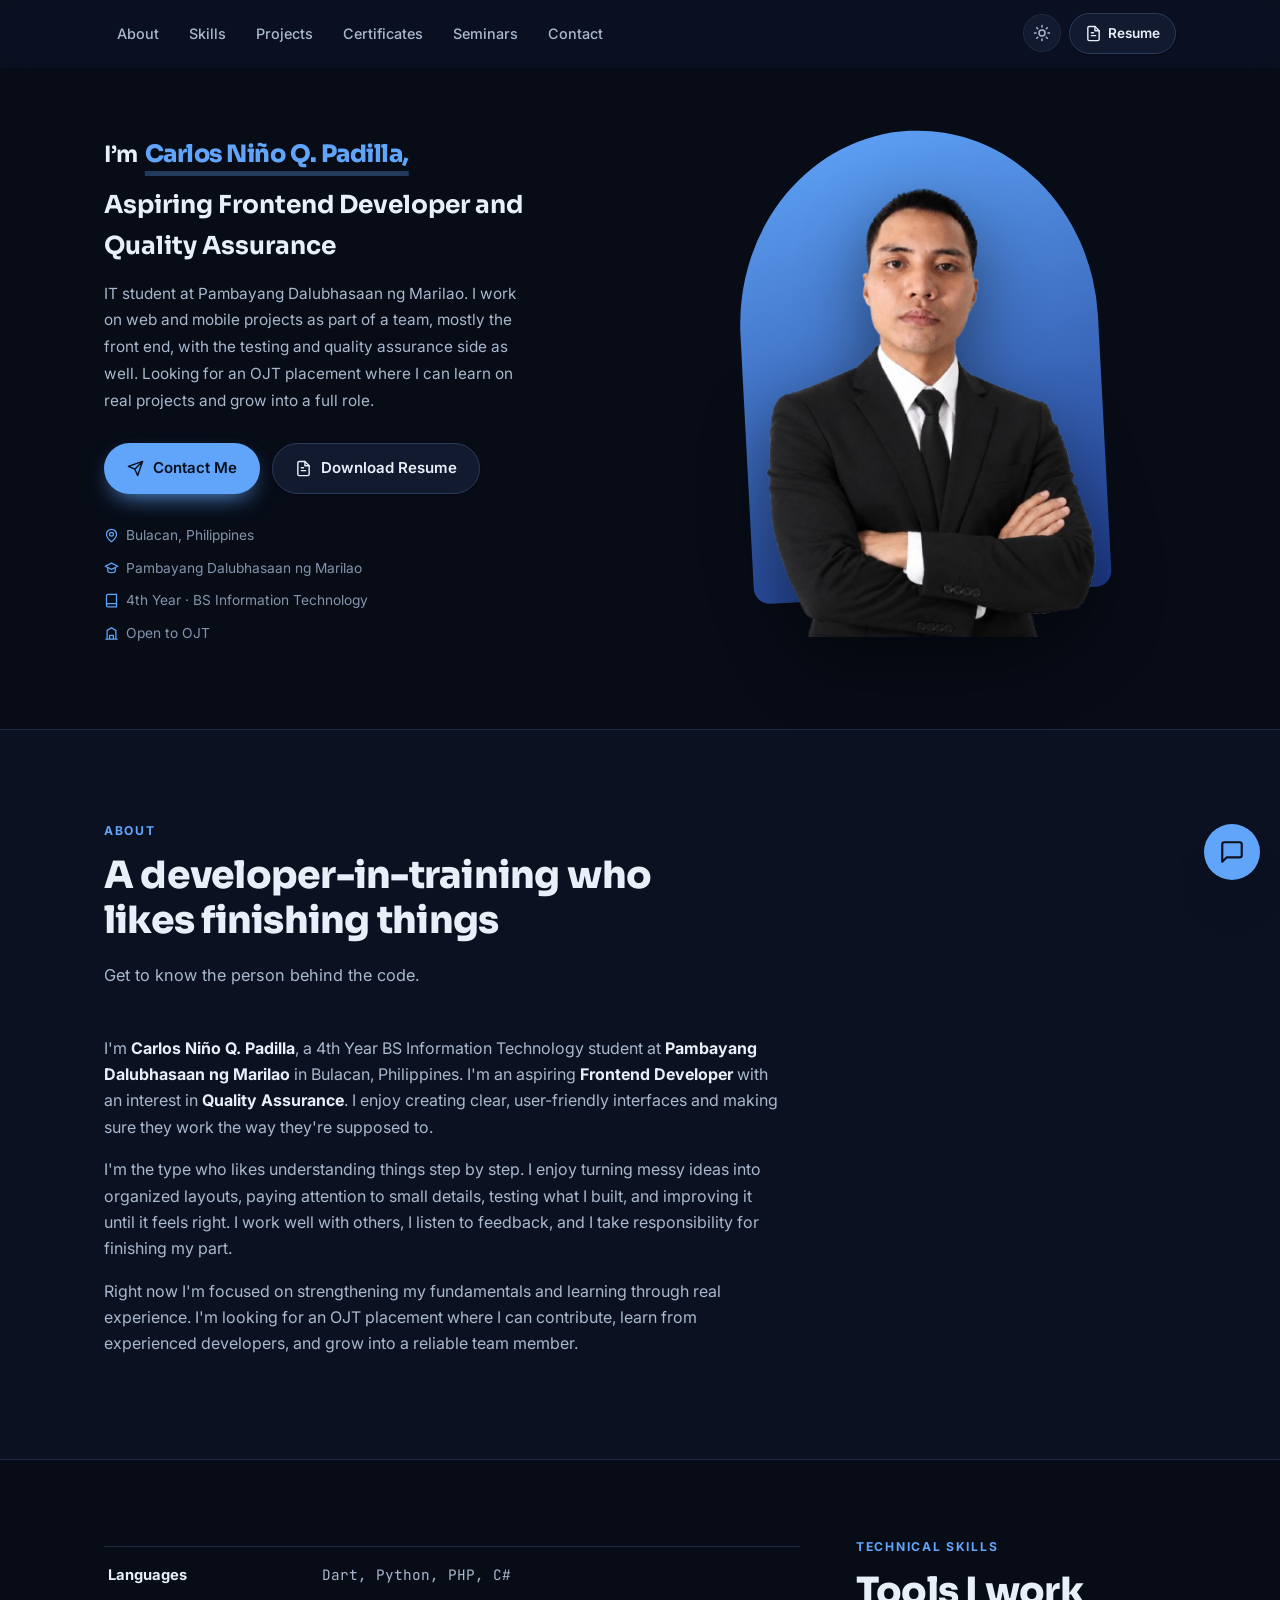
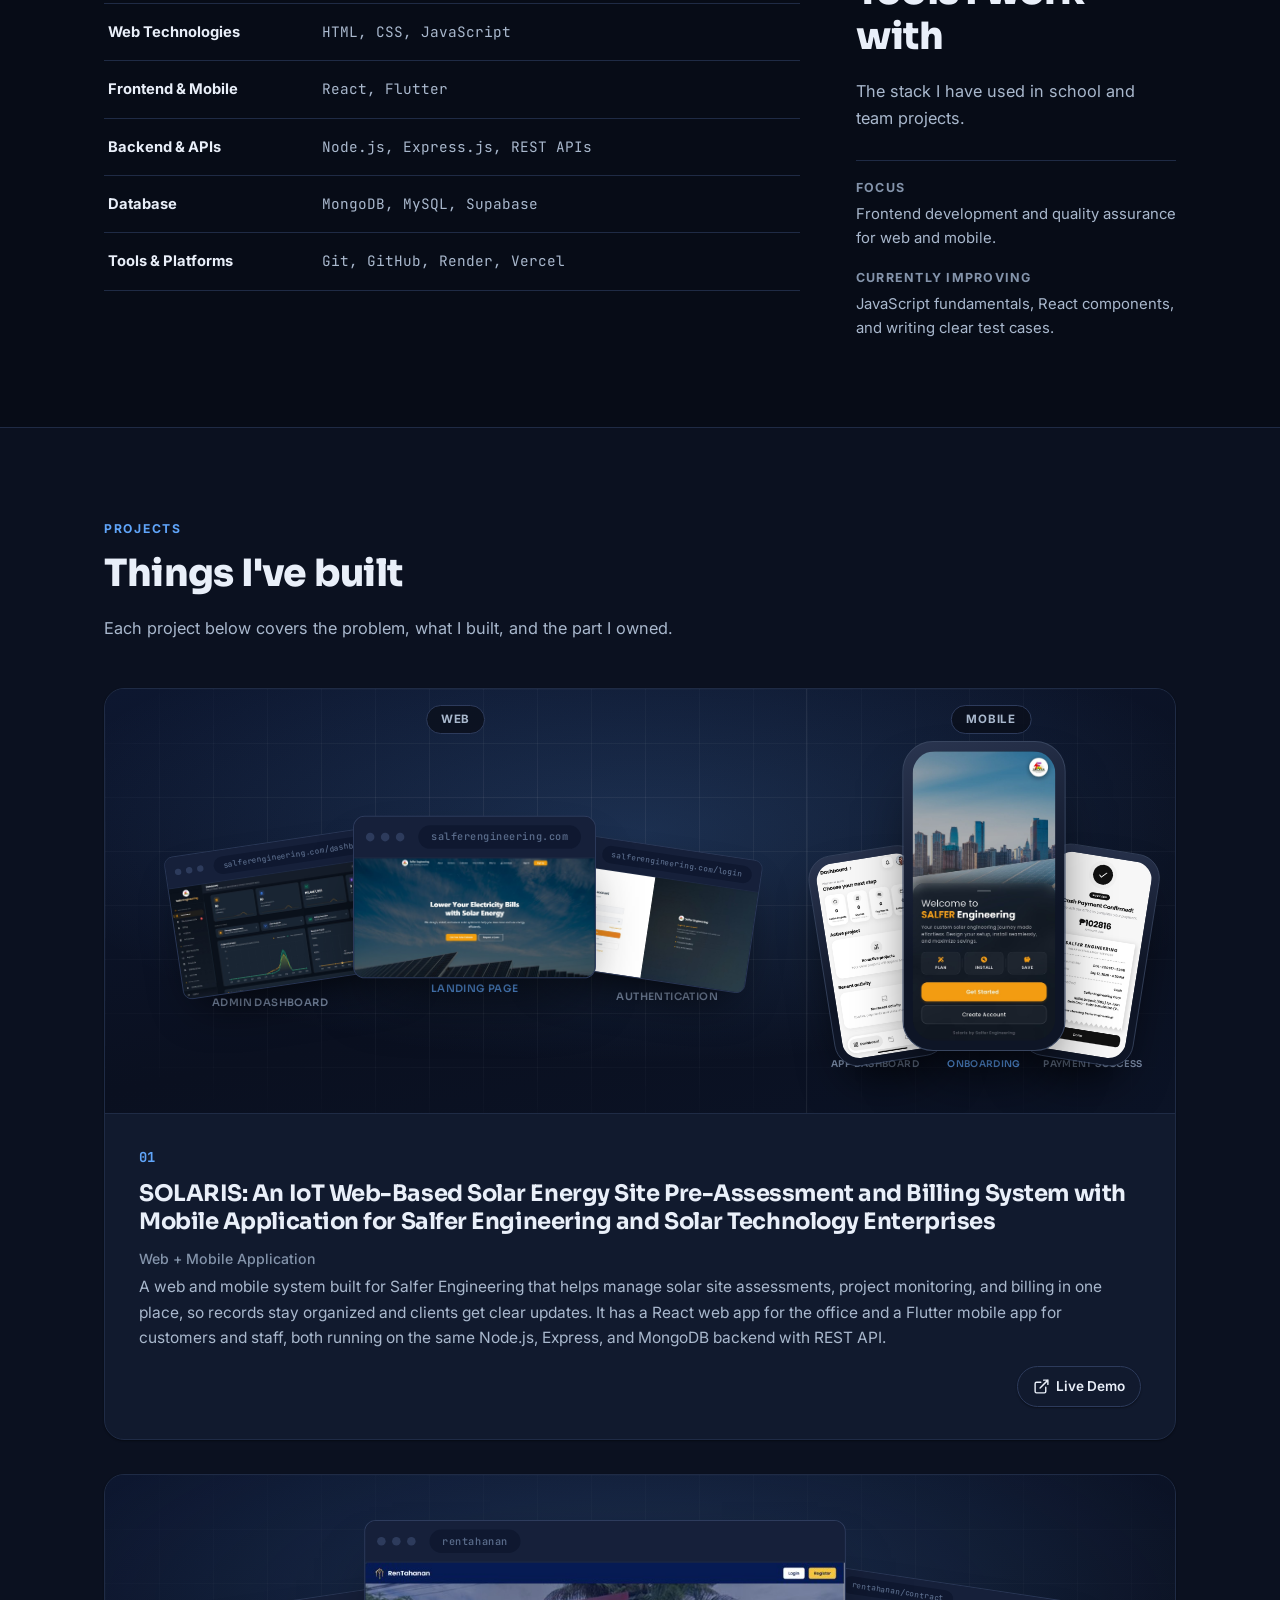
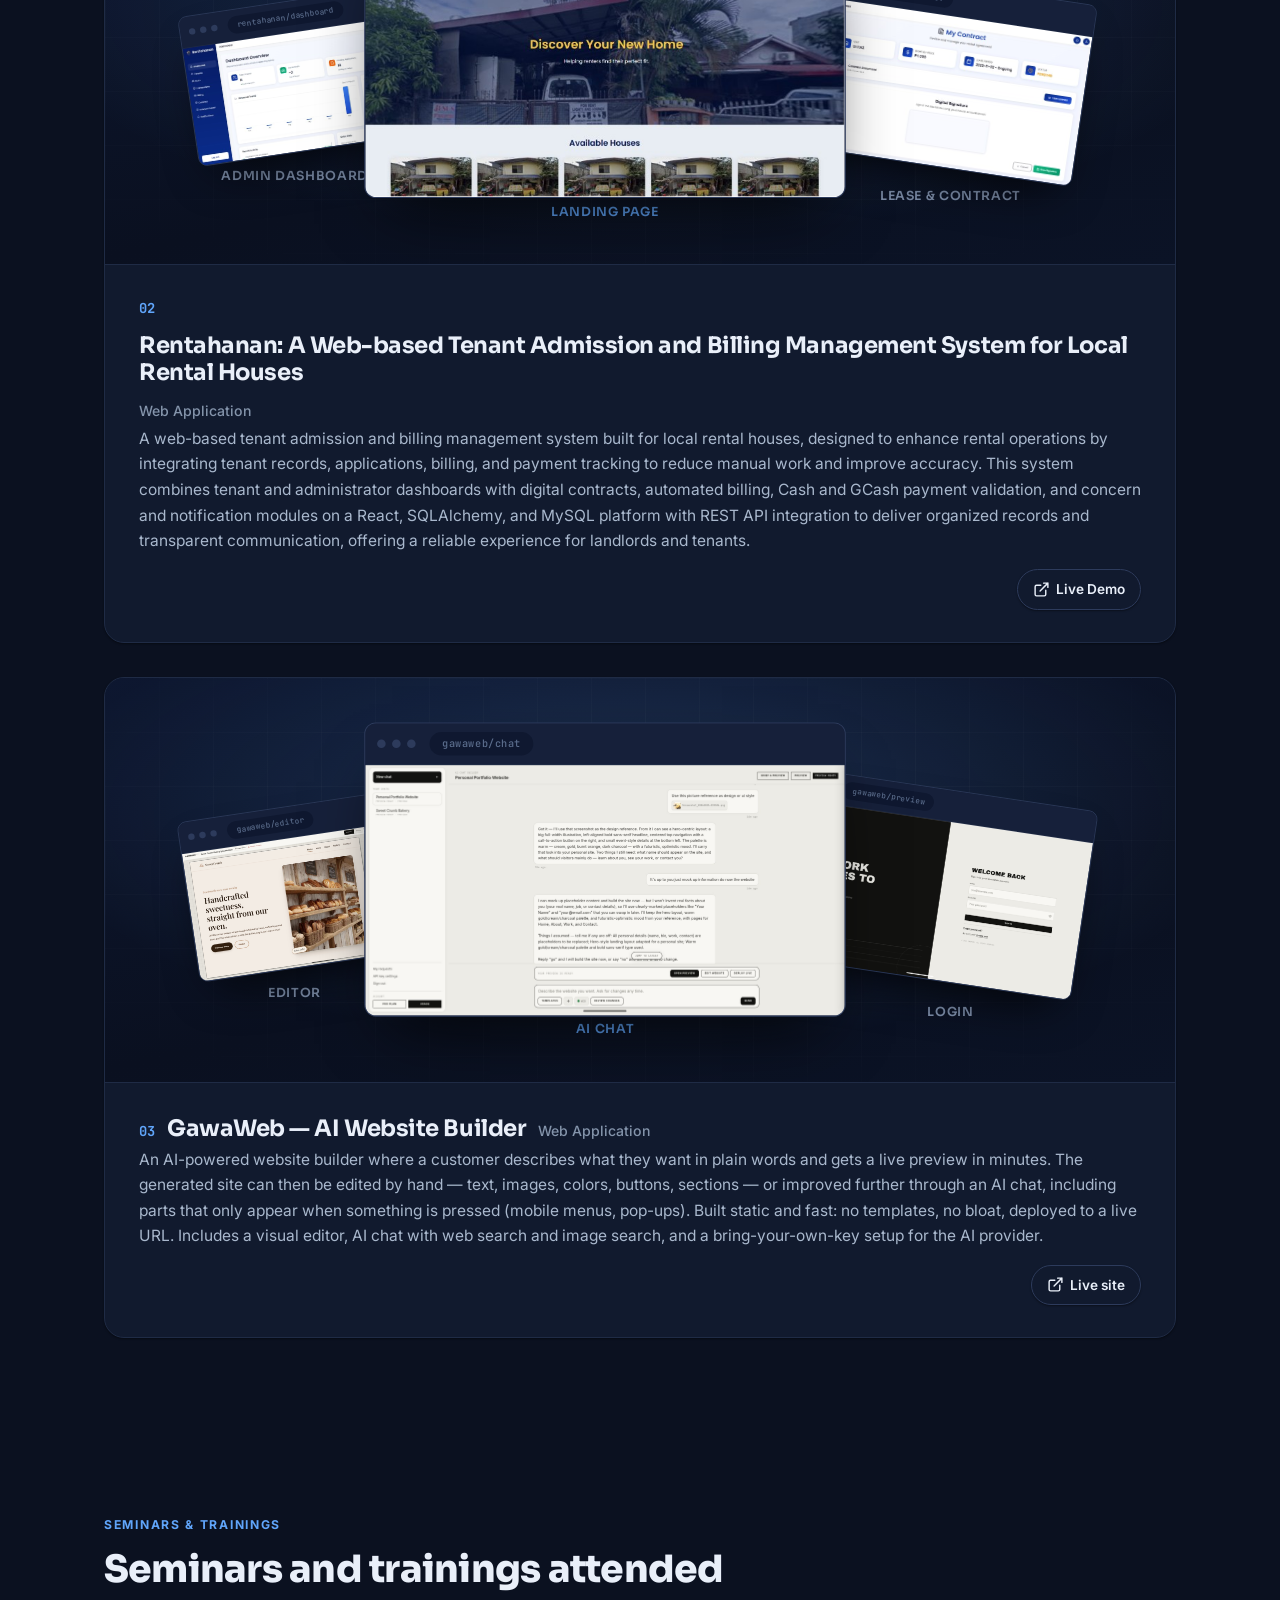
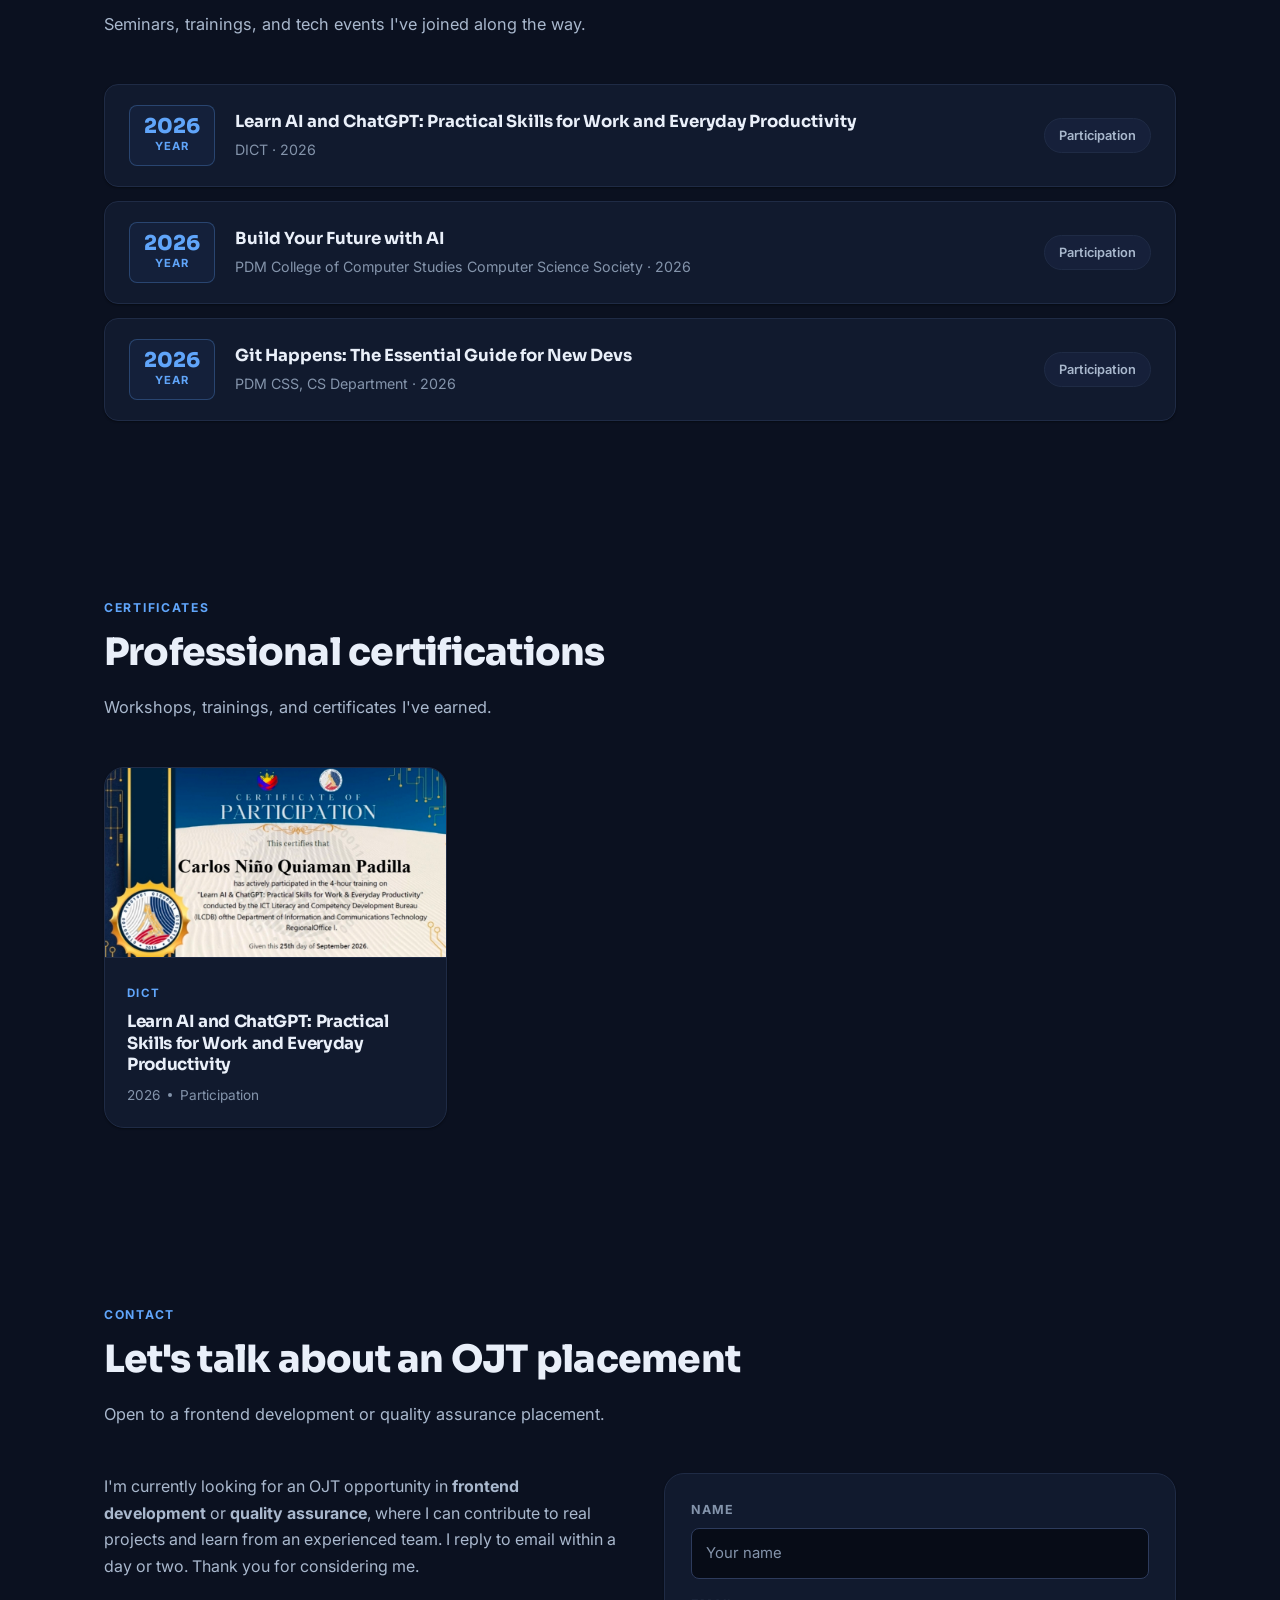
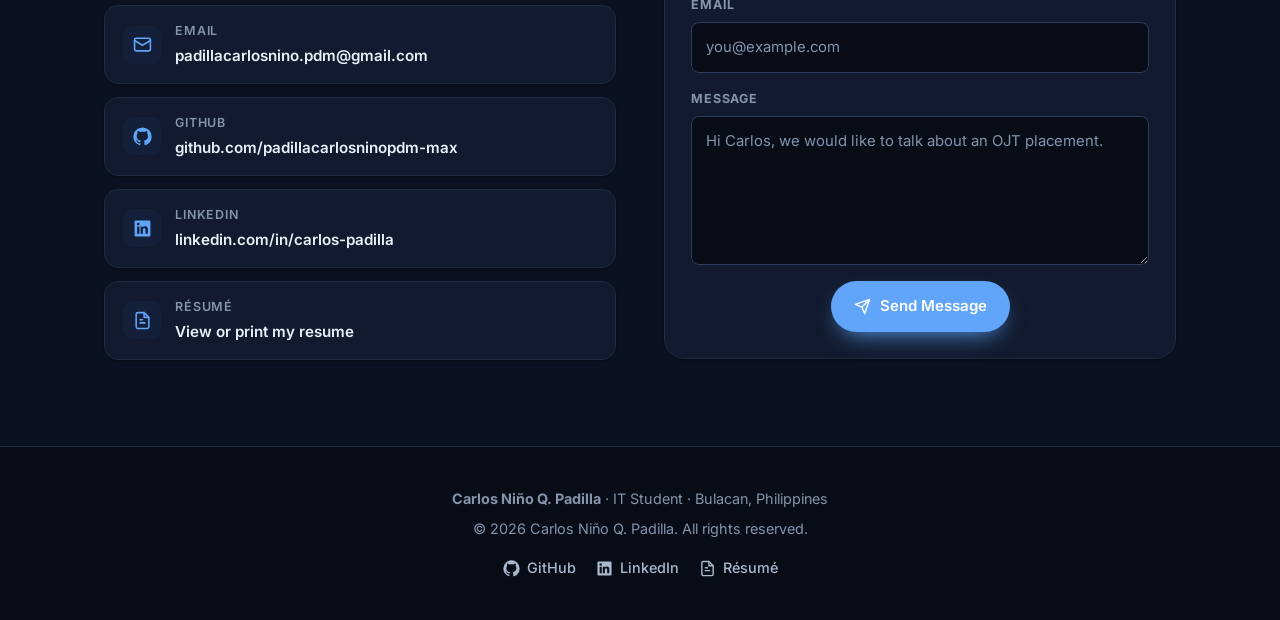
==== index.html @ db2e4c26 "Project 3: rename third-shot caption from Live site to Login" ====
<!DOCTYPE html>
<html lang="en">
<head>
<meta charset="utf-8">
<meta name="viewport" content="width=device-width, initial-scale=1">
<title>Carlos Niño Q. Padilla, IT Student &amp; Aspiring Software Developer</title>
<meta name="description" content="Portfolio of Carlos Niño Q. Padilla, BS Information Technology student at Pambayang Dalubhasaan ng Marilao, aspiring software developer seeking an OJT opportunity in web and mobile development.">
<meta name="author" content="Carlos Niño Q. Padilla">
<meta name="theme-color" content="#0b1120">

<meta property="og:type" content="website">
<meta property="og:title" content="Carlos Niño Q. Padilla, IT Student &amp; Aspiring Software Developer">
<meta property="og:description" content="Web and mobile developer portfolio. BS Information Technology, Pambayang Dalubhasaan ng Marilao.">
<meta property="og:image" content="assets/photo-512.jpg">

<script>
/* Set the theme before first paint so there is no flash. Stored choice wins;
   otherwise follow the OS preference. Dark remains the fallback. */
(function () {
  var theme = 'dark';
  try {
    var stored = localStorage.getItem('theme');
    if (stored === 'light' || stored === 'dark') {
      theme = stored;
    }
    // Dark mode is the default; do not follow the OS light preference.
  } catch (e) { /* private mode: stay dark */ }
  document.documentElement.setAttribute('data-theme', theme);
  var meta = document.querySelector('meta[name="theme-color"]');
  if (meta) meta.setAttribute('content', theme === 'light' ? '#f6f8fc' : '#0b1120');
})();
</script>
<link rel="icon" href="assets/favicon.svg" type="image/svg+xml">
<link rel="preconnect" href="https://fonts.googleapis.com">
<link rel="preconnect" href="https://fonts.gstatic.com" crossorigin>
<link href="https://fonts.googleapis.com/css2?family=Sora:wght@400;600;700;800&family=Inter:wght@400;500;600;700&family=JetBrains+Mono:wght@400;500;700&display=swap" rel="stylesheet">
<link rel="stylesheet" href="css/style.css">
</head>

<body>
<a class="skip-link" href="#main">Skip to content</a>

<!-- ============================ HEADER ============================ -->
<header class="site-header" id="header">
  <div class="wrap nav">
    <ul class="nav-links" id="navLinks">
      <li><a href="#about">About</a></li>
      <li><a href="#skills">Skills</a></li>
      <li><a href="#projects">Projects</a></li>
      <li><a href="#certificates">Certificates</a></li>
      <li><a href="#seminars">Seminars</a></li>
      <li><a href="#contact">Contact</a></li>
    </ul>

    <div class="nav-tools">
      <button class="icon-btn theme-toggle" id="themeToggle" type="button" aria-label="Switch to light mode" aria-pressed="false">
        <svg class="icon-sun" viewBox="0 0 24 24" fill="none" stroke="currentColor" stroke-width="2" stroke-linecap="round" stroke-linejoin="round" aria-hidden="true"><circle cx="12" cy="12" r="4"/><path d="M12 2v2M12 20v2M4.93 4.93l1.41 1.41M17.66 17.66l1.41 1.41M2 12h2M20 12h2M4.93 19.07l1.41-1.41M17.66 6.34l1.41-1.41"/></svg>
        <svg class="icon-moon" viewBox="0 0 24 24" fill="none" stroke="currentColor" stroke-width="2" stroke-linecap="round" stroke-linejoin="round" aria-hidden="true"><path d="M21 12.79A9 9 0 1 1 11.21 3 7 7 0 0 0 21 12.79z"/></svg>
      </button>
      <a class="btn btn-ghost btn-sm nav-cv" href="resume.html" target="_blank" rel="noopener" aria-label="View my resume">
        <svg viewBox="0 0 24 24" fill="none" stroke="currentColor" stroke-width="2" stroke-linecap="round" stroke-linejoin="round" aria-hidden="true"><path d="M14 2H6a2 2 0 0 0-2 2v16a2 2 0 0 0 2 2h12a2 2 0 0 0 2-2V8z"/><path d="M14 2v6h6M9 15h6M9 11h3"/></svg>
        <span class="btn-label">Resume</span>
      </a>
      <button class="icon-btn nav-burger" id="navBurger" type="button" aria-label="Open menu" aria-expanded="false" aria-controls="navLinks">
        <svg viewBox="0 0 24 24" fill="none" stroke="currentColor" stroke-width="2" stroke-linecap="round" aria-hidden="true"><path d="M3 6h18M3 12h18M3 18h18"/></svg>
      </button>
    </div>
  </div>
</header>

<main id="main">

<!-- ============================ HERO ============================ -->
<section class="hero" id="home">
  <div class="wrap">
    <div class="hero-grid">

      <div class="hero-copy">
        <h1>
          <span class="i-am">I&rsquo;m</span>
          <span class="accent">Carlos Niño Q. Padilla</span><span class="accent">,</span>
        </h1>

        <p class="hero-role">Aspiring Frontend Developer and Quality Assurance</p>

        <p class="hero-lede">
          IT student at Pambayang Dalubhasaan ng Marilao. I work on web and mobile
          projects as part of a team, mostly the front end, with the testing and
          quality assurance side as well. Looking for an OJT placement where I can
          learn on real projects and grow into a full role.
        </p>

        <div class="hero-cta">
          <a class="btn btn-primary" href="#contact">
            <svg viewBox="0 0 24 24" fill="none" stroke="currentColor" stroke-width="2" stroke-linecap="round" stroke-linejoin="round" aria-hidden="true"><path d="M22 2 11 13M22 2l-7 20-4-9-9-4z"/></svg>
            Contact Me
          </a>
          <a class="btn btn-ghost" href="Padilla-Carlos-Nino-Resume.pdf" download="Padilla-Carlos-Nino-Resume.pdf">
            <svg viewBox="0 0 24 24" fill="none" stroke="currentColor" stroke-width="2" stroke-linecap="round" stroke-linejoin="round" aria-hidden="true"><path d="M14 2H6a2 2 0 0 0-2 2v16a2 2 0 0 0 2 2h12a2 2 0 0 0 2-2V8z"/><path d="M14 2v6h6M9 15h6M9 11h3"/></svg>
            Download Resume
          </a>
        </div>

        <div class="hero-meta">
          <span>
            <svg viewBox="0 0 24 24" fill="none" stroke="currentColor" stroke-width="2" stroke-linecap="round" stroke-linejoin="round" aria-hidden="true"><path d="M20 10c0 6-8 12-8 12s-8-6-8-12a8 8 0 0 1 16 0z"/><circle cx="12" cy="10" r="3"/></svg>
            Bulacan, Philippines
          </span>
          <span>
            <svg viewBox="0 0 24 24" fill="none" stroke="currentColor" stroke-width="2" stroke-linecap="round" stroke-linejoin="round" aria-hidden="true"><path d="M22 10 12 5 2 10l10 5 10-5z"/><path d="M6 12v5c0 1.7 2.7 3 6 3s6-1.3 6-3v-5"/></svg>
            Pambayang Dalubhasaan ng Marilao
          </span>
          <span>
            <svg viewBox="0 0 24 24" fill="none" stroke="currentColor" stroke-width="2" stroke-linecap="round" stroke-linejoin="round" aria-hidden="true"><path d="M4 19.5A2.5 2.5 0 0 1 6.5 17H20"/><path d="M6.5 2H20v20H6.5A2.5 2.5 0 0 1 4 19.5v-15A2.5 2.5 0 0 1 6.5 2z"/></svg>
            4th Year &middot; BS Information Technology
          </span>
          <span>
            <svg viewBox="0 0 24 24" fill="none" stroke="currentColor" stroke-width="2" stroke-linecap="round" stroke-linejoin="round" aria-hidden="true"><path d="M3 21h18M5 21V7l7-4 7 4v14M9 21v-6h6v6"/></svg>
            Open to OJT
          </span>
        </div>
      </div>

      <div class="hero-figure">
        <span class="figure-blob" aria-hidden="true"></span>
        <img src="assets/cutout.png" width="452" height="552"
             alt="Carlos Niño Q. Padilla" fetchpriority="high">
      </div>

    </div>
  </div>
</section>

<!-- ============================ ABOUT ============================ -->
<section class="section" id="about">
  <div class="wrap">
    <div class="section-head reveal">
      <span class="eyebrow">About</span>
      <h2>A developer-in-training who likes finishing things</h2>
      <p>Get to know the person behind the code.</p>
    </div>

    <div class="prose reveal">
      <p>
        I'm <strong>Carlos Niño Q. Padilla</strong>, a 4th Year BS Information Technology
        student at <strong>Pambayang Dalubhasaan ng Marilao</strong> in Bulacan, Philippines.
        I'm an aspiring <strong>Frontend Developer</strong> with an interest in
        <strong>Quality Assurance</strong>. I enjoy creating clear, user-friendly interfaces
        and making sure they work the way they're supposed to.
      </p>
      <p>
        I'm the type who likes understanding things step by step. I enjoy turning messy ideas
        into organized layouts, paying attention to small details, testing what I built, and
        improving it until it feels right. I work well with others, I listen to feedback,
        and I take responsibility for finishing my part.
      </p>
      <p>
        Right now I'm focused on strengthening my fundamentals and learning through real
        experience. I'm looking for an OJT placement where I can contribute, learn from
        experienced developers, and grow into a reliable team member.
      </p>
    </div>
  </div>
</section>

<!-- ============================ SKILLS ============================ -->
<section class="section alt" id="skills">
  <div class="wrap skills-layout">
    <div class="skills-info">
      <div class="section-head reveal">
        <span class="eyebrow">Technical Skills</span>
        <h2>Tools I work with</h2>
        <p>The stack I have used in school and team projects.</p>
      </div>

      <div class="skills-side reveal">
        <div class="side-block">
          <h3>Focus</h3>
          <p>Frontend development and quality assurance for web and mobile.</p>
        </div>
        <div class="side-block">
          <h3>Currently improving</h3>
          <p>JavaScript fundamentals, React components, and writing clear test cases.</p>
        </div>
      </div>
    </div>

    <div class="skills-list reveal">
      <div class="skill-row">
        <span class="skill-label">Languages</span>
        <span class="skill-values">Dart, Python, PHP, C#</span>
      </div>
      <div class="skill-row">
        <span class="skill-label">Web Technologies</span>
        <span class="skill-values">HTML, CSS, JavaScript</span>
      </div>
      <div class="skill-row">
        <span class="skill-label">Frontend &amp; Mobile</span>
        <span class="skill-values">React, Flutter</span>
      </div>
      <div class="skill-row">
        <span class="skill-label">Backend &amp; APIs</span>
        <span class="skill-values">Node.js, Express.js, REST APIs</span>
      </div>
      <div class="skill-row">
        <span class="skill-label">Database</span>
        <span class="skill-values">MongoDB, MySQL, Supabase</span>
      </div>
      <div class="skill-row">
        <span class="skill-label">Tools &amp; Platforms</span>
        <span class="skill-values">Git, GitHub, Render, Vercel</span>
      </div>
    </div>
  </div>
</section>

<!-- ============================ PROJECTS ============================ -->
<section class="section" id="projects">
  <div class="wrap">
    <div class="section-head reveal">
      <span class="eyebrow">Projects</span>
      <h2>Things I've built</h2>
      <p>Each project below covers the problem, what I built, and the part I owned.</p>
    </div>

    <div class="projects">

      <!-- ---------- PROJECT 1: SOLARIS (Web + Mobile) ---------- -->
      <article class="project project-featured reveal" id="project-1">

        <div class="showcase-dual" role="group" aria-label="SOLARIS web and mobile screenshots">
        <div class="showcase showcase-web-half" role="group" aria-label="SOLARIS web app, three screenshots">
          <span class="dual-heading">Web</span>
          <figure class="shot shot-left">
            <div class="shot-frame">
              <span class="shot-chrome" aria-hidden="true">
                <i></i><i></i><i></i>
                <b>salferengineering.com/dashboard</b>
              </span>
              <img src="assets/solar-dashboard.jpg" width="1000" height="489" loading="lazy"
                   alt="Admin dashboard showing free quotes, pre-assessments, total revenue, IoT device count, and project overview and revenue trend charts">
            </div>
            <figcaption>Admin Dashboard</figcaption>
          </figure>

          <figure class="shot shot-center">
            <div class="shot-frame">
              <span class="shot-chrome" aria-hidden="true">
                <i></i><i></i><i></i>
                <b>salferengineering.com</b>
              </span>
              <img src="assets/solar-landing.jpg" width="1000" height="491" loading="lazy"
                   alt="SOLARIS landing page, with the headline and call-to-action buttons">
            </div>
            <figcaption>Landing Page</figcaption>
          </figure>

          <figure class="shot shot-right">
            <div class="shot-frame">
              <span class="shot-chrome" aria-hidden="true">
                <i></i><i></i><i></i>
                <b>salferengineering.com/login</b>
              </span>
              <img src="assets/solar-login.jpg" width="1000" height="488" loading="lazy"
                   alt="Login screen for signing in to a customer or admin account">
            </div>
            <figcaption>Authentication</figcaption>
          </figure>
        </div>

        <div class="showcase showcase-phones showcase-mobile-half" role="group" aria-label="SOLARIS mobile app, three screens">
          <span class="dual-heading">Mobile</span>
          <figure class="shot shot-left">
            <div class="shot-frame">
              <img src="assets/app-dashboard.jpg" width="700" height="1410" loading="lazy"
                   alt="App dashboard showing active projects, quotes, payments and assessments, with a bottom navigation bar">
            </div>
            <figcaption>App Dashboard</figcaption>
          </figure>

          <figure class="shot shot-center">
            <div class="shot-frame">
              <img src="assets/app-welcome.jpg" width="700" height="1418" loading="lazy"
                   alt="Welcome screen with the tagline and Get Started and Create Account buttons">
            </div>
            <figcaption>Onboarding</figcaption>
          </figure>

          <figure class="shot shot-right">
            <div class="shot-frame">
              <img src="assets/app-payment.jpg" width="700" height="1421" loading="lazy"
                   alt="Payment success screen showing the amount due and a printable payment receipt">
            </div>
            <figcaption>Payment Success</figcaption>
          </figure>
        </div>
        </div>

        <div class="project-body">
          <div class="project-head">
            <span class="project-num">01</span>
            <h3>SOLARIS: An IoT Web-Based Solar Energy Site Pre-Assessment and Billing System with Mobile Application for Salfer Engineering and Solar Technology Enterprises</h3>
            <span class="project-kind">Web + Mobile Application</span>
          </div>

          <p>
            A web and mobile system built for Salfer Engineering that helps manage solar
            site assessments, project monitoring, and billing in one place, so records stay
            organized and clients get clear updates. It has a React web app for the office
            and a Flutter mobile app for customers and staff, both running on the same
            Node.js, Express, and MongoDB backend with REST API.
          </p>


          <div class="project-links">
            <a class="btn btn-ghost btn-sm" href="https://www.solarisiot.com/" target="_blank" rel="noopener">
              <svg viewBox="0 0 24 24" fill="none" stroke="currentColor" stroke-width="2" stroke-linecap="round" stroke-linejoin="round" aria-hidden="true"><path d="M18 13v6a2 2 0 0 1-2 2H5a2 2 0 0 1-2-2V8a2 2 0 0 1 2-2h6"/><path d="M15 3h6v6M10 14 21 3"/></svg>
              Live Demo
            </a>
          </div>
        </div>
      </article>

      <!-- ---------- PROJECT 2: Rentahanan ---------- -->
      <article class="project project-featured reveal" id="project-2">

        <!-- Same fanned browser-window treatment as Project 01. -->
        <div class="showcase" role="group" aria-label="Rentahanan, three screenshots">
          <figure class="shot shot-left">
            <div class="shot-frame">
              <span class="shot-chrome" aria-hidden="true">
                <i></i><i></i><i></i>
                <b>rentahanan/dashboard</b>
              </span>
              <img src="assets/rent-dashboard.jpg" width="644" height="309" loading="lazy"
                   alt="Admin dashboard showing total tenants, vacant units, pending applications, monthly income, a revenue trend chart and property status">
            </div>
            <figcaption>Admin Dashboard</figcaption>
          </figure>

          <figure class="shot shot-center">
            <div class="shot-frame">
              <span class="shot-chrome" aria-hidden="true">
                <i></i><i></i><i></i>
                <b>rentahanan</b>
              </span>
              <img src="assets/rent-landing.jpg" width="690" height="338" loading="lazy"
                   alt="Rentahanan landing page with the Discover Your New Home hero and an Available Houses listing">
            </div>
            <figcaption>Landing Page</figcaption>
          </figure>

          <figure class="shot shot-right">
            <div class="shot-frame">
              <span class="shot-chrome" aria-hidden="true">
                <i></i><i></i><i></i>
                <b>rentahanan/contract</b>
              </span>
              <img src="assets/rent-contract.jpg" width="648" height="321" loading="lazy"
                   alt="My Contract page showing the unit, monthly price, lease period, status, the contract document and a digital signature box">
            </div>
            <figcaption>Lease &amp; Contract</figcaption>
          </figure>
        </div>

        <div class="project-body">
          <div class="project-head">
            <span class="project-num">02</span>
            <h3>Rentahanan: A Web-based Tenant Admission and Billing Management System for Local Rental Houses</h3>
            <span class="project-kind">Web Application</span>
          </div>

          <p>
            A web-based tenant admission and billing management system built for local rental
            houses, designed to enhance rental operations by integrating tenant records,
            applications, billing, and payment tracking to reduce manual work and improve
            accuracy. This system combines tenant and administrator dashboards with digital
            contracts, automated billing, Cash and GCash payment validation, and concern and
            notification modules on a React, SQLAlchemy, and MySQL platform with REST API
            integration to deliver organized records and transparent communication, offering
            a reliable experience for landlords and tenants.
          </p>


          <div class="project-links">
            <a class="btn btn-ghost btn-sm" href="https://rentahanan.vercel.app/" target="_blank" rel="noopener">
              <svg viewBox="0 0 24 24" fill="none" stroke="currentColor" stroke-width="2" stroke-linecap="round" stroke-linejoin="round" aria-hidden="true"><path d="M18 13v6a2 2 0 0 1-2 2H5a2 2 0 0 1-2-2V8a2 2 0 0 1 2-2h6"/><path d="M15 3h6v6M10 14 21 3"/></svg>
              Live Demo
            </a>
          </div>
        </div>
      </article>

      <!-- ---------- PROJECT 3: Celevation ---------- -->
      <article class="project project-featured reveal" id="project-3">
        <div class="showcase" role="group" aria-label="GawaWeb, three screenshots">
          <figure class="shot shot-left">
            <div class="shot-frame">
              <span class="shot-chrome" aria-hidden="true">
                <i></i><i></i><i></i>
                <b>gawaweb/editor</b>
              </span>
              <img src="assets/gawaweb-1.jpg" loading="lazy"
                   alt="GawaWeb visual editor showing a selected element and the inspector panel">
            </div>
            <figcaption>Editor</figcaption>
          </figure>

          <figure class="shot shot-center">
            <div class="shot-frame">
              <span class="shot-chrome" aria-hidden="true">
                <i></i><i></i><i></i>
                <b>gawaweb/chat</b>
              </span>
              <img src="assets/gawaweb-2.jpg" loading="lazy"
                   alt="GawaWeb AI chat with a selected element and the composer">
            </div>
            <figcaption>AI chat</figcaption>
          </figure>

          <figure class="shot shot-right">
            <div class="shot-frame">
              <span class="shot-chrome" aria-hidden="true">
                <i></i><i></i><i></i>
                <b>gawaweb/preview</b>
              </span>
              <img src="assets/gawaweb-3.jpg" loading="lazy"
                   alt="GawaWeb live preview of a generated website">
            </div>
            <figcaption>Login</figcaption>
          </figure>
        </div>

        <div class="project-body">
          <div class="project-head">
            <span class="project-num">03</span>
            <h3>GawaWeb — AI Website Builder</h3>
            <span class="project-kind">Web Application</span>
          </div>

          <p>
            An AI-powered website builder where a customer describes what they want in plain
            words and gets a live preview in minutes. The generated site can then be edited by
            hand — text, images, colors, buttons, sections — or improved further through an
            AI chat, including parts that only appear when something is pressed (mobile menus,
            pop-ups). Built static and fast: no templates, no bloat, deployed to a live URL.
            Includes a visual editor, AI chat with web search and image search, and a
            bring-your-own-key setup for the AI provider.
          </p>


          <div class="project-links">
            <a class="btn btn-ghost btn-sm" href="https://gawaweb.onrender.com" target="_blank" rel="noopener">
              <svg viewBox="0 0 24 24" fill="none" stroke="currentColor" stroke-width="2" stroke-linecap="round" stroke-linejoin="round" aria-hidden="true"><path d="M18 13v6a2 2 0 0 1-2 2H5a2 2 0 0 1-2-2V8a2 2 0 0 1 2-2h6M15 3h6v6M10 14L21 3"/></svg>
              Live site
            </a>
          </div>
        </div>
      </article>

    </div>
  </div>
</section>

<!-- ============================ SEMINARS ============================ -->
<section class="section" id="seminars">
  <div class="wrap">
    <div class="section-head reveal">
      <span class="eyebrow">Seminars &amp; Trainings</span>
      <h2>Seminars and trainings attended</h2>
      <p>Seminars, trainings, and tech events I've joined along the way.</p>
    </div>

    <div class="seminar-list">
      <article class="seminar reveal">
        <div class="seminar-date"><b>2026</b><span>Year</span></div>
        <div class="seminar-body">
          <b>Learn AI and ChatGPT: Practical Skills for Work and Everyday Productivity</b>
          <span>DICT &middot; 2026</span>
        </div>
        <span class="seminar-badge">Participation</span>
      </article>

      <article class="seminar reveal">
        <div class="seminar-date"><b>2026</b><span>Year</span></div>
        <div class="seminar-body">
          <b>Build Your Future with AI</b>
          <span>PDM College of Computer Studies Computer Science Society &middot; 2026</span>
        </div>
        <span class="seminar-badge">Participation</span>
      </article>

      <article class="seminar reveal">
        <div class="seminar-date"><b>2026</b><span>Year</span></div>
        <div class="seminar-body">
          <b>Git Happens: The Essential Guide for New Devs</b>
          <span>PDM CSS, CS Department &middot; 2026</span>
        </div>
        <span class="seminar-badge">Participation</span>
      </article>
    </div>
  </div>
</section>

<!-- ============================ CERTIFICATES ============================ -->
<section class="section" id="certificates">
  <div class="wrap">
    <div class="section-head reveal">
      <span class="eyebrow">Certificates</span>
      <h2>Professional certifications</h2>
      <p>Workshops, trainings, and certificates I've earned.</p>
    </div>

    <div class="cert-grid">
      <article class="cert reveal">
        <a class="cert-image" href="assets/cert-dict-ai-chatgpt.jpg" target="_blank" rel="noopener" aria-label="Open certificate image">
          <img src="assets/cert-dict-ai-chatgpt.jpg" loading="lazy" alt="Certificate of participation: Learn AI and ChatGPT: Practical Skills for Work and Everyday Productivity, issued by DICT">
        </a>
        <div class="cert-body">
          <span class="cert-org">DICT</span>
          <h3>Learn AI and ChatGPT: Practical Skills for Work and Everyday Productivity</h3>
          <p class="cert-meta"><span>2026</span><span class="cert-dot"></span><span>Participation</span></p>
        </div>
      </article>
    </div>
  </div>
</section>

<!-- ============================ CONTACT ============================ -->
<section class="section" id="contact">
  <div class="wrap">
    <div class="section-head reveal">
      <span class="eyebrow">Contact</span>
      <h2>Let's talk about an OJT placement</h2>
      <p>Open to a frontend development or quality assurance placement.</p>
    </div>

    <div class="contact-grid">
      <div class="reveal">
        <p style="color:var(--ink-soft); max-width:52ch;">
          I'm currently looking for an OJT opportunity in <strong>frontend development</strong>
          or <strong>quality assurance</strong>, where I can contribute to real projects and
          learn from an experienced team. I reply to email within a day or two. Thank you
          for considering me.
        </p>

        <div class="contact-list">
          <a class="contact-item" href="mailto:padillacarlosnino.pdm@gmail.com">
            <span class="contact-ico">
              <svg viewBox="0 0 24 24" fill="none" stroke="currentColor" stroke-width="2" stroke-linecap="round" stroke-linejoin="round" aria-hidden="true"><rect x="2" y="4" width="20" height="16" rx="2"/><path d="m2 7 10 6 10-6"/></svg>
            </span>
            <span>
              <small>Email</small>
              <b>padillacarlosnino.pdm@gmail.com</b>
            </span>
          </a>

          <a class="contact-item" href="https://github.com/padillacarlosninopdm-max" target="_blank" rel="noopener">
            <span class="contact-ico">
              <svg viewBox="0 0 24 24" fill="currentColor" aria-hidden="true"><path d="M12 .5A11.5 11.5 0 0 0 .5 12a11.5 11.5 0 0 0 7.9 10.9c.6.1.8-.2.8-.6v-2c-3.2.7-3.9-1.5-3.9-1.5-.5-1.3-1.3-1.7-1.3-1.7-1.1-.7.1-.7.1-.7 1.2.1 1.8 1.2 1.8 1.2 1 1.8 2.7 1.3 3.4 1 .1-.8.4-1.3.7-1.6-2.6-.3-5.3-1.3-5.3-5.7 0-1.3.4-2.3 1.1-3.1-.1-.3-.5-1.5.1-3.1 0 0 .9-.3 3.1 1.2a10.7 10.7 0 0 1 5.6 0c2.2-1.5 3.1-1.2 3.1-1.2.6 1.6.2 2.8.1 3.1.7.8 1.1 1.8 1.1 3.1 0 4.4-2.7 5.4-5.3 5.7.4.4.8 1.1.8 2.2v3.3c0 .4.2.7.8.6A11.5 11.5 0 0 0 23.5 12 11.5 11.5 0 0 0 12 .5z"/></svg>
            </span>
            <span>
              <small>GitHub</small>
              <b>github.com/padillacarlosninopdm-max</b>
            </span>
          </a>

          <a class="contact-item" href="https://www.linkedin.com/in/carlos-padilla-21b1243ba" target="_blank" rel="noopener">
            <span class="contact-ico">
              <svg viewBox="0 0 24 24" fill="currentColor" aria-hidden="true"><path d="M20.4 2H3.6A1.6 1.6 0 0 0 2 3.6v16.8A1.6 1.6 0 0 0 3.6 22h16.8a1.6 1.6 0 0 0 1.6-1.6V3.6A1.6 1.6 0 0 0 20.4 2zM8.1 18.7H5.2V9.4h2.9zM6.6 8.1a1.7 1.7 0 1 1 1.7-1.7 1.7 1.7 0 0 1-1.7 1.7zm12.1 10.6h-2.9v-4.5c0-1.1 0-2.5-1.5-2.5s-1.8 1.2-1.8 2.4v4.6h-2.9V9.4h2.8v1.2h.1a3.1 3.1 0 0 1 2.8-1.5c3 0 3.5 1.9 3.5 4.5z"/></svg>
            </span>
            <span>
              <small>LinkedIn</small>
              <b>linkedin.com/in/carlos-padilla</b>
            </span>
          </a>

          <a class="contact-item" href="resume.html" target="_blank" rel="noopener">
            <span class="contact-ico">
              <svg viewBox="0 0 24 24" fill="none" stroke="currentColor" stroke-width="2" stroke-linecap="round" stroke-linejoin="round" aria-hidden="true"><path d="M14 2H6a2 2 0 0 0-2 2v16a2 2 0 0 0 2 2h12a2 2 0 0 0 2-2V8z"/><path d="M14 2v6h6M9 15h6M9 11h3"/></svg>
            </span>
            <span>
              <small>Résumé</small>
              <b>View or print my resume</b>
            </span>
          </a>
        </div>
      </div>

      <form class="contact-form reveal" id="contactForm" novalidate>
        <div class="form-row">
          <div class="form-field">
            <label for="cfName">Name</label>
            <input id="cfName" name="name" type="text" placeholder="Your name" autocomplete="name" required>
          </div>
          <div class="form-field">
            <label for="cfEmail">Email</label>
            <input id="cfEmail" name="email" type="email" placeholder="you@example.com" autocomplete="email" required>
          </div>
        </div>
        <div class="form-field">
          <label for="cfMessage">Message</label>
          <textarea id="cfMessage" name="message" rows="5" placeholder="Hi Carlos, we would like to talk about an OJT placement." required></textarea>
        </div>
        <div class="hp-field" aria-hidden="true">
          <label for="cfWebsite">Website</label>
          <input id="cfWebsite" name="website" type="text" tabindex="-1" autocomplete="off">
        </div>
        <button class="btn btn-primary" type="submit">
          <svg viewBox="0 0 24 24" fill="none" stroke="currentColor" stroke-width="2" stroke-linecap="round" stroke-linejoin="round" aria-hidden="true"><path d="M22 2 11 13M22 2l-7 20-4-9-9-4z"/></svg>
          Send Message
        </button>
      </form>
    </div>
  </div>
</section>

</main>

<!-- ============================ FOOTER ============================ -->
<footer class="site-footer">
  <div class="wrap">
    <p><strong>Carlos Niño Q. Padilla</strong> &middot; IT Student &middot; Bulacan, Philippines</p>
    <p>&copy; <span id="year"></span> Carlos Niño Q. Padilla. All rights reserved.</p>

    <div class="footer-links">
      <a href="https://github.com/padillacarlosninopdm-max" target="_blank" rel="noopener">
        <svg viewBox="0 0 24 24" fill="currentColor" aria-hidden="true"><path d="M12 .5A11.5 11.5 0 0 0 .5 12a11.5 11.5 0 0 0 7.9 10.9c.6.1.8-.2.8-.6v-2c-3.2.7-3.9-1.5-3.9-1.5-.5-1.3-1.3-1.7-1.3-1.7-1.1-.7.1-.7.1-.7 1.2.1 1.8 1.2 1.8 1.2 1 1.8 2.7 1.3 3.4 1 .1-.8.4-1.3.7-1.6-2.6-.3-5.3-1.3-5.3-5.7 0-1.3.4-2.3 1.1-3.1-.1-.3-.5-1.5.1-3.1 0 0 .9-.3 3.1 1.2a10.7 10.7 0 0 1 5.6 0c2.2-1.5 3.1-1.2 3.1-1.2.6 1.6.2 2.8.1 3.1.7.8 1.1 1.8 1.1 3.1 0 4.4-2.7 5.4-5.3 5.7.4.4.8 1.1.8 2.2v3.3c0 .4.2.7.8.6A11.5 11.5 0 0 0 23.5 12 11.5 11.5 0 0 0 12 .5z"/></svg>
        GitHub
      </a>
      <a href="https://www.linkedin.com/in/carlos-padilla-21b1243ba" target="_blank" rel="noopener">
        <svg viewBox="0 0 24 24" fill="currentColor" aria-hidden="true"><path d="M20.4 2H3.6A1.6 1.6 0 0 0 2 3.6v16.8A1.6 1.6 0 0 0 3.6 22h16.8a1.6 1.6 0 0 0 1.6-1.6V3.6A1.6 1.6 0 0 0 20.4 2zM8.1 18.7H5.2V9.4h2.9zM6.6 8.1a1.7 1.7 0 1 1 1.7-1.7 1.7 1.7 0 0 1-1.7 1.7zm12.1 10.6h-2.9v-4.5c0-1.1 0-2.5-1.5-2.5s-1.8 1.2-1.8 2.4v4.6h-2.9V9.4h2.8v1.2h.1a3.1 3.1 0 0 1 2.8-1.5c3 0 3.5 1.9 3.5 4.5z"/></svg>
        LinkedIn
      </a>
      <a href="resume.html">
        <svg viewBox="0 0 24 24" fill="none" stroke="currentColor" stroke-width="2" stroke-linecap="round" stroke-linejoin="round" aria-hidden="true"><path d="M14 2H6a2 2 0 0 0-2 2v16a2 2 0 0 0 2 2h12a2 2 0 0 0 2-2V8z"/><path d="M14 2v6h6M9 15h6M9 11h3"/></svg>
        Résumé
      </a>
    </div>
  </div>
</footer>

<button class="to-top" id="toTop" type="button" aria-label="Back to top">
  <svg viewBox="0 0 24 24" fill="none" stroke="currentColor" stroke-width="2.4" stroke-linecap="round" stroke-linejoin="round" aria-hidden="true"><path d="M12 19V5M5 12l7-7 7 7"/></svg>
</button>

<div class="toast" id="cfToast" role="status" aria-live="polite"></div>

<script src="js/main.js"></script>
<script src="js/chat.js"></script>
</body>
</html>
---- css/style.css ----
/* ==========================================================================
   Carlos Niño Padilla — OJT Portfolio
   Design system + sections
   ========================================================================== */

/* ---------- Tokens ----------
   Dark is the default; light re-maps the same tokens. The theme is driven by
   a data-theme attribute on <html>, set by a tiny inline script in the head
   (before first paint) and flipped by the header toggle in js/main.js. */
:root {
  color-scheme: dark;

  --font-display: "Sora", "Segoe UI", system-ui, -apple-system, sans-serif;
  --font-body: "Inter", "Segoe UI", system-ui, -apple-system, sans-serif;
  --font-mono: "JetBrains Mono", "Cascadia Code", Consolas, monospace;

  --ink: #e9eff9;
  --ink-soft: #a9b8cd;
  --ink-mute: #8494ab;

  --primary: #60a5fa;
  --primary-600: #93c5fd;
  --primary-700: #1e3a8a;
  --primary-soft: #14203a;
  --accent: #fbbf24;
  --accent-soft: #2a2011;

  --bg: #0b1120;
  --bg-soft: #070c17;
  --surface: #111a2e;
  --surface-2: #16203a;
  --border: #1f2b45;
  --border-strong: #2d3b5c;

  --ring: rgba(96, 165, 250, 0.22);
  --shadow-sm: 0 1px 2px rgba(0, 0, 0, 0.4);
  --shadow-md: 0 10px 30px -10px rgba(0, 0, 0, 0.6);
  --shadow-lg: 0 30px 70px -24px rgba(0, 0, 0, 0.75);

  --radius-sm: 8px;
  --radius: 14px;
  --radius-lg: 20px;
  --maxw: 1120px;
  --nav-h: 68px;
}

[data-theme="light"] {
  color-scheme: light;

  --ink: #0f172a;
  --ink-soft: #41506b;
  --ink-mute: #64748b;

  --primary: #2563eb;
  --primary-600: #1d4ed8;
  --primary-700: #1e3a8a;
  --primary-soft: #dbeafe;
  --accent: #b45309;
  --accent-soft: #fef3c7;

  --bg: #f6f8fc;
  --bg-soft: #edf1f8;
  --surface: #ffffff;
  --surface-2: #f1f5fb;
  --border: #dbe3ef;
  --border-strong: #c2cfe2;

  --ring: rgba(37, 99, 235, 0.18);
  --shadow-sm: 0 1px 2px rgba(15, 23, 42, 0.06);
  --shadow-md: 0 10px 30px -12px rgba(15, 23, 42, 0.16);
  --shadow-lg: 0 30px 70px -28px rgba(15, 23, 42, 0.25);
}

/* ---------- Reset ---------- */
*,
*::before,
*::after { box-sizing: border-box; }

html {
  scroll-behavior: smooth;
  scroll-padding-top: calc(var(--nav-h) + 16px);
  -webkit-text-size-adjust: 100%;
  /* Safety net against a stray wide child forcing sideways scroll.
     `clip` rather than `hidden` so position:sticky keeps working. */
  overflow-x: clip;
}

body {
  margin: 0;
  overflow-x: clip;
  background: var(--bg);
  color: var(--ink);
  font-family: var(--font-body);
  font-size: 16px;
  line-height: 1.65;
  -webkit-font-smoothing: antialiased;
  transition: background-color 0.3s ease, color 0.3s ease;
}

img { max-width: 100%; display: block; }
a { color: var(--primary); text-decoration: none; }
a:hover { text-decoration: underline; }
button { font: inherit; cursor: pointer; }

h1, h2, h3, h4 {
  font-family: var(--font-display);
  line-height: 1.2;
  letter-spacing: -0.02em;
  margin: 0 0 0.5em;
  color: var(--ink);
}

p { margin: 0 0 1em; }

:focus-visible {
  outline: 3px solid var(--primary);
  outline-offset: 3px;
  border-radius: 4px;
}

.skip-link {
  position: absolute;
  left: -9999px;
  top: 0;
  z-index: 200;
  background: var(--primary);
  color: #fff;
  padding: 12px 20px;
  border-radius: 0 0 var(--radius-sm) 0;
  font-weight: 600;
}
.skip-link:focus { left: 0; text-decoration: none; }

.wrap {
  width: 100%;
  max-width: var(--maxw);
  margin-inline: auto;
  padding-inline: 24px;
}

.visually-hidden {
  position: absolute !important;
  width: 1px; height: 1px;
  padding: 0; margin: -1px;
  overflow: hidden;
  clip: rect(0 0 0 0);
  white-space: nowrap;
  border: 0;
}

/* ---------- Placeholder token (TODO) ----------
   Anything wrapped in this class is temporary scaffolding.
   Search index.html for "placeholder" to find every one. */
.ph {
  background: var(--accent-soft);
  border: 1px dashed var(--accent);
  color: var(--accent);
  border-radius: var(--radius-sm);
  padding: 0 6px;
  font-weight: 600;
}
.ph::before { content: "["; }
.ph::after  { content: "]"; }

/* ---------- Buttons ---------- */
.btn {
  display: inline-flex;
  align-items: center;
  gap: 9px;
  padding: 12px 22px;
  border-radius: 999px;
  border: 1px solid transparent;
  font-weight: 600;
  font-size: 0.94rem;
  font-family: var(--font-body);
  text-decoration: none;
  transition: transform 0.18s ease, box-shadow 0.18s ease,
              background-color 0.18s ease, border-color 0.18s ease;
  white-space: nowrap;
}
.btn:hover { text-decoration: none; transform: translateY(-2px); }
.btn:active { transform: translateY(0); }

.btn-primary {
  background: var(--primary);
  color: #fff;
  box-shadow: 0 10px 24px -10px var(--primary);
}
.btn-primary:hover { background: var(--primary-600); box-shadow: 0 16px 30px -12px var(--primary); }
.btn-primary { color: #06101f; }

.btn-ghost {
  background: var(--surface);
  color: var(--ink);
  border-color: var(--border-strong);
  box-shadow: var(--shadow-sm);
}
.btn-ghost:hover { border-color: var(--primary); color: var(--primary); }

.btn-sm { padding: 8px 15px; font-size: 0.85rem; gap: 6px; }

/* Link target not filled in yet. Swap href and drop this class when ready. */
.btn-pending { opacity: 0.55; cursor: default; box-shadow: none; }
.btn-pending:hover { transform: none; border-color: var(--border-strong); color: var(--ink); }
a.btn-pending { pointer-events: none; }

.btn svg { width: 17px; height: 17px; flex: none; }

/* ---------- Header / Nav ---------- */
.site-header {
  position: sticky;
  top: 0;
  z-index: 100;
  height: var(--nav-h);
  display: flex;
  align-items: center;
  background: color-mix(in srgb, var(--bg) 82%, transparent);
  backdrop-filter: saturate(180%) blur(14px);
  -webkit-backdrop-filter: saturate(180%) blur(14px);
  border-bottom: 1px solid transparent;
  transition: border-color 0.25s ease, box-shadow 0.25s ease;
}
.site-header.scrolled {
  border-bottom-color: var(--border);
  box-shadow: var(--shadow-sm);
}

.nav {
  display: flex;
  align-items: center;
  justify-content: space-between;
  gap: 20px;
  width: 100%;
  min-width: 0;
}

.nav-links {
  display: flex;
  align-items: center;
  gap: 4px;
  list-style: none;
  margin: 0;
  padding: 0;
}
.nav-links a {
  display: block;
  padding: 8px 13px;
  border-radius: 999px;
  color: var(--ink-soft);
  font-size: 0.9rem;
  font-weight: 500;
  text-decoration: none;
  transition: color 0.18s ease, background-color 0.18s ease;
}
.nav-links a:hover { color: var(--primary); background: var(--surface-2); text-decoration: none; }
.nav-links a.active { color: var(--primary); background: var(--primary-soft); font-weight: 600; }

.nav-tools { display: flex; align-items: center; gap: 8px; flex: none; }

.icon-btn {
  width: 38px; height: 38px;
  display: grid;
  place-items: center;
  border-radius: 50%;
  border: 1px solid var(--border);
  background: var(--surface);
  color: var(--ink-soft);
  transition: color 0.18s ease, border-color 0.18s ease, background-color 0.18s ease;
}
.icon-btn:hover { color: var(--primary); border-color: var(--primary); }
.icon-btn svg { width: 18px; height: 18px; }

.nav-burger { display: none; }

@media (max-width: 880px) {
  .nav-links {
    position: fixed;
    inset: var(--nav-h) 0 auto 0;
    flex-direction: column;
    align-items: stretch;
    gap: 2px;
    padding: 14px 24px 22px;
    background: var(--bg);
    border-bottom: 1px solid var(--border);
    box-shadow: var(--shadow-md);
    transform: translateY(-130%);
    transition: transform 0.32s cubic-bezier(0.22, 1, 0.36, 1);
    max-height: calc(100dvh - var(--nav-h));
    overflow-y: auto;
  }
  .nav-links.open { transform: translateY(0); }
  .nav-links a { padding: 13px 14px; border-radius: var(--radius-sm); font-size: 0.98rem; }
  .nav-burger { display: grid; }
}

/* ---------- Hero ---------- */
.hero {
  position: relative;
  overflow: hidden;
  padding: 0;
  background: var(--bg-soft);
  border-bottom: 1px solid var(--border);
}

.hero-grid {
  display: grid;
  grid-template-columns: minmax(0, 1.02fr) minmax(0, 1fr);
  gap: 40px;
  align-items: center;
  padding: 72px 0 84px;
  position: relative;
  z-index: 1;
}

.hero-copy > * { max-width: 42ch; }

.hero h1 { margin: 0 0 10px; }
.hero h1 .i-am {
  font-size: 0.94em;
  font-weight: 700;
  color: var(--ink);
  margin-right: 0.12em;
}
.hero h1 .accent {
  color: var(--primary);
  font-weight: 800;
  text-decoration: underline;
  text-decoration-thickness: 5px;
  text-underline-offset: 9px;
  text-decoration-color: color-mix(in srgb, var(--primary) 30%, transparent);
}

.hero-role {
  font-family: var(--font-display);
  font-size: clamp(1.15rem, 2.4vw, 1.55rem);
  font-weight: 700;
  color: var(--ink);
  margin: 16px 0 14px;
  max-width: 24ch;
}

.hero-cta { display: flex; flex-wrap: wrap; gap: 12px; margin-bottom: 30px; }

.hero-meta {
  display: flex;
  flex-wrap: wrap;
  gap: 10px 22px;
  color: var(--ink-mute);
  font-size: 0.86rem;
}
.hero-meta span { display: inline-flex; align-items: center; gap: 7px; }
.hero-meta svg { width: 15px; height: 15px; color: var(--primary); flex: none; }

/* --- Cutout figure --- */
.hero-figure {
  position: relative;
  display: grid;
  place-items: end center;
  min-height: 440px;
}

/* Backdrop shape behind the cutout. An arch - rounded top, flat bottom - frames
   a standing figure far better than a circle, and reads more editorial.
   This only works because the background is properly removed (remove.bg); a
   white-backed original would show a white box in here. */
.figure-blob {
  position: absolute;
  width: 70%;
  aspect-ratio: 1 / 1.3;
  left: 50%;
  top: 44%;
  transform: translate(-50%, -50%) rotate(-3deg);
  background: linear-gradient(165deg, var(--primary), var(--primary-700));
  border-radius: 50% 50% 16px 16px / 42% 42% 16px 16px;
  z-index: 0;
}

.hero-figure img {
  position: relative;
  z-index: 1;
  width: 100%;
  max-width: 400px;
  height: auto;
  filter: drop-shadow(0 26px 34px rgba(0, 0, 0, 0.45));
}

/* Short about-me paragraph in the hero. */
.hero-lede {
  font-size: 0.96rem;
  color: var(--ink-soft);
  line-height: 1.75;
  margin-bottom: 28px;
}

@media (max-width: 880px) {
  .hero-grid {
    grid-template-columns: 1fr;
    text-align: center;
    padding: 52px 0 60px;
    gap: 40px;
  }
  .hero-copy > * { margin-inline: auto; }
  .hero-cta, .hero-meta { justify-content: center; }
  .hero-role { margin-inline: auto; }
  .hero-figure { min-height: 360px; order: -1; }
  .hero-figure img { max-width: 300px; }

}

/* ---------- Sections ---------- */
.section { padding: 86px 0; }
.section.alt { background: var(--bg-soft); border-block: 1px solid var(--border); }

.section-head { margin-bottom: 46px; max-width: 64ch; }
.eyebrow {
  display: inline-block;
  font-size: 0.76rem;
  font-weight: 700;
  text-transform: uppercase;
  letter-spacing: 0.14em;
  color: var(--primary);
  margin-bottom: 12px;
}
.section-head h2 { font-size: clamp(1.75rem, 3.4vw, 2.35rem); font-weight: 800; }
.section-head p { color: var(--ink-soft); font-size: 1.02rem; margin: 0; }

/* ---------- About ---------- */
/* Single column: capped to a readable measure rather than a two-column
   split, since the "Why I want this OJT" card was removed. */
.prose { max-width: 68ch; }
.prose p { color: var(--ink-soft); }
.prose strong { color: var(--ink); }

/* ---------- Skills ---------- */
/* Simple list, no cards. Matches the CV content. */
.skills-layout {
  display: grid;
  grid-template-columns: minmax(0, 1fr) 320px;
  gap: 56px;
  align-items: start;
}
.skills-layout .section-head {
  margin-bottom: 0;
}
.skills-info {
  order: 2;
  min-width: 0;
  margin-top: -14px;
}
.skills-side {
  margin-top: 28px;
  display: grid;
  gap: 20px;
  border-top: 1px solid var(--border);
  padding-top: 20px;
}
.side-block h3 {
  margin: 0 0 6px;
  font-family: var(--font-body);
  font-size: 0.78rem;
  font-weight: 700;
  text-transform: uppercase;
  letter-spacing: 0.1em;
  color: var(--ink-mute);
}
.side-block p {
  margin: 0;
  font-size: 0.93rem;
  color: var(--ink-soft);
}
.skills-list {
  order: 1;
  border-top: 1px solid var(--border);
  min-width: 0;
}
.skill-row {
  display: grid;
  grid-template-columns: 190px minmax(0, 1fr);
  gap: 24px;
  align-items: baseline;
  padding: 16px 4px;
  border-bottom: 1px solid var(--border);
}
.skill-label {
  font-weight: 700;
  font-size: 0.92rem;
  color: var(--ink);
  white-space: nowrap;
}
.skill-values {
  font-family: var(--font-mono);
  font-size: 0.9rem;
  color: var(--ink-soft);
}
@media (max-width: 880px) {
  .skills-layout {
    grid-template-columns: 1fr;
    gap: 32px;
  }
  .skills-layout .section-head {
    margin-bottom: 0;
  }
  .skills-info {
    order: 1;
    margin-top: 0;
  }
  .skills-list {
    order: 2;
  }
}
@media (max-width: 640px) {
  .skills-layout {
    grid-template-columns: 1fr;
    gap: 28px;
  }
  .skill-row {
    grid-template-columns: 1fr;
    gap: 4px;
    padding: 13px 2px;
  }
}
.skill-groups {
  display: grid;
  grid-template-columns: repeat(auto-fit, minmax(258px, 1fr));
  gap: 20px;
}
.skill-card {
  background: var(--surface);
  border: 1px solid var(--border);
  border-radius: var(--radius);
  padding: 24px;
  box-shadow: var(--shadow-sm);
  transition: transform 0.22s ease, box-shadow 0.22s ease, border-color 0.22s ease;
}
.skill-card:hover { transform: translateY(-4px); box-shadow: var(--shadow-md); border-color: var(--border-strong); }
.skill-card > h3 {
  display: flex;
  align-items: center;
  gap: 10px;
  font-size: 0.82rem;
  text-transform: uppercase;
  letter-spacing: 0.1em;
  color: var(--ink-mute);
  font-family: var(--font-body);
  font-weight: 700;
  margin-bottom: 16px;
}
.skill-card > h3 svg { width: 18px; height: 18px; color: var(--primary); flex: none; }

.chips { display: flex; flex-wrap: wrap; gap: 8px; }
.chip {
  padding: 6px 13px;
  border-radius: 999px;
  background: var(--surface-2);
  border: 1px solid var(--border);
  color: var(--ink);
  font-size: 0.85rem;
  font-weight: 500;
  font-family: var(--font-mono);
  letter-spacing: -0.01em;
  transition: border-color 0.18s ease, color 0.18s ease, background-color 0.18s ease;
}
.chip:hover { border-color: var(--primary); color: var(--primary); background: var(--primary-soft); }

.soft-skills { margin-top: 20px; }
.soft-skills .chip { font-family: var(--font-body); }

/* ---------- Projects ---------- */
.projects { display: grid; gap: 34px; }

.project {
  display: grid;
  grid-template-columns: minmax(0, 1fr);
  gap: 0;
  background: var(--surface);
  border: 1px solid var(--border);
  border-radius: var(--radius-lg);
  overflow: hidden;
  box-shadow: var(--shadow-sm);
  transition: transform 0.25s ease, box-shadow 0.25s ease, border-color 0.25s ease;
}
.project:hover { transform: translateY(-4px); box-shadow: var(--shadow-lg); border-color: var(--border-strong); }

.project-tag {
  position: absolute;
  top: 14px;
  left: 14px;
  z-index: 2;
  padding: 5px 12px;
  border-radius: 999px;
  background: rgba(10, 15, 28, 0.82);
  color: #fff;
  font-size: 0.74rem;
  font-weight: 700;
  text-transform: uppercase;
  letter-spacing: 0.07em;
  backdrop-filter: blur(6px);
}

.project-body { padding: 32px 34px; display: flex; flex-direction: column; }

.project-head { display: flex; align-items: baseline; gap: 12px; flex-wrap: wrap; margin-bottom: 4px; }
.project-num {
  font-family: var(--font-mono);
  font-size: 0.86rem;
  font-weight: 700;
  color: var(--primary);
}
.project-body h3 { font-size: 1.42rem; font-weight: 700; margin: 0; }
.project-kind { color: var(--ink-mute); font-size: 0.88rem; font-weight: 500; }

.project-body > p { color: var(--ink-soft); font-size: 0.97rem; }

.facts { margin: 6px 0 20px; display: grid; gap: 12px; }
.fact { display: grid; grid-template-columns: 22px minmax(0, 1fr); gap: 11px; font-size: 0.93rem; }
.fact svg { width: 18px; height: 18px; margin-top: 3px; color: var(--primary); flex: none; }
.fact b { font-family: var(--font-display); color: var(--ink); }
.fact span { color: var(--ink-soft); }

.stack {
  display: flex;
  flex-wrap: wrap;
  gap: 7px;
  margin-bottom: 22px;
  /* Without this the chips stretch to fill the row in a featured project. */
  align-items: flex-start;
  align-content: flex-start;
}
.stack .chip { font-size: 0.79rem; padding: 5px 11px; }

.project-links { display: flex; flex-wrap: wrap; gap: 10px; margin-top: auto; justify-content: flex-end; }

.system-note {
  display: flex;
  align-items: center;
  gap: 11px;
  padding: 13px 18px;
  border-radius: var(--radius-sm);
  background: var(--accent-soft);
  border: 1px solid color-mix(in srgb, var(--accent) 42%, transparent);
  color: var(--ink-soft);
  font-size: 0.9rem;
  margin-top: -14px;
}
.system-note svg { width: 18px; height: 18px; color: var(--accent); flex: none; }

@media (max-width: 940px) {
  .project-body { padding: 26px 24px; }
}

/* ---------- Seminars ---------- */
.seminar-list { display: grid; gap: 14px; }
.seminar {
  display: grid;
  grid-template-columns: auto minmax(0, 1fr) auto;
  gap: 20px;
  align-items: center;
  background: var(--surface);
  border: 1px solid var(--border);
  border-radius: var(--radius);
  padding: 20px 24px;
  box-shadow: var(--shadow-sm);
  transition: transform 0.2s ease, box-shadow 0.2s ease, border-color 0.2s ease;
}
.seminar:hover { transform: translateX(4px); box-shadow: var(--shadow-md); border-color: var(--border-strong); }

.seminar-date {
  text-align: center;
  background: var(--primary-soft);
  border: 1px solid color-mix(in srgb, var(--primary) 28%, transparent);
  border-radius: var(--radius-sm);
  padding: 9px 14px;
  min-width: 84px;
  flex: none;
}
.seminar-date b { display: block; font-family: var(--font-display); font-size: 1.28rem; font-weight: 800; color: var(--primary); line-height: 1.1; }
.seminar-date span { display: block; font-size: 0.7rem; font-weight: 700; text-transform: uppercase; letter-spacing: 0.09em; color: var(--primary); }

.seminar-body b { display: block; font-family: var(--font-display); font-size: 1.04rem; }
.seminar-body span { color: var(--ink-mute); font-size: 0.89rem; }

.seminar-badge {
  flex: none;
  padding: 6px 14px;
  border-radius: 999px;
  background: var(--surface-2);
  border: 1px solid var(--border);
  color: var(--ink-soft);
  font-size: 0.8rem;
  font-weight: 600;
  white-space: nowrap;
}

@media (max-width: 720px) {
  .seminar { grid-template-columns: auto minmax(0, 1fr); gap: 16px; padding: 18px; }
  .seminar-badge { grid-column: 1 / -1; justify-self: start; }
}

/* ---------- Contact ---------- */
.contact-grid {
  display: grid;
  grid-template-columns: minmax(0, 1fr) minmax(0, 1fr);
  gap: 48px;
  align-items: start;
}
.contact-list { display: grid; gap: 13px; margin-top: 26px; }
.contact-item {
  display: flex;
  align-items: center;
  gap: 14px;
  background: var(--surface);
  border: 1px solid var(--border);
  border-radius: var(--radius);
  padding: 15px 18px;
  box-shadow: var(--shadow-sm);
  color: var(--ink);
  transition: transform 0.2s ease, border-color 0.2s ease, box-shadow 0.2s ease;
}
a.contact-item:hover { transform: translateY(-2px); border-color: var(--primary); box-shadow: var(--shadow-md); text-decoration: none; }
.contact-ico {
  width: 38px; height: 38px;
  border-radius: 10px;
  display: grid;
  place-items: center;
  background: var(--primary-soft);
  color: var(--primary);
  flex: none;
}
.contact-ico svg { width: 19px; height: 19px; }
.contact-item small { display: block; color: var(--ink-mute); font-size: 0.78rem; text-transform: uppercase; letter-spacing: 0.07em; font-weight: 600; }
.contact-item b { font-size: 0.95rem; font-weight: 600; word-break: break-word; }

.contact-form {
  background: var(--surface);
  border: 1px solid var(--border);
  border-radius: var(--radius-lg);
  padding: 26px;
  box-shadow: var(--shadow-sm);
  display: grid;
  gap: 16px;
}
.form-row {
  display: grid;
  grid-template-columns: 1fr;
  gap: 16px;
}
.form-field { display: grid; gap: 7px; }
.form-field label {
  font-size: 0.78rem;
  font-weight: 700;
  text-transform: uppercase;
  letter-spacing: 0.07em;
  color: var(--ink-mute);
}
.form-field input,
.form-field textarea {
  width: 100%;
  padding: 12px 14px;
  border-radius: var(--radius-sm);
  border: 1px solid var(--border-strong);
  background: var(--bg-soft);
  color: var(--ink);
  font: inherit;
  font-size: 0.93rem;
  resize: vertical;
}
.form-field input::placeholder,
.form-field textarea::placeholder { color: var(--ink-mute); }
.form-field input:focus,
.form-field textarea:focus {
  outline: none;
  border-color: var(--primary);
  box-shadow: 0 0 0 3px var(--ring);
}
/* Keep autofilled fields dark (browsers paint them white/yellow). */
.form-field input:-webkit-autofill,
.form-field input:-webkit-autofill:hover,
.form-field input:-webkit-autofill:focus,
.form-field input:-webkit-autofill:active,
.form-field textarea:-webkit-autofill,
.form-field textarea:-webkit-autofill:hover,
.form-field textarea:-webkit-autofill:focus,
.form-field textarea:-webkit-autofill:active {
  -webkit-text-fill-color: var(--ink);
  caret-color: var(--ink);
  -webkit-box-shadow: 0 0 0 1000px var(--bg-soft) inset;
  box-shadow: 0 0 0 1000px var(--bg-soft) inset;
  transition: background-color 9999s ease-in-out 0s;
}
/* Honeypot anti-spam field: visible to bots, never to humans. */
.hp-field {
  position: absolute;
  left: -9999px;
  width: 1px;
  height: 1px;
  overflow: hidden;
}
/* ---------- Toast notification (bottom-left) ---------- */
.toast {
  position: fixed;
  left: 22px;
  bottom: 22px;
  z-index: 95;
  max-width: min(360px, calc(100vw - 44px));
  padding: 13px 18px;
  border-radius: var(--radius-sm);
  background: var(--surface);
  border: 1px solid var(--border-strong);
  box-shadow: var(--shadow-lg);
  color: var(--ink);
  font-size: 0.88rem;
  opacity: 0;
  visibility: hidden;
  transform: translateY(14px);
  transition: opacity 0.25s ease, transform 0.25s ease, visibility 0.25s;
}
.toast.show {
  opacity: 1;
  visibility: visible;
  transform: translateY(0);
}
.toast.success {
  border-color: #4ade80;
}
.toast.error {
  border-color: #f87171;
}
.contact-form .btn[disabled] {
  opacity: 0.6;
  cursor: wait;
  transform: none;
}
.contact-form .btn {
  justify-self: center;
  color: #fff;
}
@media (max-width: 880px) {
  .contact-grid {
    grid-template-columns: 1fr;
    gap: 32px;
  }
  .form-row {
    grid-template-columns: 1fr;
  }
}

/* ---------- Footer ---------- */
.site-footer {
  background: var(--bg-soft);
  border-top: 1px solid var(--border);
  padding: 40px 0;
  text-align: center;
}
.site-footer p { color: var(--ink-mute); font-size: 0.9rem; margin: 0 0 6px; }
.footer-links { display: flex; justify-content: center; flex-wrap: wrap; gap: 20px; margin-top: 16px; }
.footer-links a { color: var(--ink-soft); font-size: 0.9rem; font-weight: 500; display: inline-flex; align-items: center; gap: 7px; }
.footer-links a:hover { color: var(--primary); }
.footer-links svg { width: 17px; height: 17px; }

.to-top {
  position: fixed;
  right: 22px;
  bottom: 22px;
  width: 44px; height: 44px;
  border-radius: 50%;
  display: grid;
  place-items: center;
  background: var(--primary);
  color: #fff;
  border: none;
  box-shadow: var(--shadow-lg);
  opacity: 0;
  visibility: hidden;
  transform: translateY(14px);
  transition: opacity 0.25s ease, transform 0.25s ease, visibility 0.25s;
  z-index: 90;
}
.to-top.show { opacity: 1; visibility: visible; transform: translateY(0); }
.to-top:hover { background: var(--primary-600); }
.to-top svg { width: 20px; height: 20px; }
.to-top { color: #06101f; }

/* ---------- Scroll reveal ---------- */
.reveal {
  opacity: 0;
  transform: translateY(22px);
  transition: opacity 0.65s cubic-bezier(0.22, 1, 0.36, 1),
              transform 0.65s cubic-bezier(0.22, 1, 0.36, 1);
}
.reveal.visible { opacity: 1; transform: none; }

@media (prefers-reduced-motion: reduce) {
  html { scroll-behavior: auto; }
  *, *::before, *::after {
    animation-duration: 0.001ms !important;
    transition-duration: 0.001ms !important;
  }
  .reveal { opacity: 1; transform: none; }
}

/* ---------- Narrow phones ----------
   Kept last so it overrides the base rules above at equal specificity. Without
   this the header (nav links + tool buttons) can exceed a 320-390px viewport
   and push the whole document into horizontal scroll. */
@media (max-width: 520px) {
  .wrap { padding-inline: 18px; }
  .nav { gap: 10px; }
  .nav-cv { padding: 8px 11px; }
  .nav-cv .btn-label { display: none; }
  .hero h1 { font-size: clamp(1.9rem, 8.6vw, 2.3rem); }

  .section { padding: 62px 0; }
  .section-head { margin-bottom: 34px; }

}

/* ---------- Featured project + fanned screenshot showcase ---------- */

/* Project 01 is the flagship, so it breaks out of the two-column rhythm and
   runs the screenshots as a wide banner above its text. */
.project-featured {
  grid-template-columns: 1fr;
  position: relative;
}
/* A single column, with the four facts split into two. A fixed two-column body
   left a large dead gap once the problem/role copy got longer. */
.project-featured .facts {
  display: grid;
  grid-template-columns: repeat(2, minmax(0, 1fr));
  gap: 18px 34px;
  margin-bottom: 22px;
  align-content: start;
}
.project-featured .facts .fact { margin: 0; }

@media (max-width: 860px) {
  .project-featured .facts { grid-template-columns: 1fr; }
}

.showcase {
  position: relative;
  display: grid;
  grid-template-columns: 1fr 1.22fr 1fr;
  align-items: center;
  gap: 0;
  padding: 54px 34px 42px;
  background:
    radial-gradient(900px 340px at 50% 34%, rgba(96, 165, 250, 0.20), transparent 68%),
    linear-gradient(168deg, #0d1730, #0a1020 62%, #0b1326);
  border-bottom: 1px solid var(--border);
  overflow: hidden;
}

/* Faint grid texture, like the reference backdrop */
.showcase::before {
  content: "";
  position: absolute;
  inset: 0;
  background-image:
    linear-gradient(rgba(255, 255, 255, 0.030) 1px, transparent 1px),
    linear-gradient(90deg, rgba(255, 255, 255, 0.030) 1px, transparent 1px);
  background-size: 54px 54px;
  mask-image: radial-gradient(75% 70% at 50% 45%, #000 30%, transparent 100%);
  -webkit-mask-image: radial-gradient(75% 70% at 50% 45%, #000 30%, transparent 100%);
  pointer-events: none;
}

.shot {
  position: relative;
  z-index: 1;
  margin: 0;
}
/* The fan transform lives on the frame, not the figure, so the caption stays
   upright and full size instead of inheriting the tilt and the downscale. */
.shot-frame {
  border-radius: 11px;
  overflow: hidden;
  background: var(--surface-2);
  border: 1px solid var(--border-strong);
  box-shadow: 0 30px 60px -26px rgba(0, 0, 0, 0.9);
  transition: transform 0.42s cubic-bezier(0.22, 1, 0.36, 1),
              border-color 0.3s ease, box-shadow 0.3s ease;
}

.shot-frame img {
  display: block;
  width: 100%;
  height: auto;
}

/* Browser window chrome */
.shot-chrome {
  display: flex;
  align-items: center;
  gap: 6px;
  padding: 8px 11px;
  background: #16203a;
  border-bottom: 1px solid var(--border);
}
.shot-chrome i {
  width: 8px;
  height: 8px;
  border-radius: 50%;
  background: #2d3b5c;
  flex: none;
}
.shot-chrome b {
  margin-left: 7px;
  padding: 3px 12px;
  border-radius: 999px;
  background: #0f1830;
  color: #5b6d8c;
  font-family: var(--font-mono);
  font-size: 0.6rem;
  font-weight: 500;
  letter-spacing: 0.01em;
  white-space: nowrap;
  overflow: hidden;
  text-overflow: ellipsis;
}

.shot figcaption {
  margin-top: 13px;
  text-align: center;
  font-family: var(--font-display);
  font-size: 0.78rem;
  font-weight: 600;
  color: #7e8fab;
  letter-spacing: 0.05em;
  text-transform: uppercase;
}

/* Centre card sits forward; side cards tilt back. Transforms go on .shot-frame
   so the caption underneath stays upright and full size. */
.shot-left  .shot-frame { transform: rotate(-8.5deg) scale(0.80) translate(18px, 22px); }
.shot-right .shot-frame { transform: rotate(8.5deg) scale(0.80) translate(-18px, 22px); }
.shot-center            { z-index: 3; }
.shot-center .shot-frame { transform: scale(1.07); }
.shot-center figcaption { color: var(--primary); }

/* Overlapping the side cards is what creates the stacked look */
.showcase .shot + .shot   { margin-left: -70px; }
.showcase .shot-center    { margin-left: -40px; }



/* Hover brings a card forward and straightens it */
.shot:hover { z-index: 6; }
.shot:hover .shot-frame {
  transform: rotate(0deg) scale(1.12) translateY(-10px);
  border-color: var(--primary);
  box-shadow: 0 40px 80px -28px rgba(0, 0, 0, 0.95), 0 0 0 1px var(--primary);
}
.shot:hover figcaption { color: var(--primary); }

/* ---------- Phone variant (portrait app screenshots) ----------
   Same fan, but framed as handsets: a dark bezel plus a notch, since the
   captures are raw screen grabs with no status bar of their own.
   Portrait screens are ~0.5:1, so the cards get explicit widths instead of
   grid columns - otherwise a full-width fan turns into a 900px-tall block. */
.showcase-phones {
  display: flex;
  justify-content: center;
  align-items: flex-end;
  padding: 40px 34px 34px;
}
.showcase-phones .shot         { width: 235px; flex: none; }
.showcase-phones .shot-center  { width: 265px; z-index: 3; }
.showcase-phones .shot + .shot { margin-left: -66px; }

.showcase-phones .shot-frame {
  border-radius: 30px;
  padding: 9px;
  background: linear-gradient(160deg, #2a3550, #0e1526 60%);
  border: 1px solid #38455f;
  box-shadow: 0 34px 64px -24px rgba(0, 0, 0, 0.95);
  position: relative;
  /* Anchor scaling to the bottom edge so all three frames sit on a common
     baseline and their captions clear the taller centre phone. */
  transform-origin: bottom center;
}
.showcase-phones .shot-frame img {
  border-radius: 22px;
  background: #fff;
}
.showcase-phones .shot-left  .shot-frame { transform: rotate(-9deg) scale(0.8) translate(22px, 16px); }
.showcase-phones .shot-right .shot-frame { transform: rotate(9deg) scale(0.8) translate(-22px, 16px); }
.showcase-phones .shot-center .shot-frame { transform: scale(1.02); }
.showcase-phones .shot:hover .shot-frame { transform: rotate(0deg) scale(1.05) translateY(-10px); }

/* ---------- Dual showcase: web left, mobile right in one row ---------- */
.showcase-dual {
  position: relative;
  display: grid;
  grid-template-columns: 1.9fr minmax(0, 1fr);
  align-items: stretch;
  background:
    radial-gradient(900px 340px at 50% 34%, rgba(96, 165, 250, 0.20), transparent 68%),
    linear-gradient(168deg, #0d1730, #0a1020 62%, #0b1326);
  border-bottom: 1px solid var(--border);
  overflow: hidden;
}
.showcase-dual::before {
  content: "";
  position: absolute;
  inset: 0;
  background-image:
    linear-gradient(rgba(255, 255, 255, 0.030) 1px, transparent 1px),
    linear-gradient(90deg, rgba(255, 255, 255, 0.030) 1px, transparent 1px);
  background-size: 54px 54px;
  mask-image: radial-gradient(75% 70% at 50% 45%, #000 30%, transparent 100%);
  -webkit-mask-image: radial-gradient(75% 70% at 50% 45%, #000 30%, transparent 100%);
  pointer-events: none;
}
.showcase-dual .showcase {
  background: transparent;
  border-bottom: none;
  overflow: visible;
  min-width: 0;
}
.showcase-dual .showcase-web-half {
  padding: 58px 8px 40px 22px;
}
.showcase-dual .showcase-mobile-half {
  padding: 58px 22px 40px 8px;
  border-left: 1px solid rgba(255, 255, 255, 0.07);
}
.showcase-dual .showcase-web-half .shot + .shot { margin-left: -52px; }
.showcase-dual .showcase-web-half .shot-center { margin-left: -32px; }
.showcase-dual .showcase-mobile-half .shot { width: 142px; }
.showcase-dual .showcase-mobile-half .shot-center { width: 160px; }
.showcase-dual .showcase-mobile-half .shot + .shot { margin-left: -42px; }
.dual-heading {
  position: absolute;
  top: 16px;
  left: 50%;
  transform: translateX(-50%);
  z-index: 2;
  padding: 4px 14px;
  border-radius: 999px;
  background: rgba(10, 15, 28, 0.82);
  border: 1px solid var(--border-strong);
  color: var(--ink-soft);
  font-size: 0.72rem;
  font-weight: 700;
  text-transform: uppercase;
  letter-spacing: 0.08em;
}
.showcase-dual .shot figcaption {
  font-size: 0.64rem;
  margin-top: 8px;
  letter-spacing: 0.04em;
  white-space: nowrap;
}
.showcase-dual .showcase-mobile-half .shot figcaption {
  font-size: 0.58rem;
  margin-top: 7px;
}

@media (max-width: 940px) {
  .showcase-dual {
    grid-template-columns: 1fr;
  }
  .showcase-dual .showcase-web-half {
    padding: 56px 14px 36px;
  }
  .showcase-dual .showcase-mobile-half {
    border-left: none;
    border-top: 1px solid var(--border);
    padding: 56px 14px 36px;
  }
  /* Keep all three cards on one row instead of stacking one per row. */
  .showcase {
    grid-template-columns: repeat(3, minmax(0, 1fr));
    gap: 10px;
    padding: 32px 14px 28px;
  }
  /* Flatten the fan: no tilt or overlap, but the centre card still pops. */
  .shot-left .shot-frame, .shot-right .shot-frame,
  .shot:hover .shot-frame,
  .showcase-phones .shot-left .shot-frame,
  .showcase-phones .shot-right .shot-frame,
  .showcase-phones .shot:hover .shot-frame,
  .showcase-dual .showcase-mobile-half .shot-left .shot-frame,
  .showcase-dual .showcase-mobile-half .shot-right .shot-frame { transform: none; }

  /* Phones: three across instead of a stacked column. */
  .showcase-phones {
    align-items: flex-start;
    justify-content: center;
    gap: 8px;
    padding: 36px 14px 30px;
  }
  .showcase .shot + .shot,
  .showcase .shot-center,
  .showcase-phones .shot + .shot,
  .showcase-phones .shot-center { margin-left: 0; margin-right: 0; }
  .showcase-phones .shot,
  .showcase-phones .shot-center,
  .showcase-dual .showcase-mobile-half .shot,
  .showcase-dual .showcase-mobile-half .shot-center {
    width: auto;
    max-width: none;
    min-width: 0;
    flex: 1 1 0;
    margin: 0;
  }
  /* Compact handset frames for the smaller cards. */
  .showcase-phones .shot-frame,
  .showcase-dual .showcase-mobile-half .shot-frame {
    border-radius: 16px;
    padding: 5px;
  }
  /* Force identical image boxes so captions line up even if the source
     screenshots differ by a few pixels in height. */
  .showcase-phones .shot-frame img,
  .showcase-dual .showcase-mobile-half .shot-frame img {
    width: 100%;
    height: auto;
    aspect-ratio: 700 / 1415;
    object-fit: cover;
    border-radius: 11px;
  }
  /* Compact browser chrome and captions for the smaller cards. */
  .shot-chrome { padding: 5px 7px; gap: 4px; }
  .shot-chrome i { width: 5px; height: 5px; }
  .shot-chrome b { margin-left: 4px; padding: 2px 7px; font-size: 0.52rem; }
  .shot figcaption { font-size: 0.6rem; margin-top: 8px; }
  /* The dual-half rules above have higher specificity, so they would keep
     the fan margins and fixed phone widths on narrow screens - reset them. */
  .showcase-dual .showcase-web-half .shot + .shot,
  .showcase-dual .showcase-web-half .shot-center,
  .showcase-dual .showcase-mobile-half .shot + .shot,
  .showcase-dual .showcase-mobile-half .shot-center { margin-left: 0; margin-right: 0; }
  .showcase-dual .shot figcaption { white-space: normal; }
  .shot-center .shot-frame {
    border-color: var(--primary);
    box-shadow: 0 30px 60px -26px rgba(0, 0, 0, 0.9), 0 0 0 1px var(--primary);
  }
}

/* ---------- Theme toggle button ---------- */
/* Dark mode shows the sun (tap for light); light mode shows the moon. */
.theme-toggle .icon-moon { display: none; }
[data-theme="light"] .theme-toggle .icon-sun { display: none; }
[data-theme="light"] .theme-toggle .icon-moon { display: block; }

/* ---------- Light theme component overrides ----------
   Only for the handful of spots that hard-code dark colours instead of
   reading tokens. Everything else re-themes through the tokens above. */
[data-theme="light"] .hero-figure img {
  filter: drop-shadow(0 24px 30px rgba(15, 23, 42, 0.22));
}
[data-theme="light"] .btn-primary,
[data-theme="light"] .to-top { color: #fff; }

/* Showcase backdrops: the dark navy wash becomes a soft paper-blue one. */
[data-theme="light"] .showcase,
[data-theme="light"] .showcase-dual {
  background:
    radial-gradient(900px 340px at 50% 34%, rgba(37, 99, 235, 0.10), transparent 68%),
    linear-gradient(168deg, #e9effa, #e3eaf6 62%, #e7edf8);
}
[data-theme="light"] .showcase-dual .showcase { background: transparent; }
[data-theme="light"] .showcase::before,
[data-theme="light"] .showcase-dual::before {
  background-image:
    linear-gradient(rgba(15, 23, 42, 0.05) 1px, transparent 1px),
    linear-gradient(90deg, rgba(15, 23, 42, 0.05) 1px, transparent 1px);
}
[data-theme="light"] .showcase-dual .showcase-mobile-half {
  border-left-color: rgba(15, 23, 42, 0.08);
}
[data-theme="light"] .shot-frame {
  box-shadow: 0 24px 50px -24px rgba(15, 23, 42, 0.35);
}
[data-theme="light"] .shot:hover .shot-frame {
  box-shadow: 0 34px 70px -28px rgba(15, 23, 42, 0.4), 0 0 0 1px var(--primary);
}
[data-theme="light"] .showcase-phones .shot-frame {
  box-shadow: 0 30px 55px -24px rgba(15, 23, 42, 0.4);
}
[data-theme="light"] .shot-chrome { background: #eef2f9; }
[data-theme="light"] .shot-chrome i { background: #cbd5e1; }
[data-theme="light"] .shot-chrome b { background: #fff; color: #64748b; }
[data-theme="light"] .shot figcaption { color: #64748b; }
[data-theme="light"] .shot-center figcaption,
[data-theme="light"] .shot:hover figcaption { color: var(--primary); }

/* Chat widget: readable icon/text on the darker blue buttons. The idle mic
   sits on a light surface, so it keeps the dark ink colour instead of white. */
[data-theme="light"] .chat-toggle,
[data-theme="light"] .chat-user,
[data-theme="light"] .chat-form button[type="submit"],
[data-theme="light"] .chat-form .chat-mic.listening { color: #fff; }
[data-theme="light"] .chat-form .chat-mic { color: var(--ink-soft); }

/* ---------- Certificates ---------- */
.cert-grid {
  display: grid;
  grid-template-columns: repeat(auto-fill, minmax(300px, 1fr));
  gap: 22px;
}
.cert {
  background: var(--surface);
  border: 1px solid var(--border);
  border-radius: var(--radius-lg);
  overflow: hidden;
  box-shadow: var(--shadow-sm);
  transition: transform 0.25s ease, box-shadow 0.25s ease, border-color 0.25s ease;
}
.cert:hover { transform: translateY(-4px); box-shadow: var(--shadow-lg); border-color: var(--border-strong); }
.cert-image {
  display: block;
  background: var(--bg-soft);
  border-bottom: 1px solid var(--border);
  overflow: hidden;
}
.cert-image img {
  width: 100%;
  height: auto;
  display: block;
  transition: transform 0.4s ease;
}
.cert:hover .cert-image img { transform: scale(1.03); }
.cert-body { padding: 20px 22px; }
.cert-org {
  display: inline-block;
  font-size: 0.72rem;
  font-weight: 700;
  text-transform: uppercase;
  letter-spacing: 0.12em;
  color: var(--primary);
  margin-bottom: 8px;
}
.cert-body h3 { font-size: 1.05rem; font-weight: 700; margin: 0 0 8px; line-height: 1.3; }
.cert-meta {
  display: flex;
  align-items: center;
  gap: 8px;
  color: var(--ink-mute);
  font-size: 0.85rem;
  margin: 0;
}
.cert-dot {
  width: 4px; height: 4px; border-radius: 50%;
  background: var(--ink-mute); flex: none;
}

/* ---------- Print ---------- */
@media print {
  .site-header, .to-top, .nav-links, .hero-cta,
  .project-links, .hero-figure { display: none !important; }
  body { background: #fff; color: #000; }
  .hero { background: #fff; border: 0; }
  .hero-grid { grid-template-columns: 1fr; padding: 0 0 6px; }
  .section { padding: 18px 0; page-break-inside: avoid; }
  .project, .seminar, .skill-card { box-shadow: none; border-color: #ccc; }
  .ph { background: transparent !important; border: 1px dashed #999 !important; color: #666 !important; }
}

/* ---------- Chat widget ---------- */
.chat-toggle {
  position: fixed;
  right: 20px;
  bottom: 20px;
  width: 56px;
  height: 56px;
  border-radius: 50%;
  border: 0;
  background: var(--primary);
  color: #0b1120;
  display: flex;
  align-items: center;
  justify-content: center;
  box-shadow: var(--shadow-lg);
  cursor: pointer;
  z-index: 999;
  transition: transform 0.15s ease, background 0.15s ease;
}
.chat-toggle:hover { background: var(--primary-600); transform: translateY(-2px); }
.chat-toggle svg { width: 26px; height: 26px; }

.chat-panel {
  position: fixed;
  right: 20px;
  bottom: 88px;
  width: min(360px, calc(100vw - 40px));
  height: min(520px, calc(100vh - 120px));
  background: var(--surface);
  border: 1px solid var(--border);
  border-radius: var(--radius-lg);
  box-shadow: var(--shadow-lg);
  display: flex;
  flex-direction: column;
  overflow: hidden;
  z-index: 999;
  transform: translateY(12px) scale(0.98);
  opacity: 0;
  pointer-events: none;
  transition: opacity 0.18s ease, transform 0.18s ease;
}
.chat-panel.open {
  opacity: 1;
  pointer-events: auto;
  transform: translateY(0) scale(1);
}

.chat-head {
  display: flex;
  align-items: center;
  justify-content: space-between;
  padding: 12px 16px;
  border-bottom: 1px solid var(--border);
  background: var(--surface-2);
}
.chat-head-title { font-weight: 600; color: var(--ink); }
.chat-head-actions { display: flex; align-items: center; gap: 6px; }
.chat-voice {
  background: none;
  border: 0;
  color: var(--ink-soft);
  cursor: pointer;
  padding: 0 4px;
  display: flex;
  align-items: center;
}
.chat-voice:hover { color: var(--ink); }
.chat-voice svg { width: 18px; height: 18px; }
.chat-voice.off { opacity: 0.4; }
.chat-close {
  background: none;
  border: 0;
  color: var(--ink-soft);
  font-size: 22px;
  line-height: 1;
  cursor: pointer;
  padding: 0 4px;
}
.chat-close:hover { color: var(--ink); }

.chat-messages {
  flex: 1;
  overflow-y: auto;
  padding: 14px;
  display: flex;
  flex-direction: column;
  gap: 10px;
}
.chat-bubble {
  max-width: 85%;
  padding: 10px 12px;
  border-radius: 12px;
  font-size: 14px;
  line-height: 1.5;
  word-wrap: break-word;
}
.chat-user {
  align-self: flex-end;
  background: var(--primary);
  color: #0b1120;
}
.chat-assistant {
  align-self: flex-start;
  background: var(--surface-2);
  color: var(--ink);
  border: 1px solid var(--border);
}
.chat-link {
  color: var(--primary);
  font-weight: 600;
  text-decoration: underline;
}
.chat-user .chat-link { color: inherit; }
.chat-typing { display: inline-flex; align-items: center; gap: 4px; min-height: 18px; }
.typing-dot {
  width: 7px; height: 7px; border-radius: 50%;
  background: var(--ink-soft); opacity: 0.4;
  animation: typingBounce 1.2s infinite ease-in-out;
}
.typing-dot:nth-child(2) { animation-delay: 0.2s; }
.typing-dot:nth-child(3) { animation-delay: 0.4s; }
@keyframes typingBounce {
  0%, 80%, 100% { transform: scale(0.6); opacity: 0.4; }
  40% { transform: scale(1); opacity: 1; }
}

.chat-form {
  display: flex;
  align-items: flex-end;
  gap: 8px;
  padding: 10px;
  border-top: 1px solid var(--border);
  background: var(--surface);
}
.chat-form textarea {
  flex: 1;
  padding: 10px 12px;
  border-radius: var(--radius-sm);
  border: 1px solid var(--border);
  background: var(--bg-soft);
  color: var(--ink);
  font: inherit;
  resize: none;
  min-height: 40px;
  max-height: 120px;
  overflow-y: auto;
  line-height: 1.4;
  font-family: inherit;
}
.chat-form textarea:focus {
  outline: none;
  border-color: var(--primary);
  box-shadow: 0 0 0 3px var(--ring);
}
.chat-form textarea.listening {
  border-color: var(--primary);
  box-shadow: 0 0 0 3px var(--ring);
}
.chat-form button {
  width: 40px;
  height: 40px;
  border: 0;
  border-radius: var(--radius-sm);
  background: var(--primary);
  color: #0b1120;
  display: flex;
  align-items: center;
  justify-content: center;
  cursor: pointer;
}
.chat-form button:disabled { opacity: 0.5; cursor: not-allowed; }
.chat-form button svg { width: 18px; height: 18px; }
.chat-form .chat-mic {
  background: var(--surface-2);
  color: var(--ink-soft);
  border: 1px solid var(--border);
}
.chat-form .chat-mic:hover { color: var(--ink); border-color: var(--primary); }
.chat-form .chat-mic.listening {
  background: var(--primary);
  color: #0b1120;
  border-color: var(--primary);
  animation: micPulse 1.2s infinite ease-in-out;
}
@keyframes micPulse {
  0%, 100% { transform: scale(1); }
  50% { transform: scale(1.1); }
}

@media (max-width: 480px) {
  .chat-panel { right: 10px; bottom: 80px; width: calc(100vw - 20px); }
  .chat-toggle { right: 10px; bottom: 10px; }
}
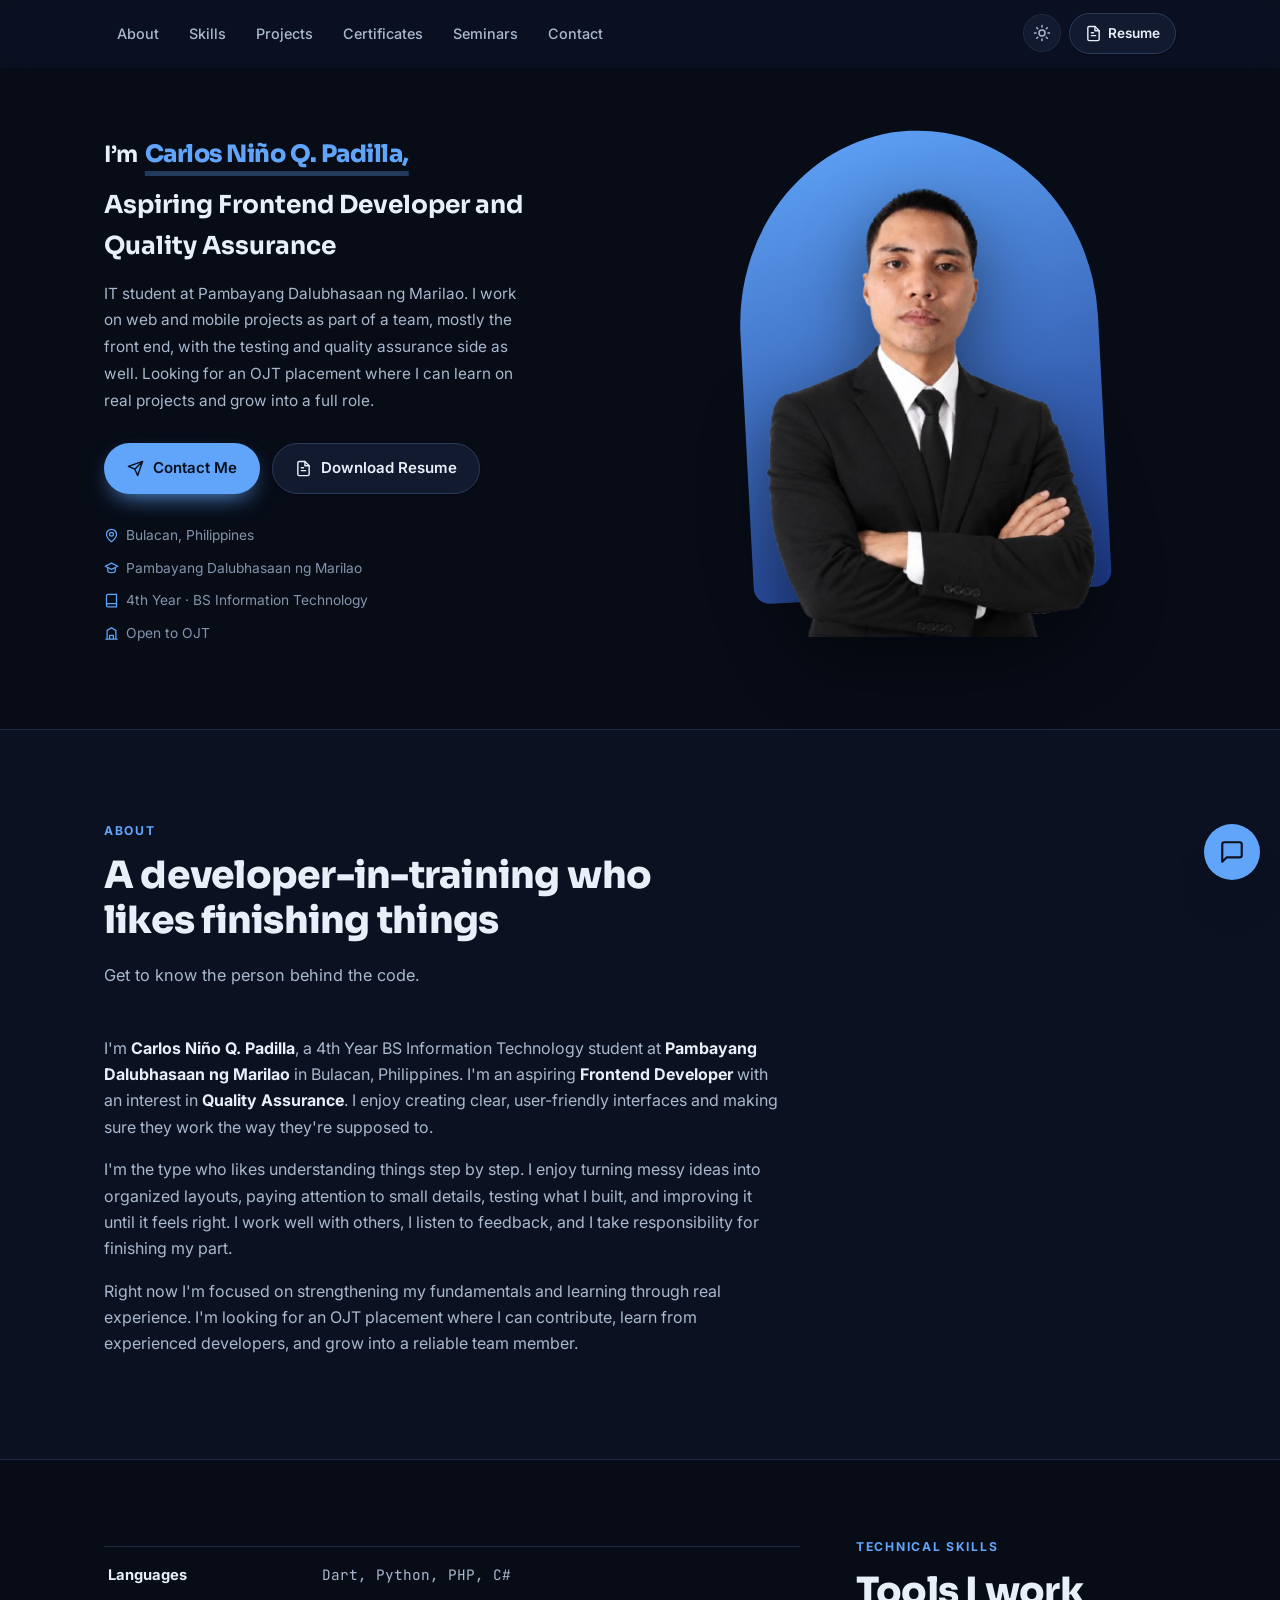
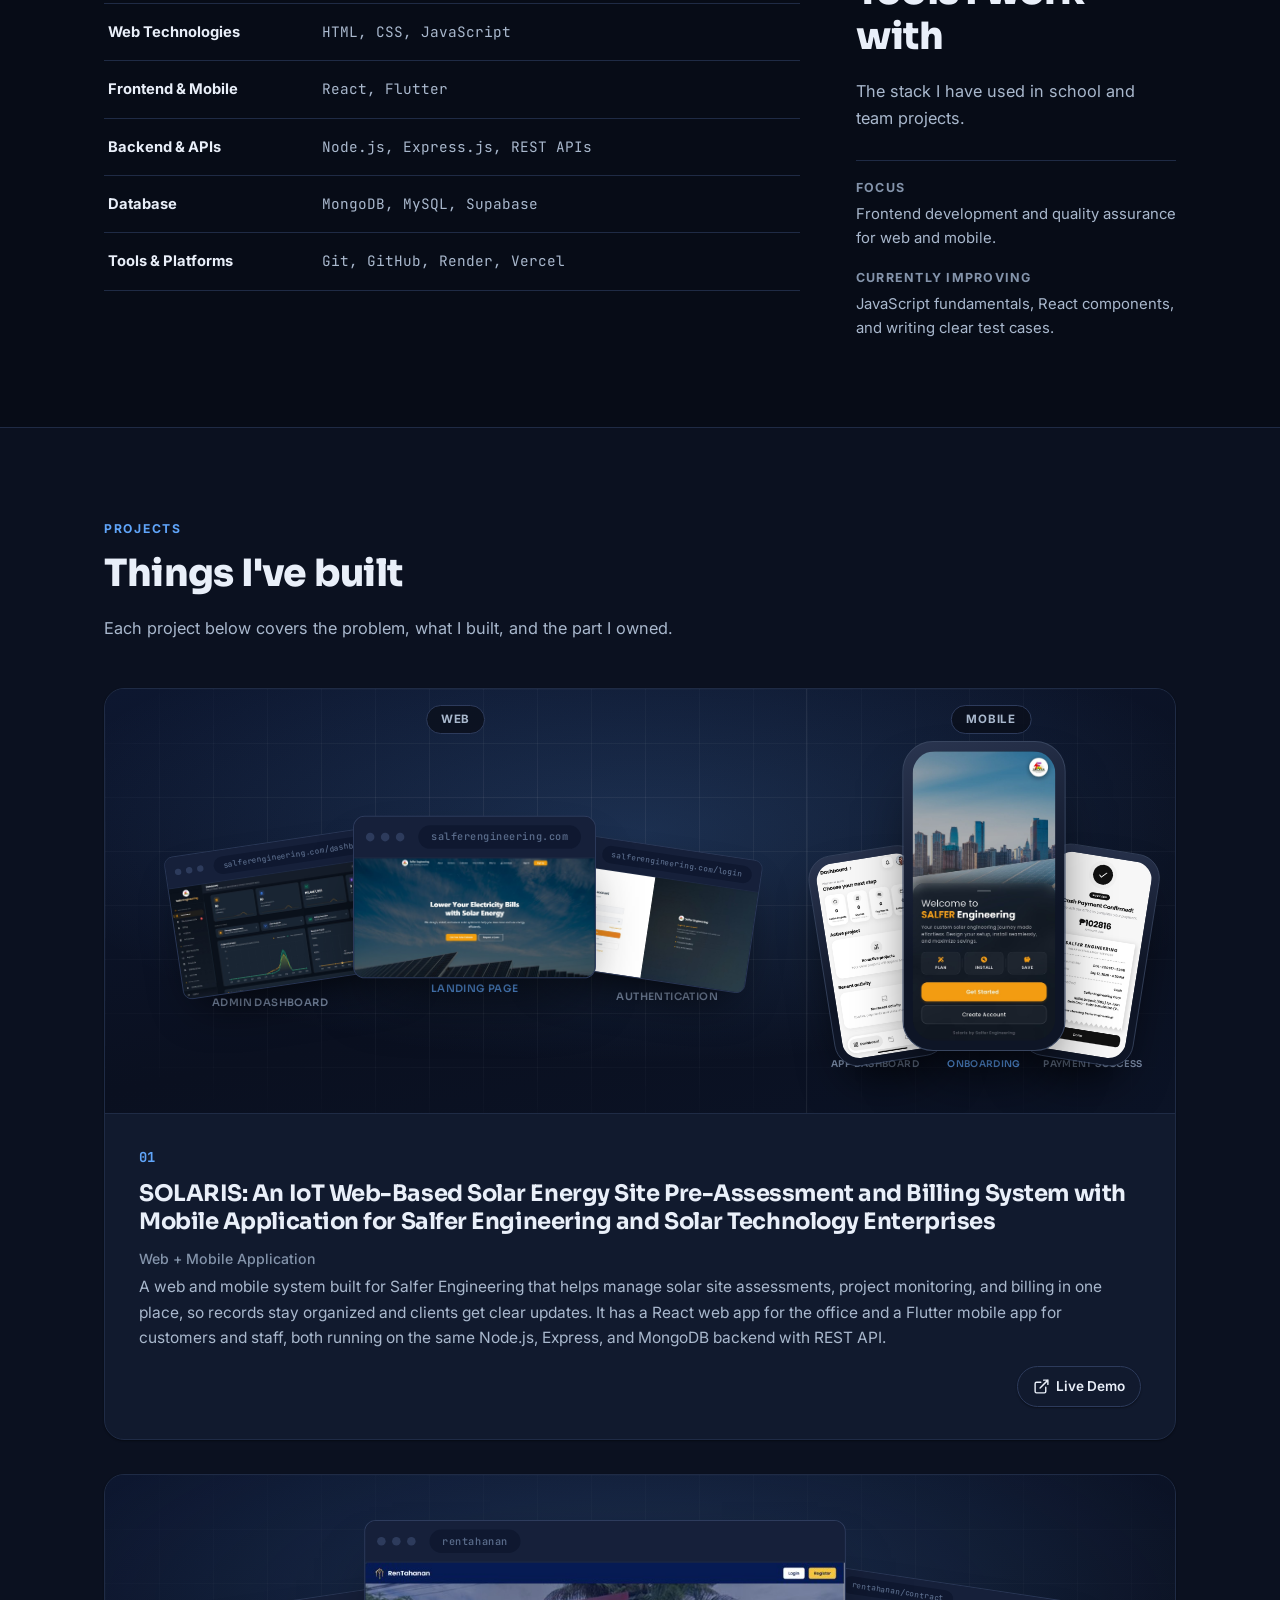
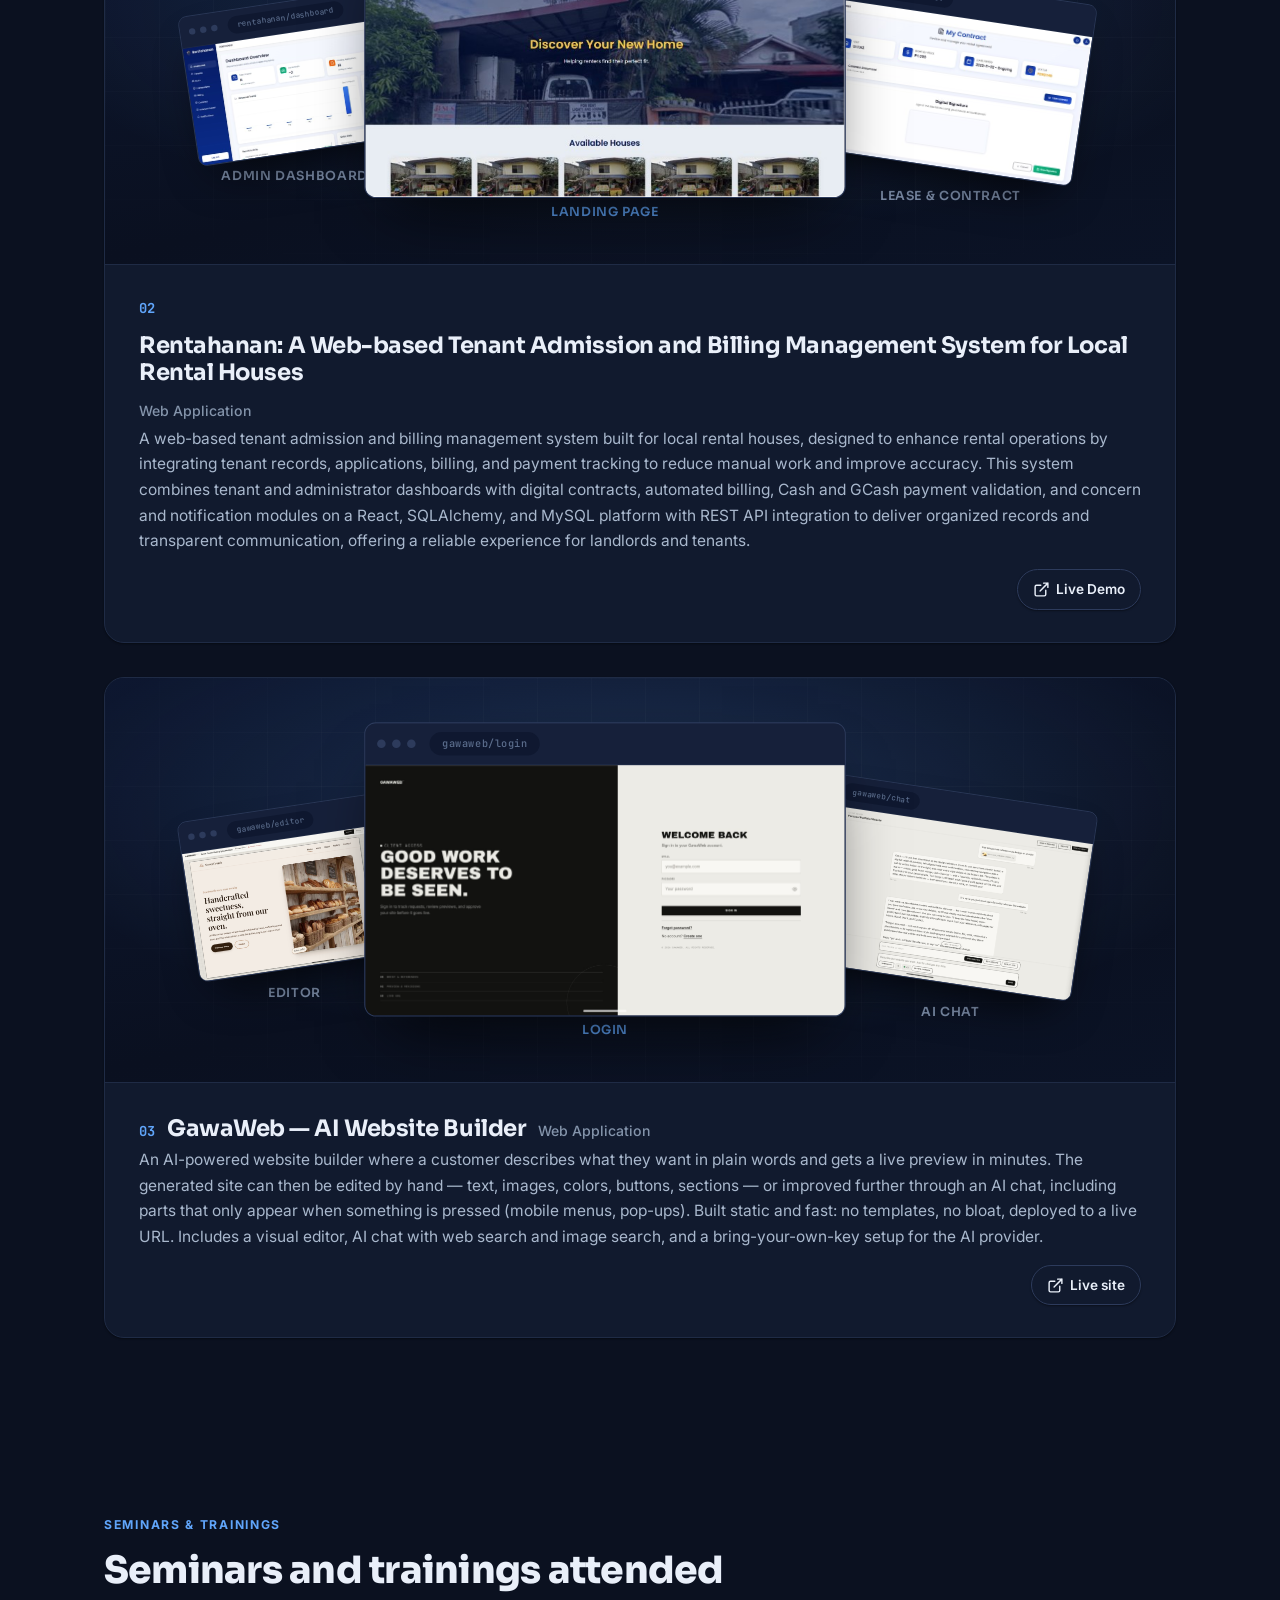
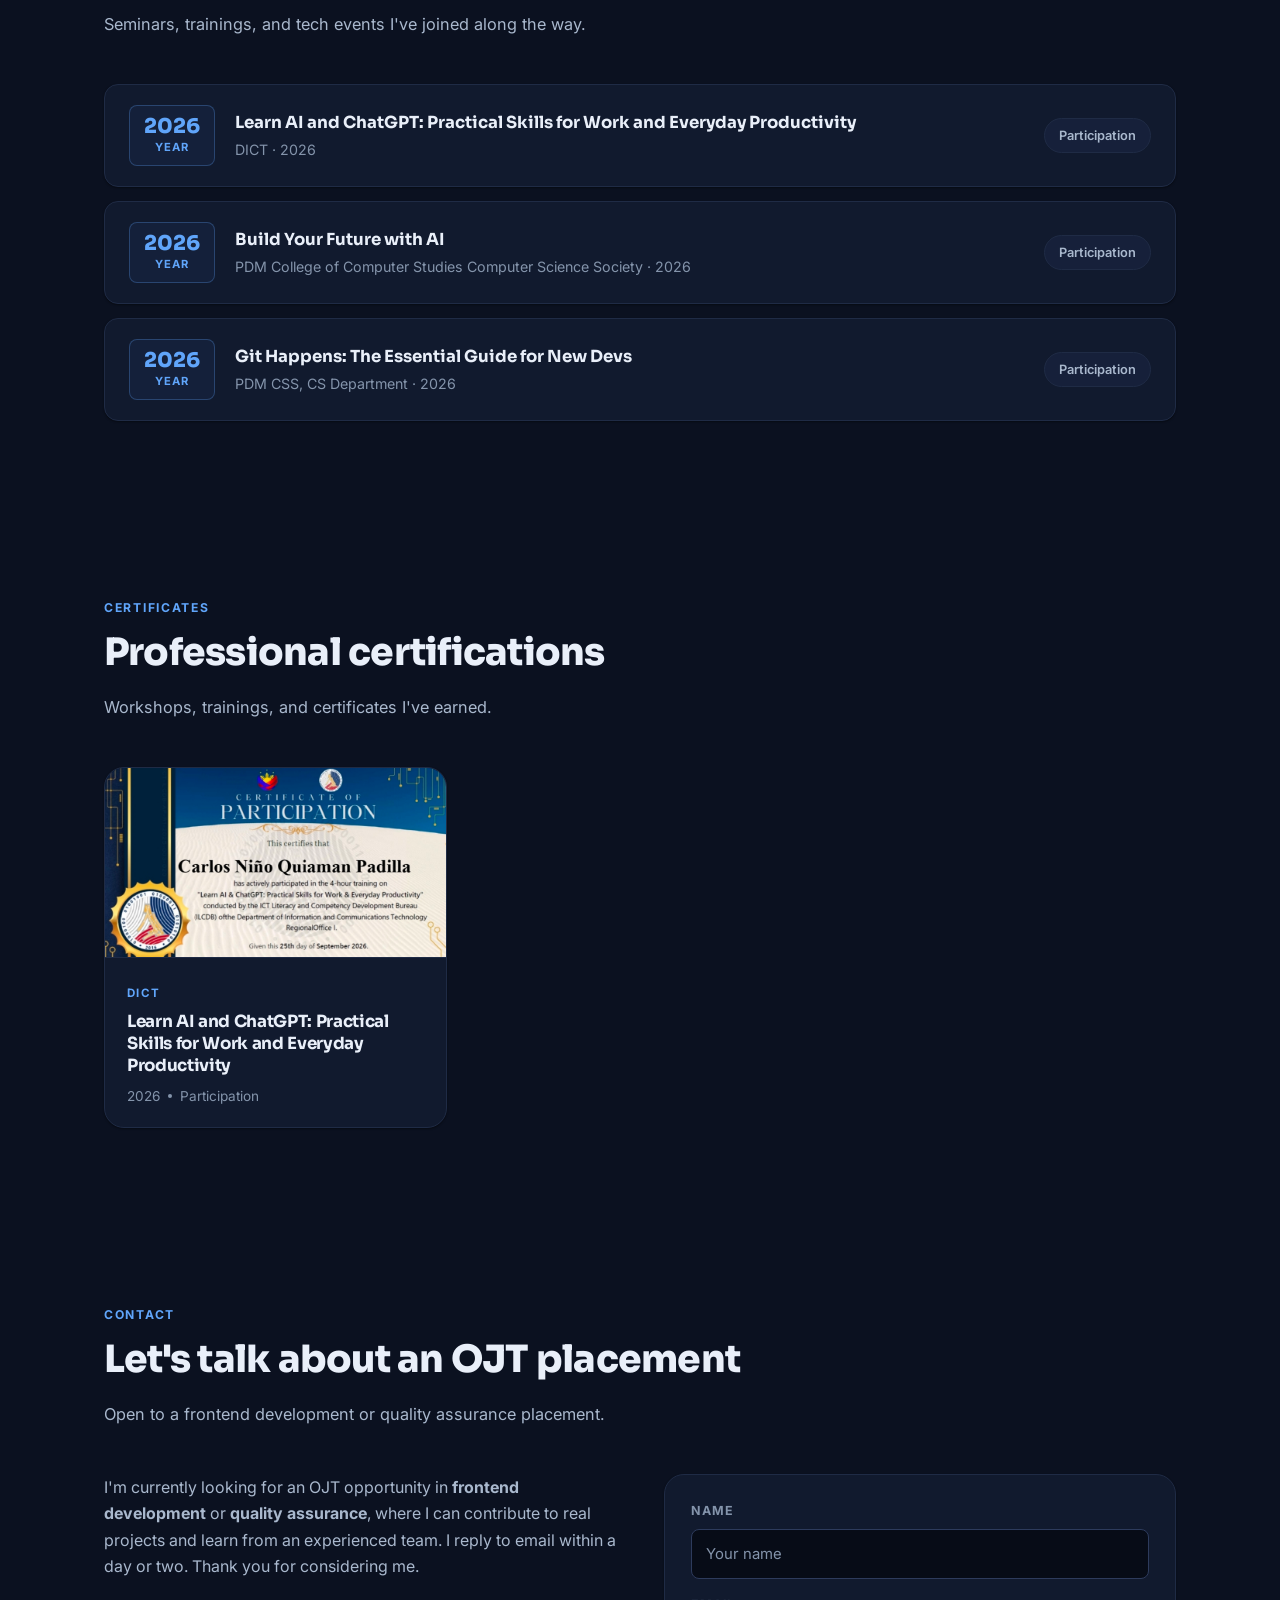
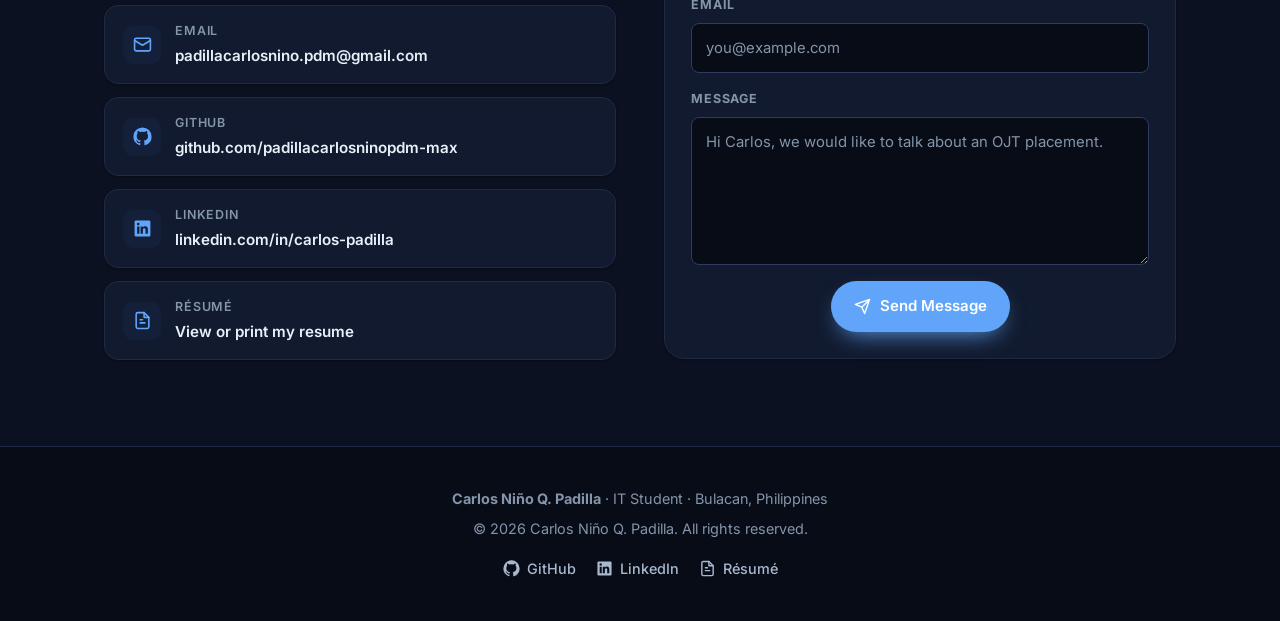
==== commit 7ce5abe4: "Project 3 showcase: center the login screenshot (Editor, Login, AI chat)" ====
--- a/index.html
+++ b/index.html
@@ -410,24 +410,24 @@
             <div class="shot-frame">
               <span class="shot-chrome" aria-hidden="true">
                 <i></i><i></i><i></i>
+                <b>gawaweb/login</b>
+              </span>
+              <img src="assets/gawaweb-3.jpg" loading="lazy"
+                   alt="GawaWeb login screen">
+            </div>
+            <figcaption>Login</figcaption>
+          </figure>
+
+          <figure class="shot shot-right">
+            <div class="shot-frame">
+              <span class="shot-chrome" aria-hidden="true">
+                <i></i><i></i><i></i>
                 <b>gawaweb/chat</b>
               </span>
               <img src="assets/gawaweb-2.jpg" loading="lazy"
                    alt="GawaWeb AI chat with a selected element and the composer">
             </div>
             <figcaption>AI chat</figcaption>
-          </figure>
-
-          <figure class="shot shot-right">
-            <div class="shot-frame">
-              <span class="shot-chrome" aria-hidden="true">
-                <i></i><i></i><i></i>
-                <b>gawaweb/preview</b>
-              </span>
-              <img src="assets/gawaweb-3.jpg" loading="lazy"
-                   alt="GawaWeb live preview of a generated website">
-            </div>
-            <figcaption>Login</figcaption>
           </figure>
         </div>
 
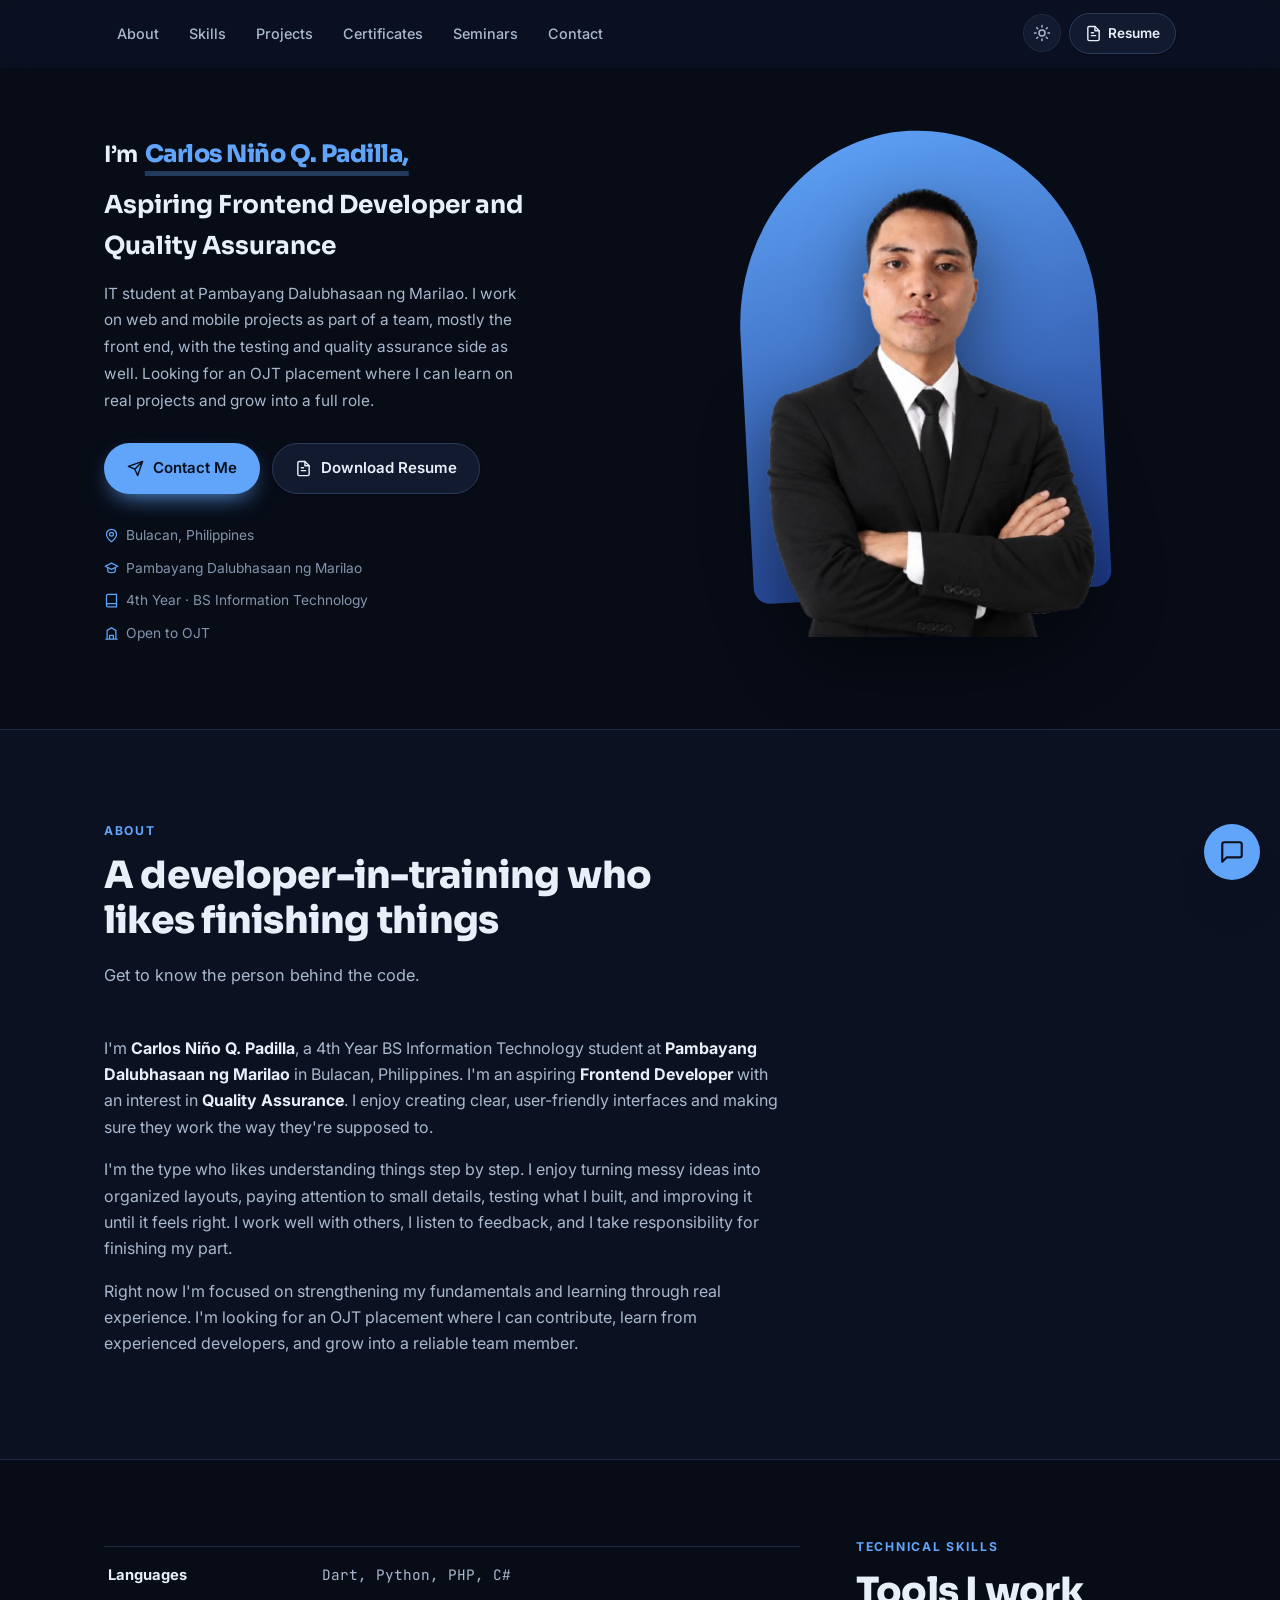
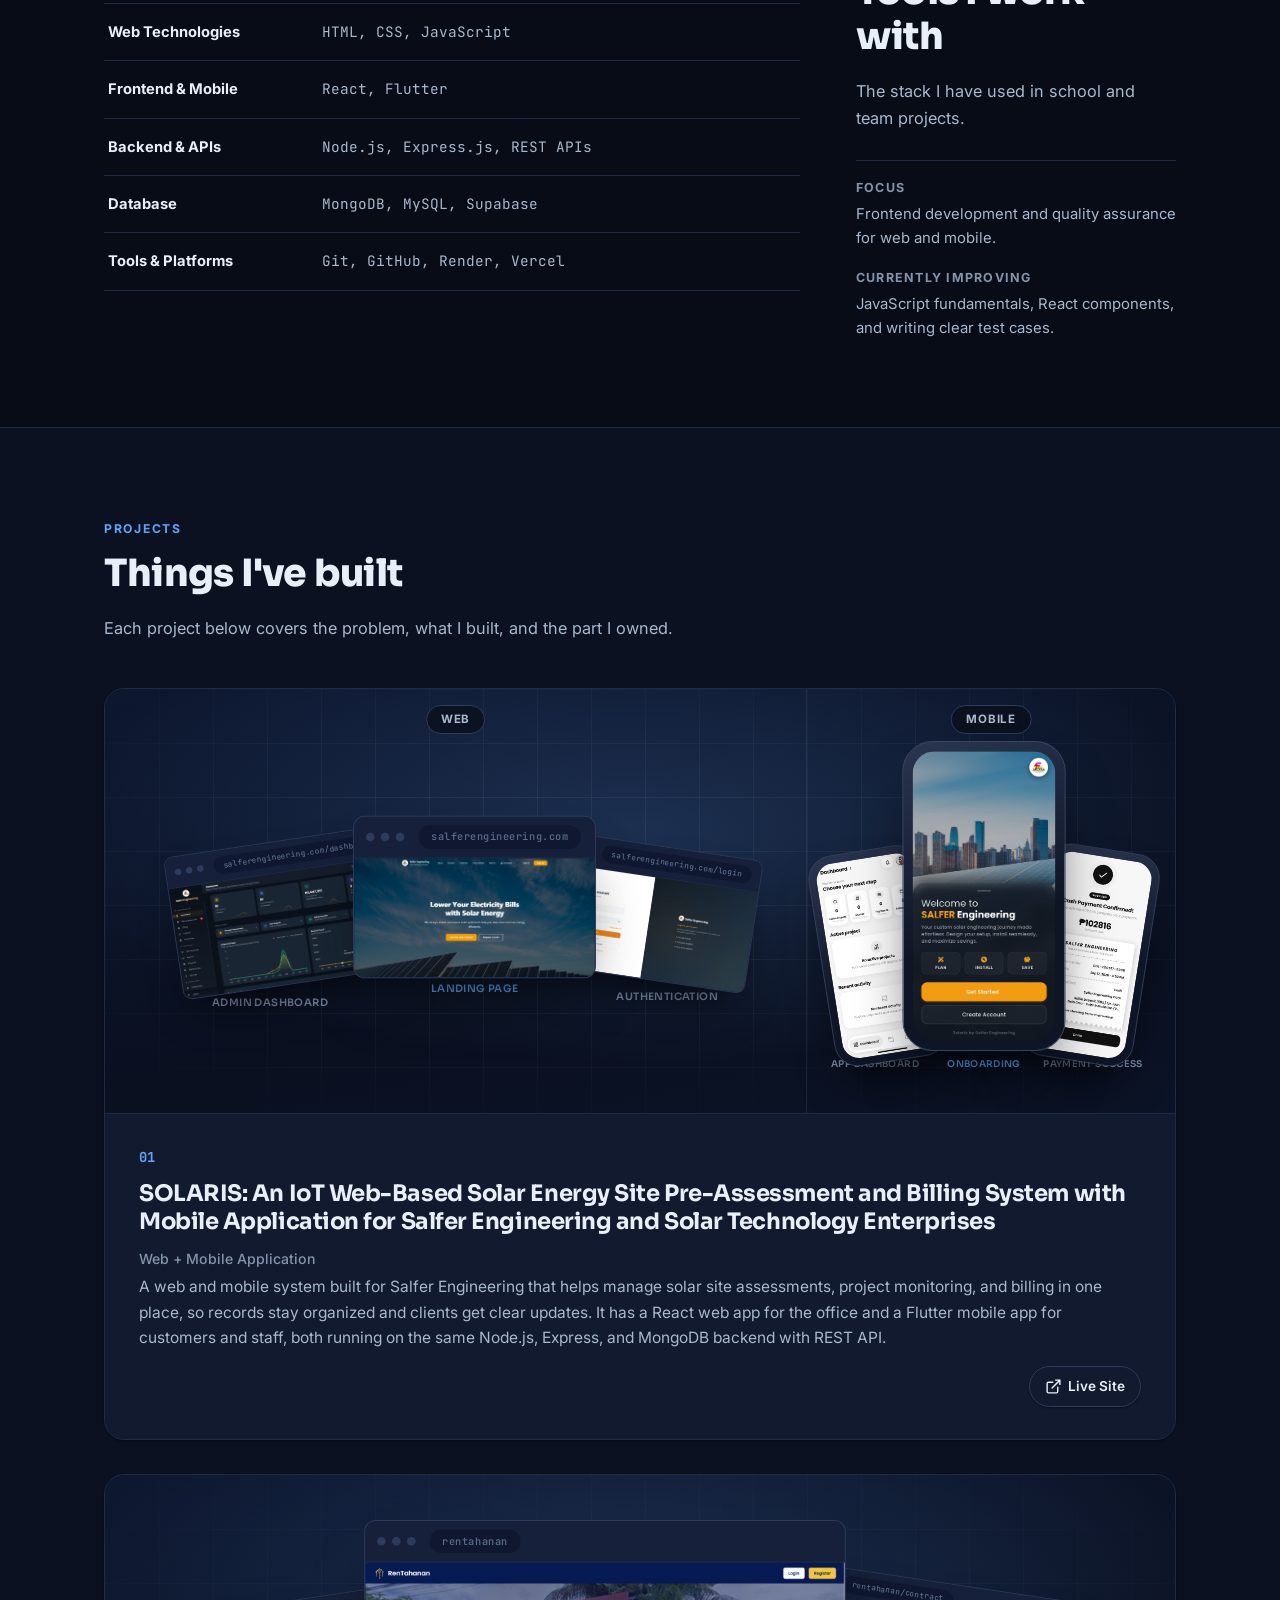
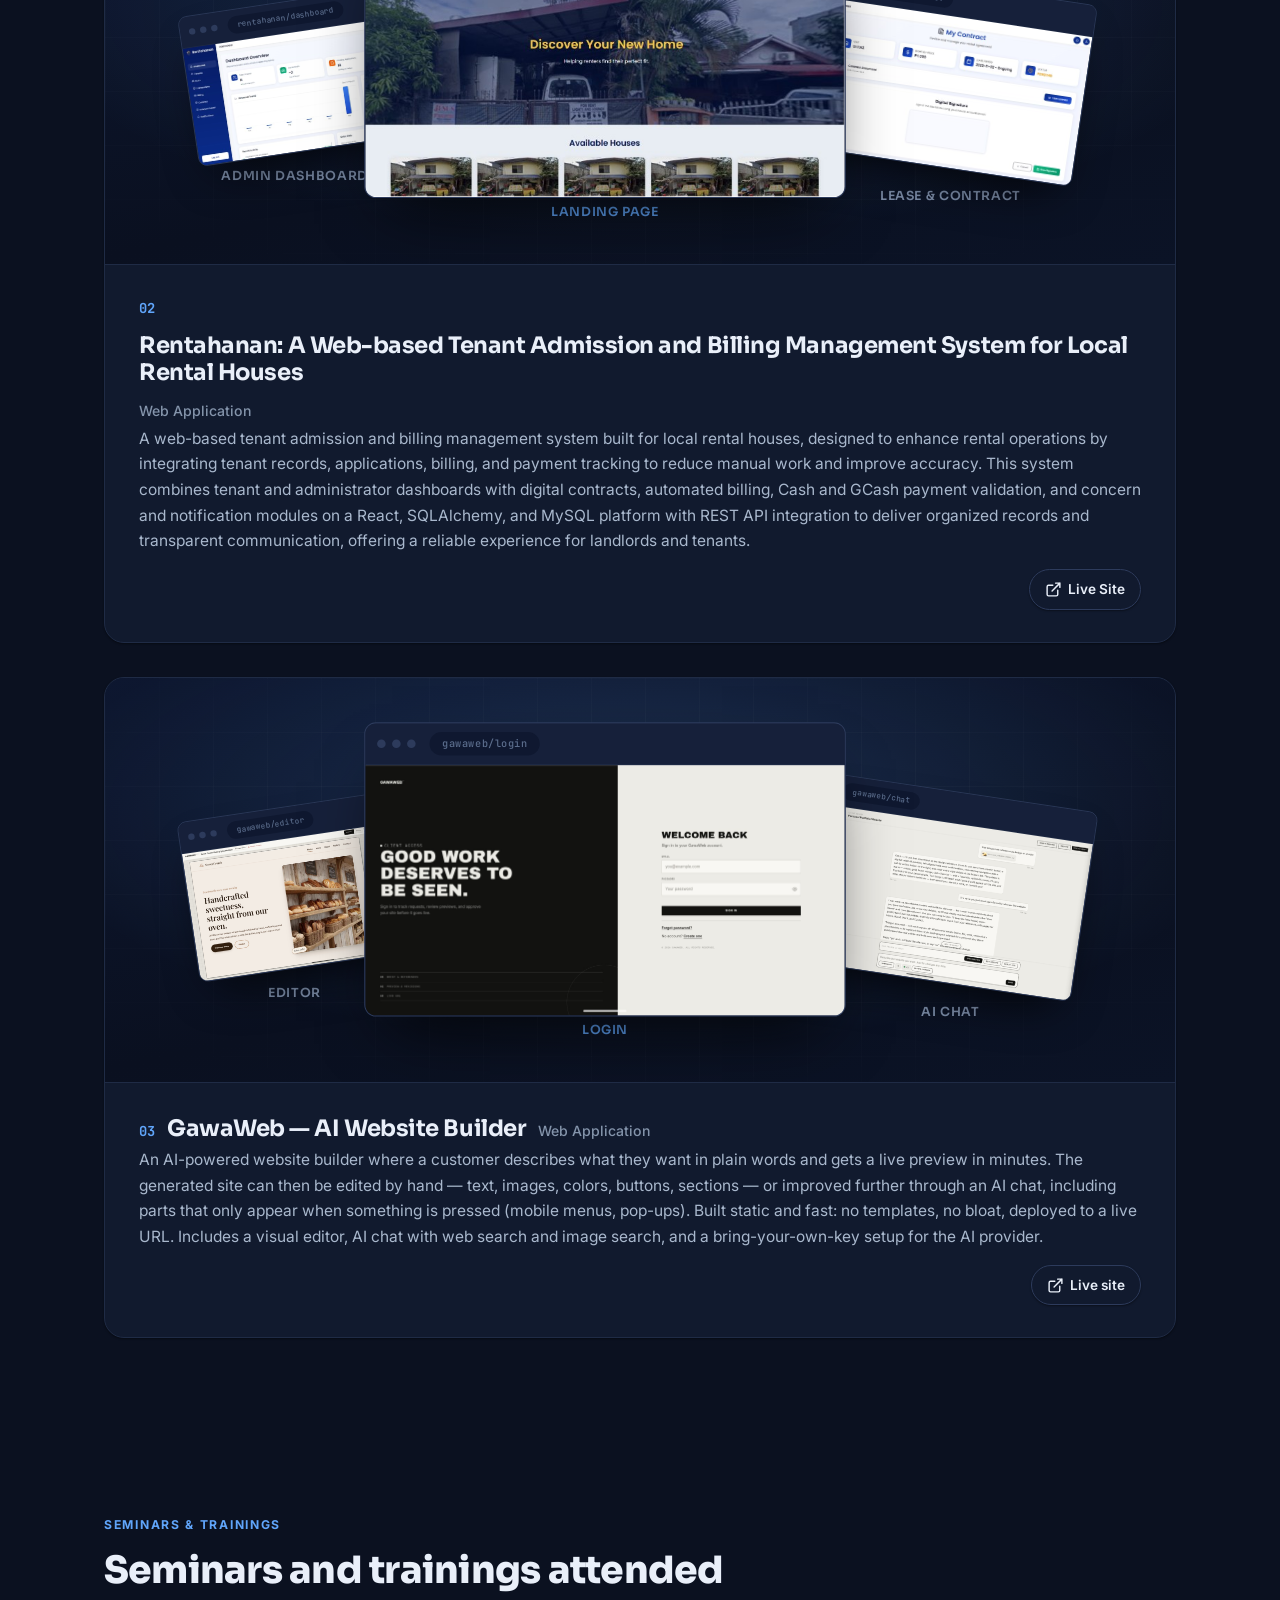
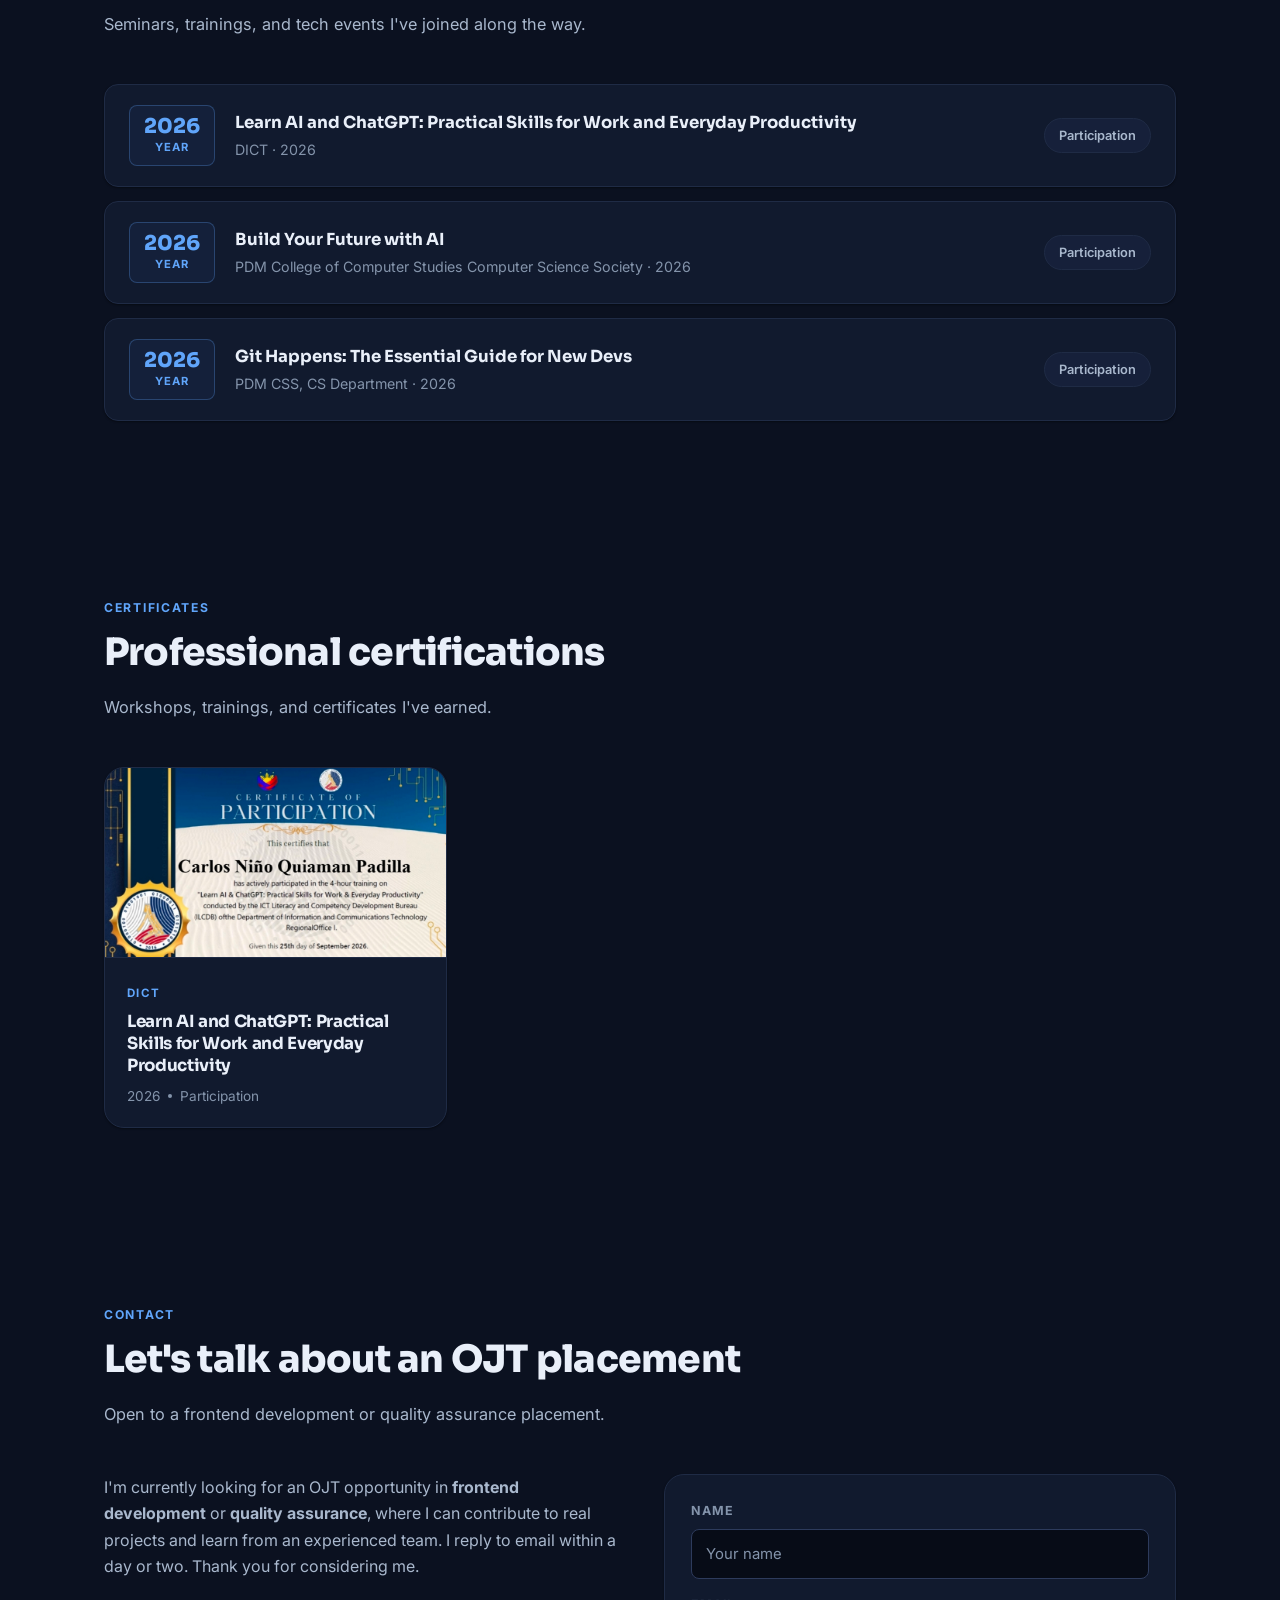
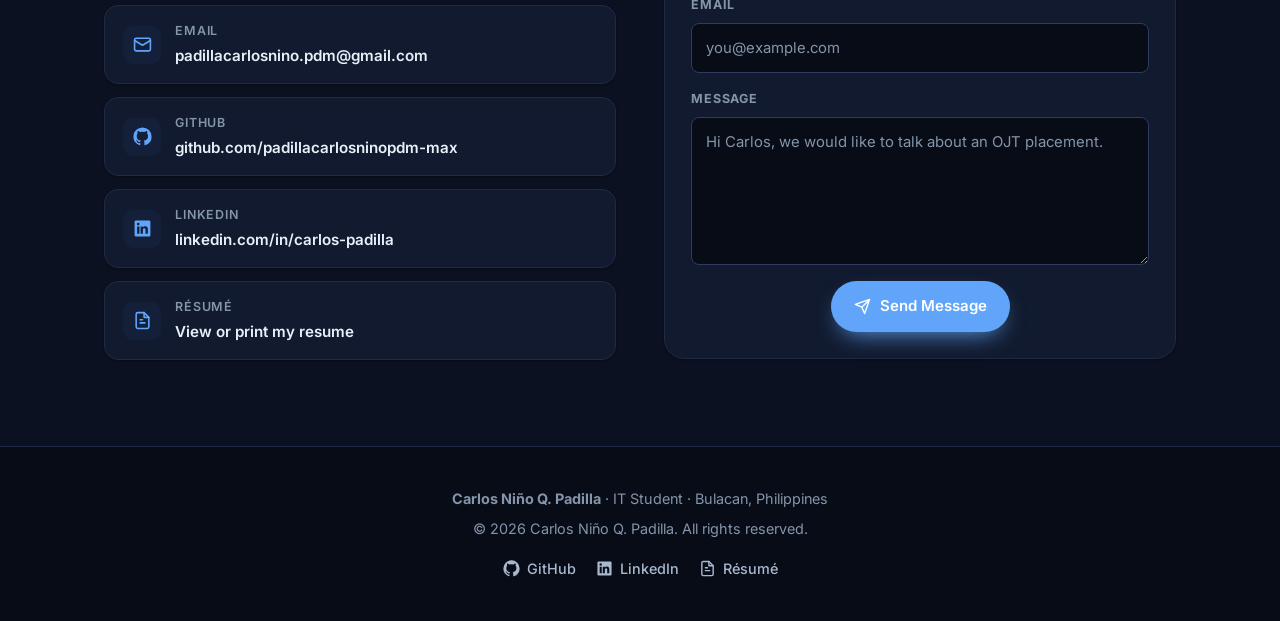
==== commit f18a2512: "Projects 1 & 2: rename Live Demo button to Live Site" ====
--- a/index.html
+++ b/index.html
@@ -315,7 +315,7 @@
           <div class="project-links">
             <a class="btn btn-ghost btn-sm" href="https://www.solarisiot.com/" target="_blank" rel="noopener">
               <svg viewBox="0 0 24 24" fill="none" stroke="currentColor" stroke-width="2" stroke-linecap="round" stroke-linejoin="round" aria-hidden="true"><path d="M18 13v6a2 2 0 0 1-2 2H5a2 2 0 0 1-2-2V8a2 2 0 0 1 2-2h6"/><path d="M15 3h6v6M10 14 21 3"/></svg>
-              Live Demo
+              Live Site
             </a>
           </div>
         </div>
@@ -385,7 +385,7 @@
           <div class="project-links">
             <a class="btn btn-ghost btn-sm" href="https://rentahanan.vercel.app/" target="_blank" rel="noopener">
               <svg viewBox="0 0 24 24" fill="none" stroke="currentColor" stroke-width="2" stroke-linecap="round" stroke-linejoin="round" aria-hidden="true"><path d="M18 13v6a2 2 0 0 1-2 2H5a2 2 0 0 1-2-2V8a2 2 0 0 1 2-2h6"/><path d="M15 3h6v6M10 14 21 3"/></svg>
-              Live Demo
+              Live Site
             </a>
           </div>
         </div>
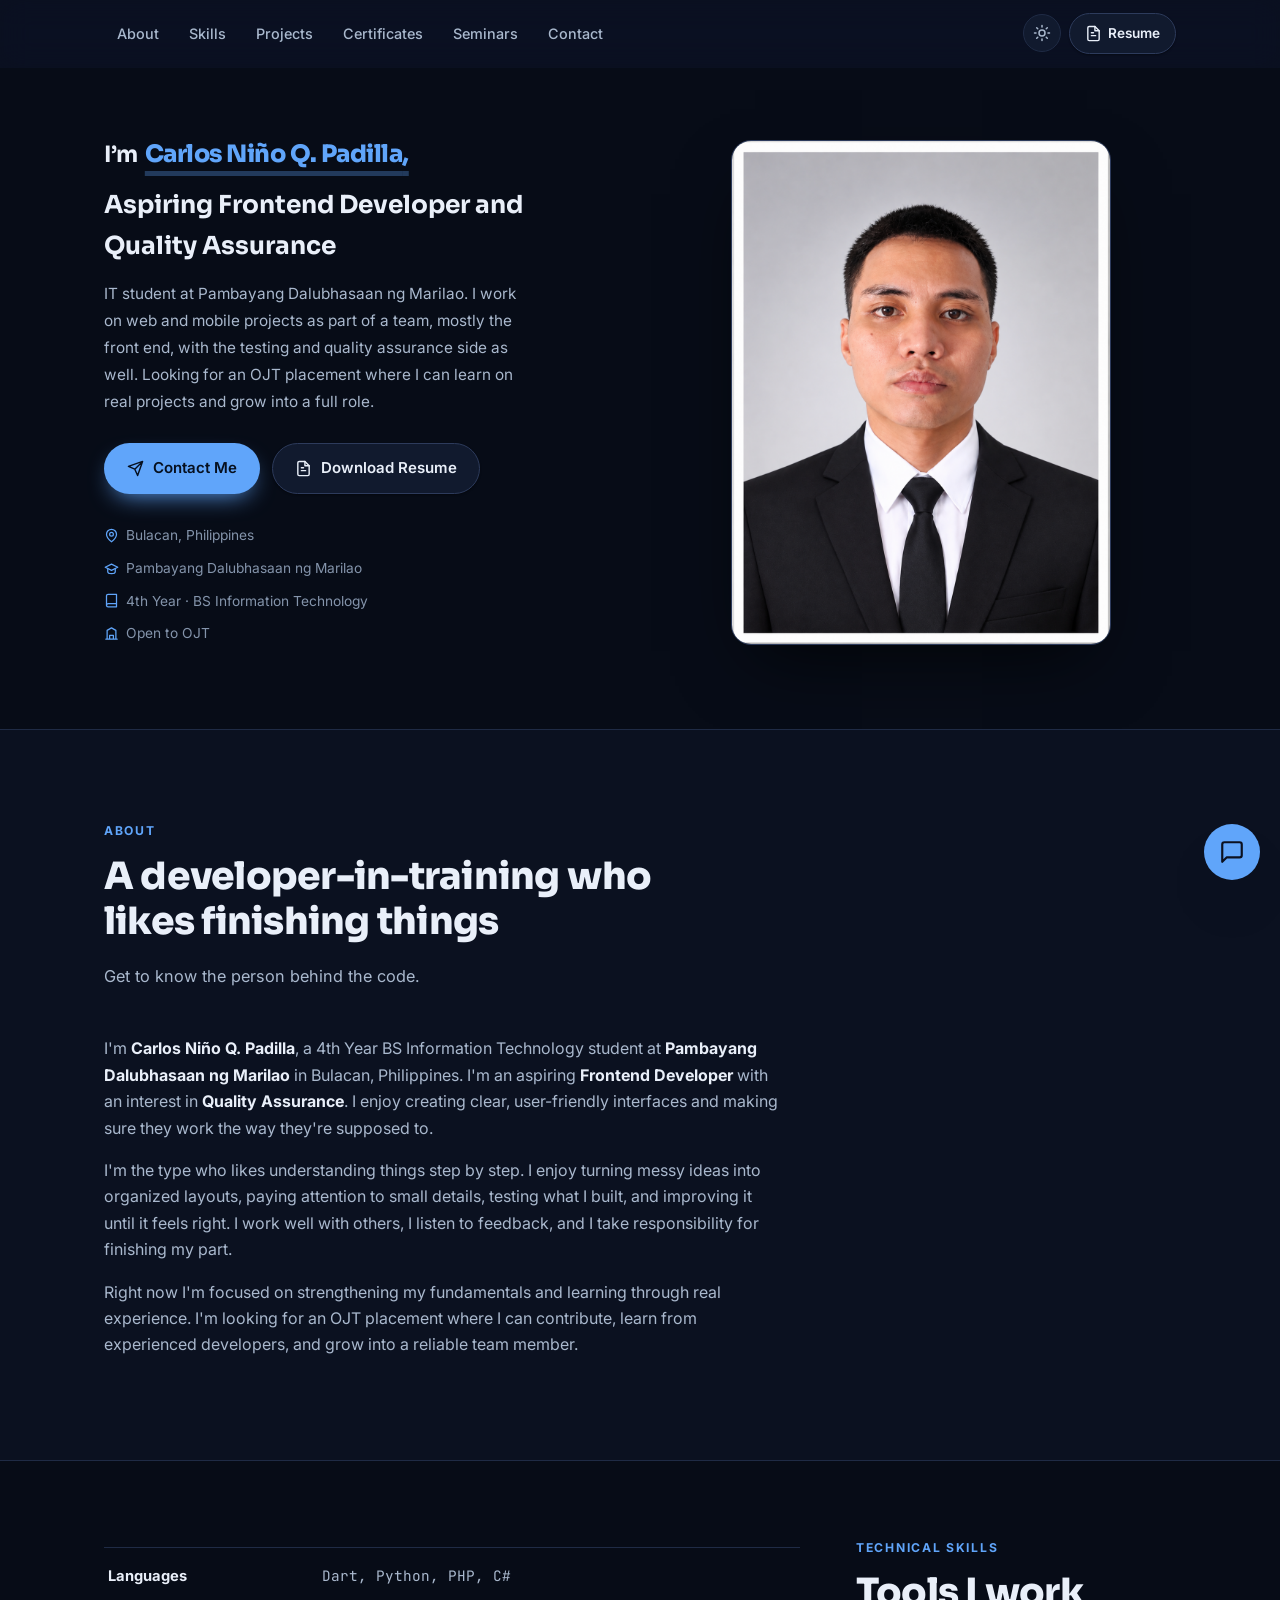
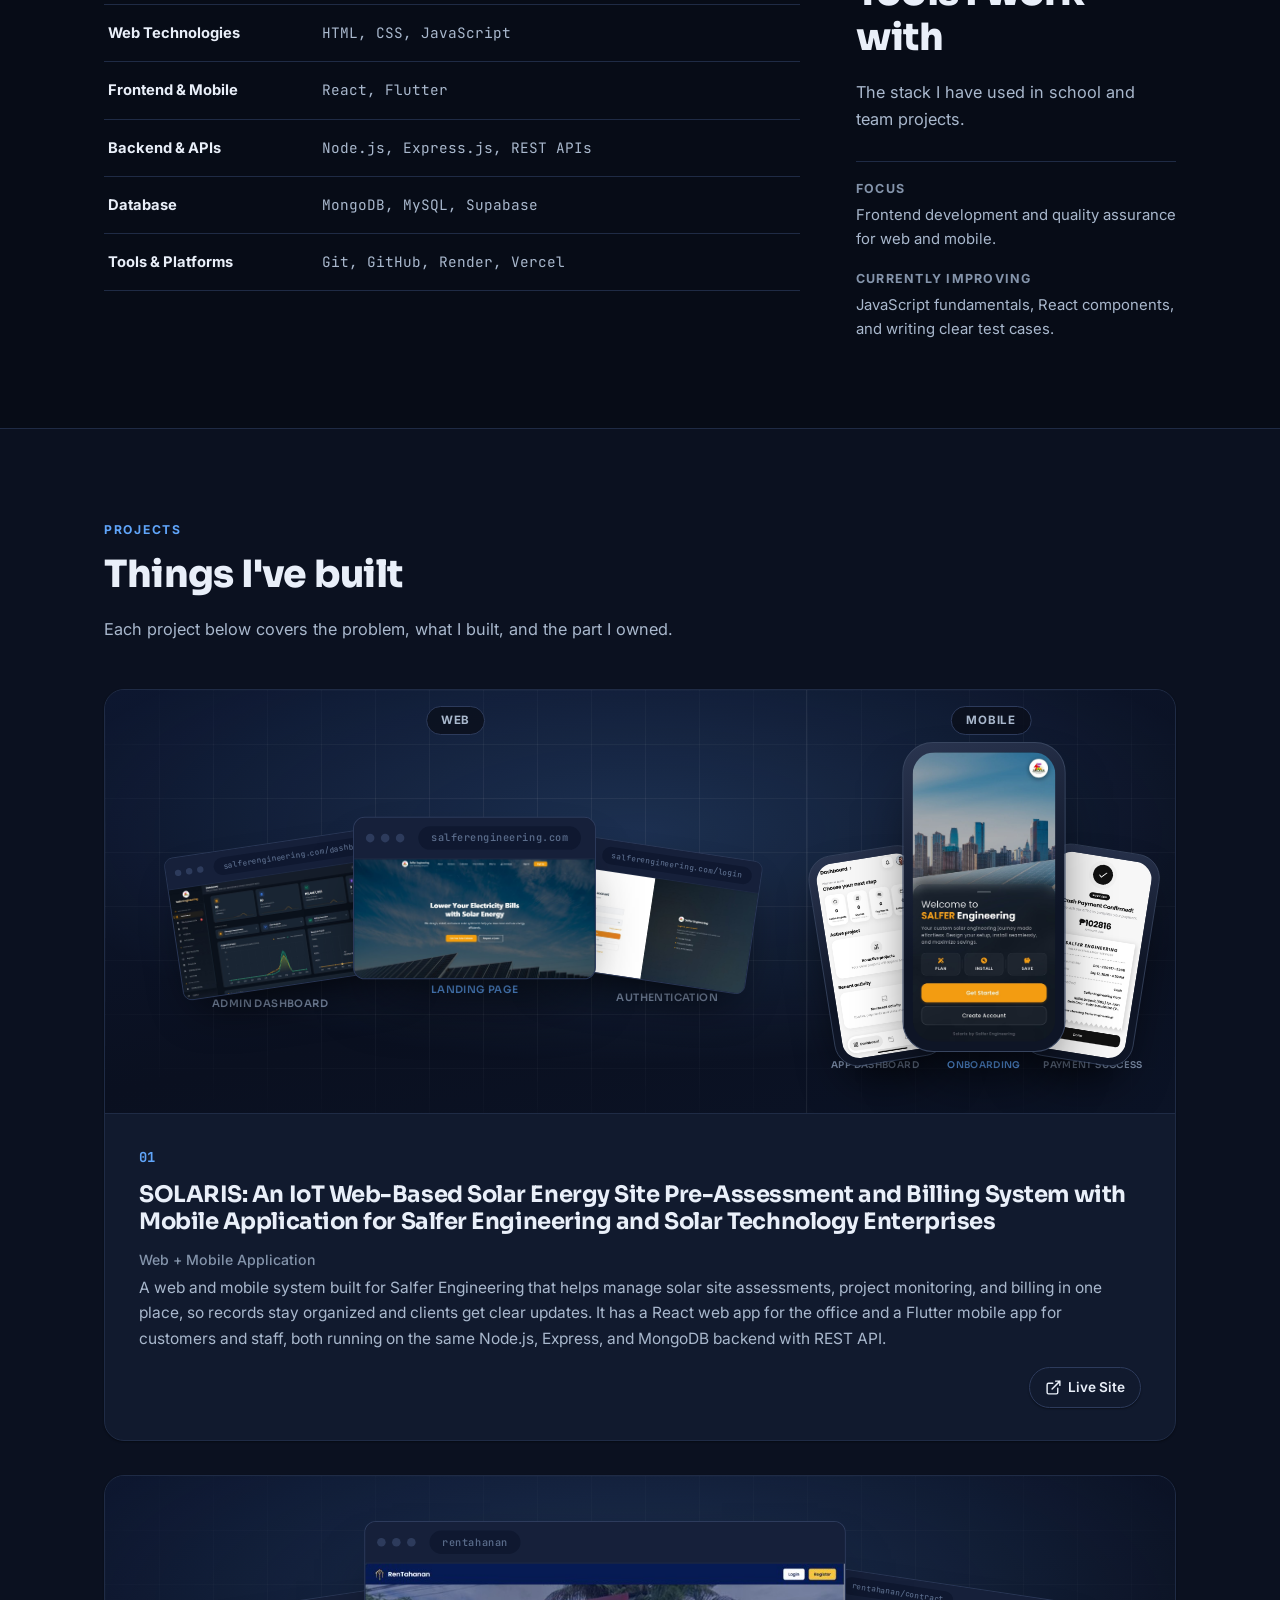
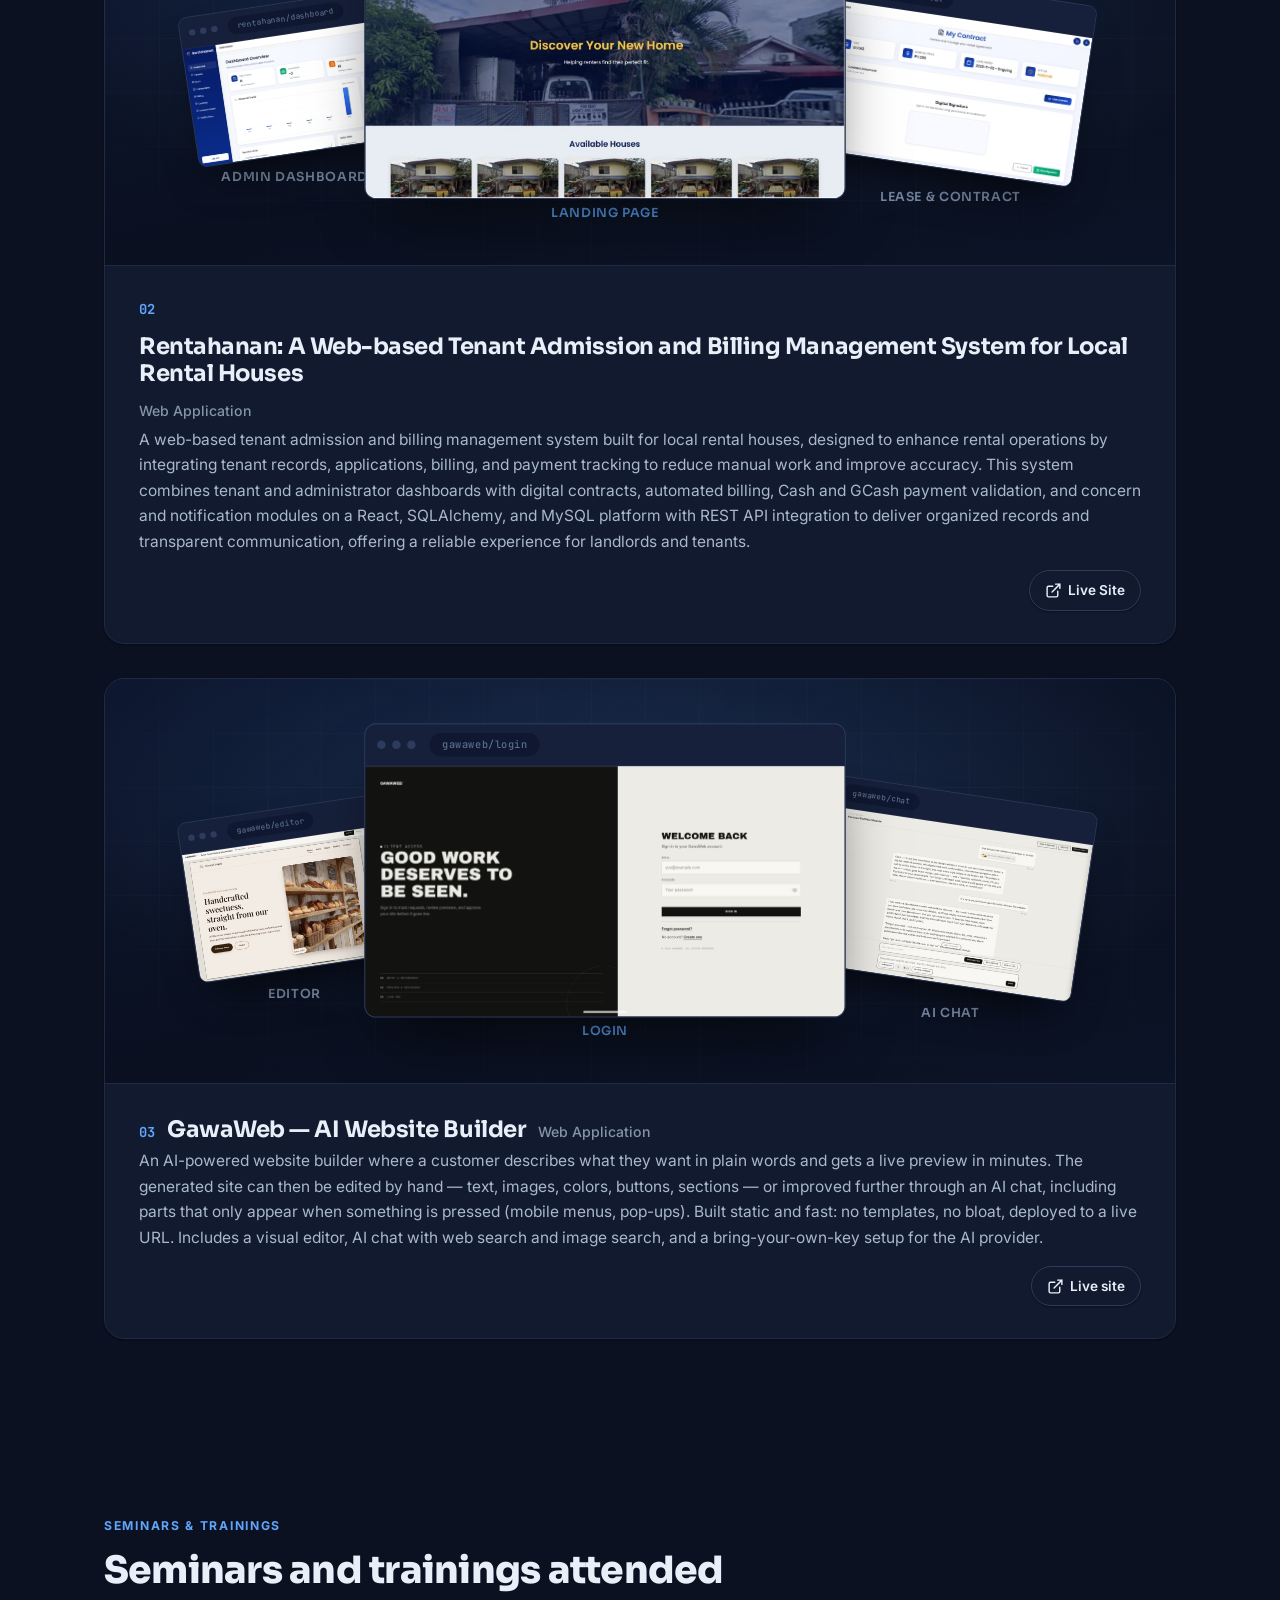
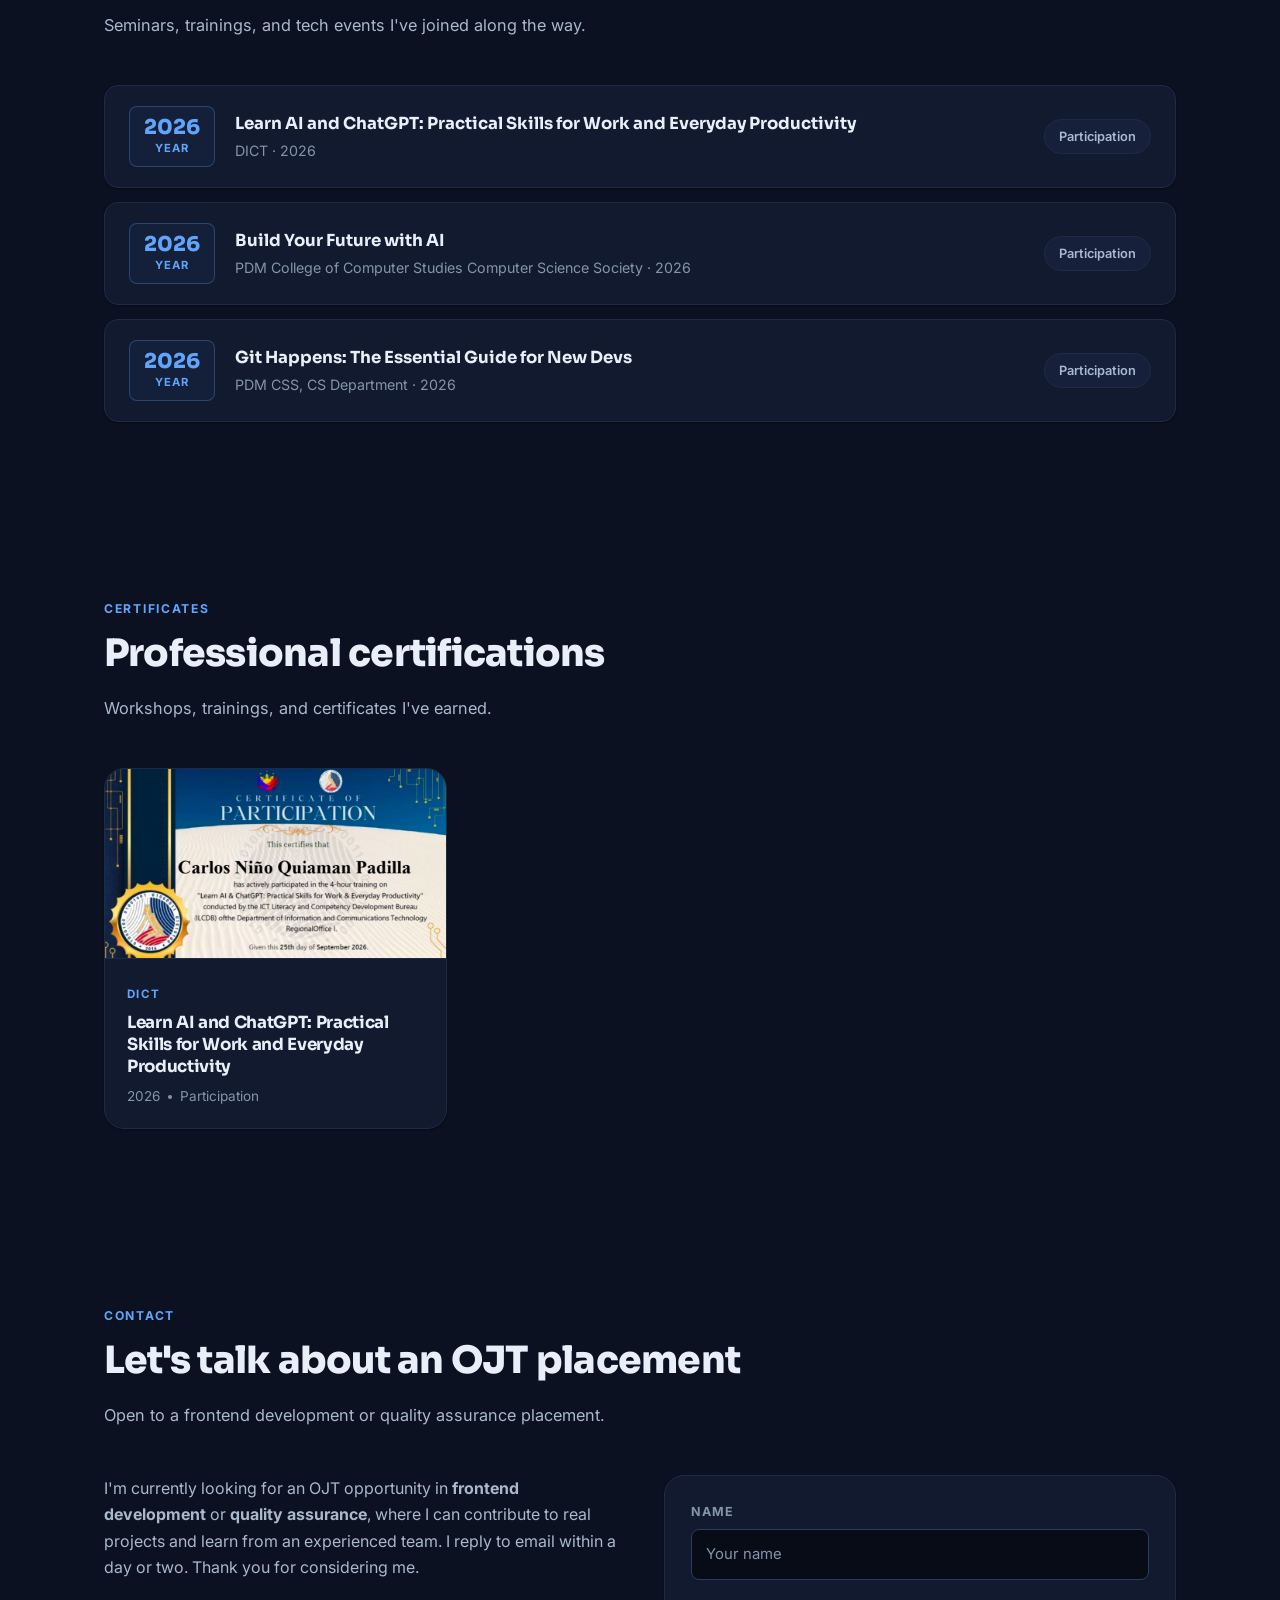
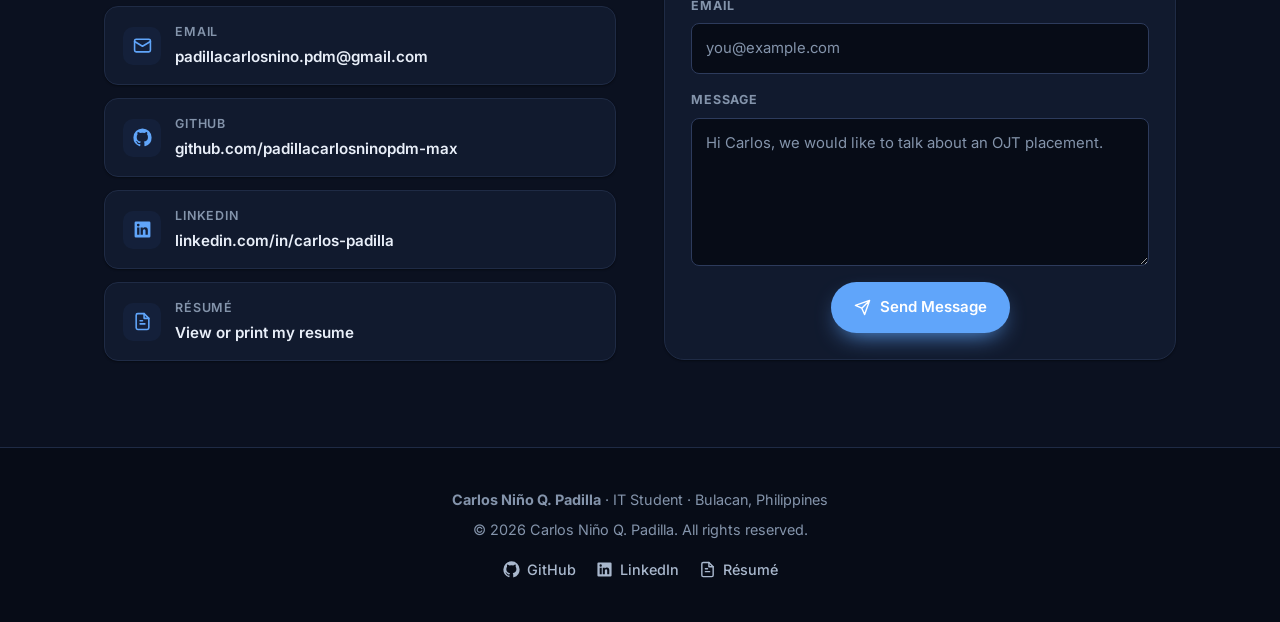
==== commit 31626df4: "Replace hero photo with framed portrait; remove blue arch" ====
--- a/index.html
+++ b/index.html
@@ -122,9 +122,10 @@
       </div>
 
       <div class="hero-figure">
-        <span class="figure-blob" aria-hidden="true"></span>
-        <img src="assets/cutout.png" width="452" height="552"
-             alt="Carlos Niño Q. Padilla" fetchpriority="high">
+        <div class="hero-photo">
+          <img src="assets/profile.png" width="1086" height="1448"
+               alt="Carlos Niño Q. Padilla" fetchpriority="high">
+        </div>
       </div>
 
     </div>
@@ -450,7 +451,7 @@
 
 
           <div class="project-links">
-            <a class="btn btn-ghost btn-sm" href="https://gawaweb.onrender.com" target="_blank" rel="noopener">
+            <a class="btn btn-ghost btn-sm" href="https://www.gawa-web.my.id/" target="_blank" rel="noopener">
               <svg viewBox="0 0 24 24" fill="none" stroke="currentColor" stroke-width="2" stroke-linecap="round" stroke-linejoin="round" aria-hidden="true"><path d="M18 13v6a2 2 0 0 1-2 2H5a2 2 0 0 1-2-2V8a2 2 0 0 1 2-2h6M15 3h6v6M10 14L21 3"/></svg>
               Live site
             </a>
--- a/css/style.css
+++ b/css/style.css
@@ -351,7 +351,7 @@
 .hero-meta span { display: inline-flex; align-items: center; gap: 7px; }
 .hero-meta svg { width: 15px; height: 15px; color: var(--primary); flex: none; }
 
-/* --- Cutout figure --- */
+/* --- Hero portrait --- */
 .hero-figure {
   position: relative;
   display: grid;
@@ -359,29 +359,26 @@
   min-height: 440px;
 }
 
-/* Backdrop shape behind the cutout. An arch - rounded top, flat bottom - frames
-   a standing figure far better than a circle, and reads more editorial.
-   This only works because the background is properly removed (remove.bg); a
-   white-backed original would show a white box in here. */
-.figure-blob {
-  position: absolute;
-  width: 70%;
-  aspect-ratio: 1 / 1.3;
-  left: 50%;
-  top: 44%;
-  transform: translate(-50%, -50%) rotate(-3deg);
-  background: linear-gradient(165deg, var(--primary), var(--primary-700));
-  border-radius: 50% 50% 16px 16px / 42% 42% 16px 16px;
-  z-index: 0;
-}
-
-.hero-figure img {
+/* Portrait card. The source photo is a print scan with a thin white margin, so
+   the image is scaled slightly inside the overflow-hidden frame to crop it. */
+.hero-photo {
   position: relative;
-  z-index: 1;
+  width: min(100%, 380px);
+  aspect-ratio: 1051 / 1398;
+  overflow: hidden;
+  border: 1px solid var(--border-strong);
+  border-radius: var(--radius-lg);
+  box-shadow: var(--shadow-lg);
+  background: var(--surface);
+}
+
+.hero-photo img {
+  display: block;
   width: 100%;
-  max-width: 400px;
-  height: auto;
-  filter: drop-shadow(0 26px 34px rgba(0, 0, 0, 0.45));
+  height: 100%;
+  object-fit: cover;
+  transform: scale(1.05);
+  transform-origin: center;
 }
 
 /* Short about-me paragraph in the hero. */
@@ -403,7 +400,7 @@
   .hero-cta, .hero-meta { justify-content: center; }
   .hero-role { margin-inline: auto; }
   .hero-figure { min-height: 360px; order: -1; }
-  .hero-figure img { max-width: 300px; }
+  .hero-photo { width: min(100%, 300px); }
 
 }
 
@@ -1248,8 +1245,9 @@
 /* ---------- Light theme component overrides ----------
    Only for the handful of spots that hard-code dark colours instead of
    reading tokens. Everything else re-themes through the tokens above. */
-[data-theme="light"] .hero-figure img {
-  filter: drop-shadow(0 24px 30px rgba(15, 23, 42, 0.22));
+[data-theme="light"] .hero-photo {
+  border-color: #cfd9e8;
+  box-shadow: 0 26px 44px -22px rgba(15, 23, 42, 0.35);
 }
 [data-theme="light"] .btn-primary,
 [data-theme="light"] .to-top { color: #fff; }
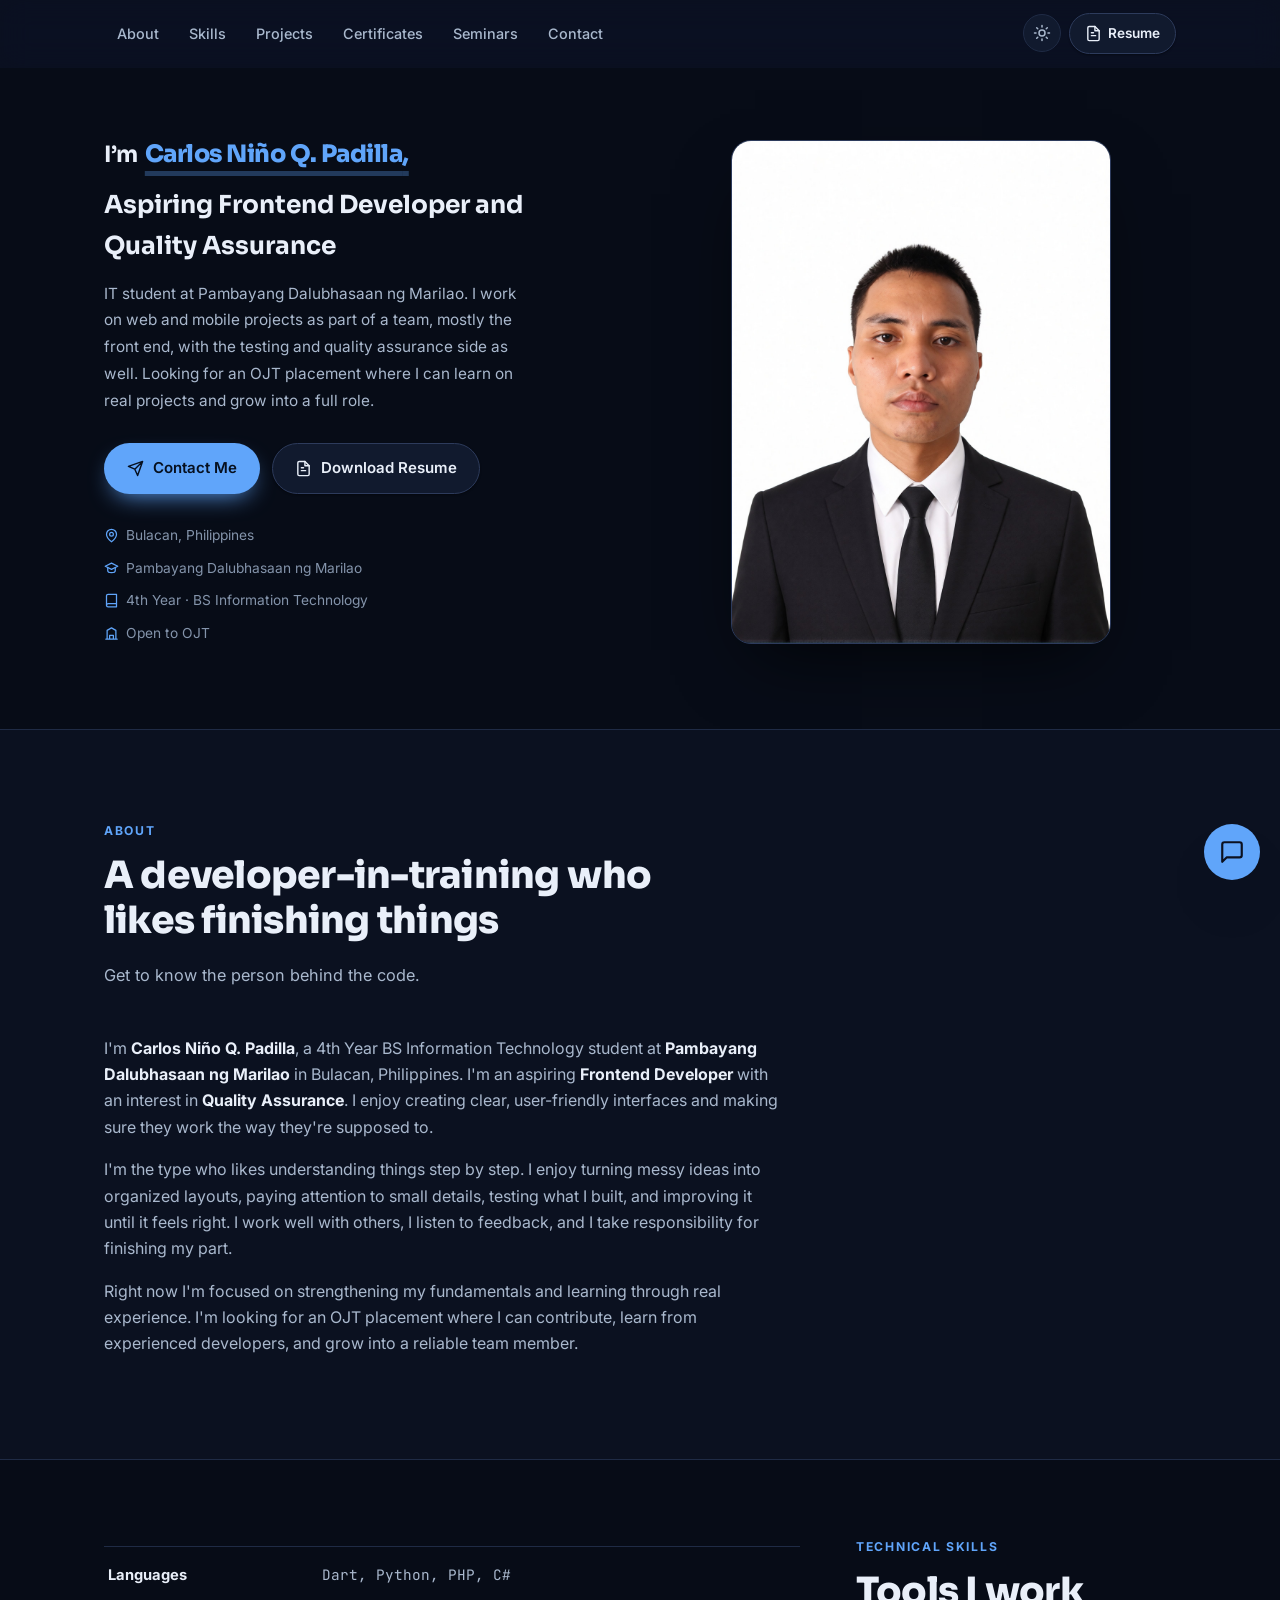
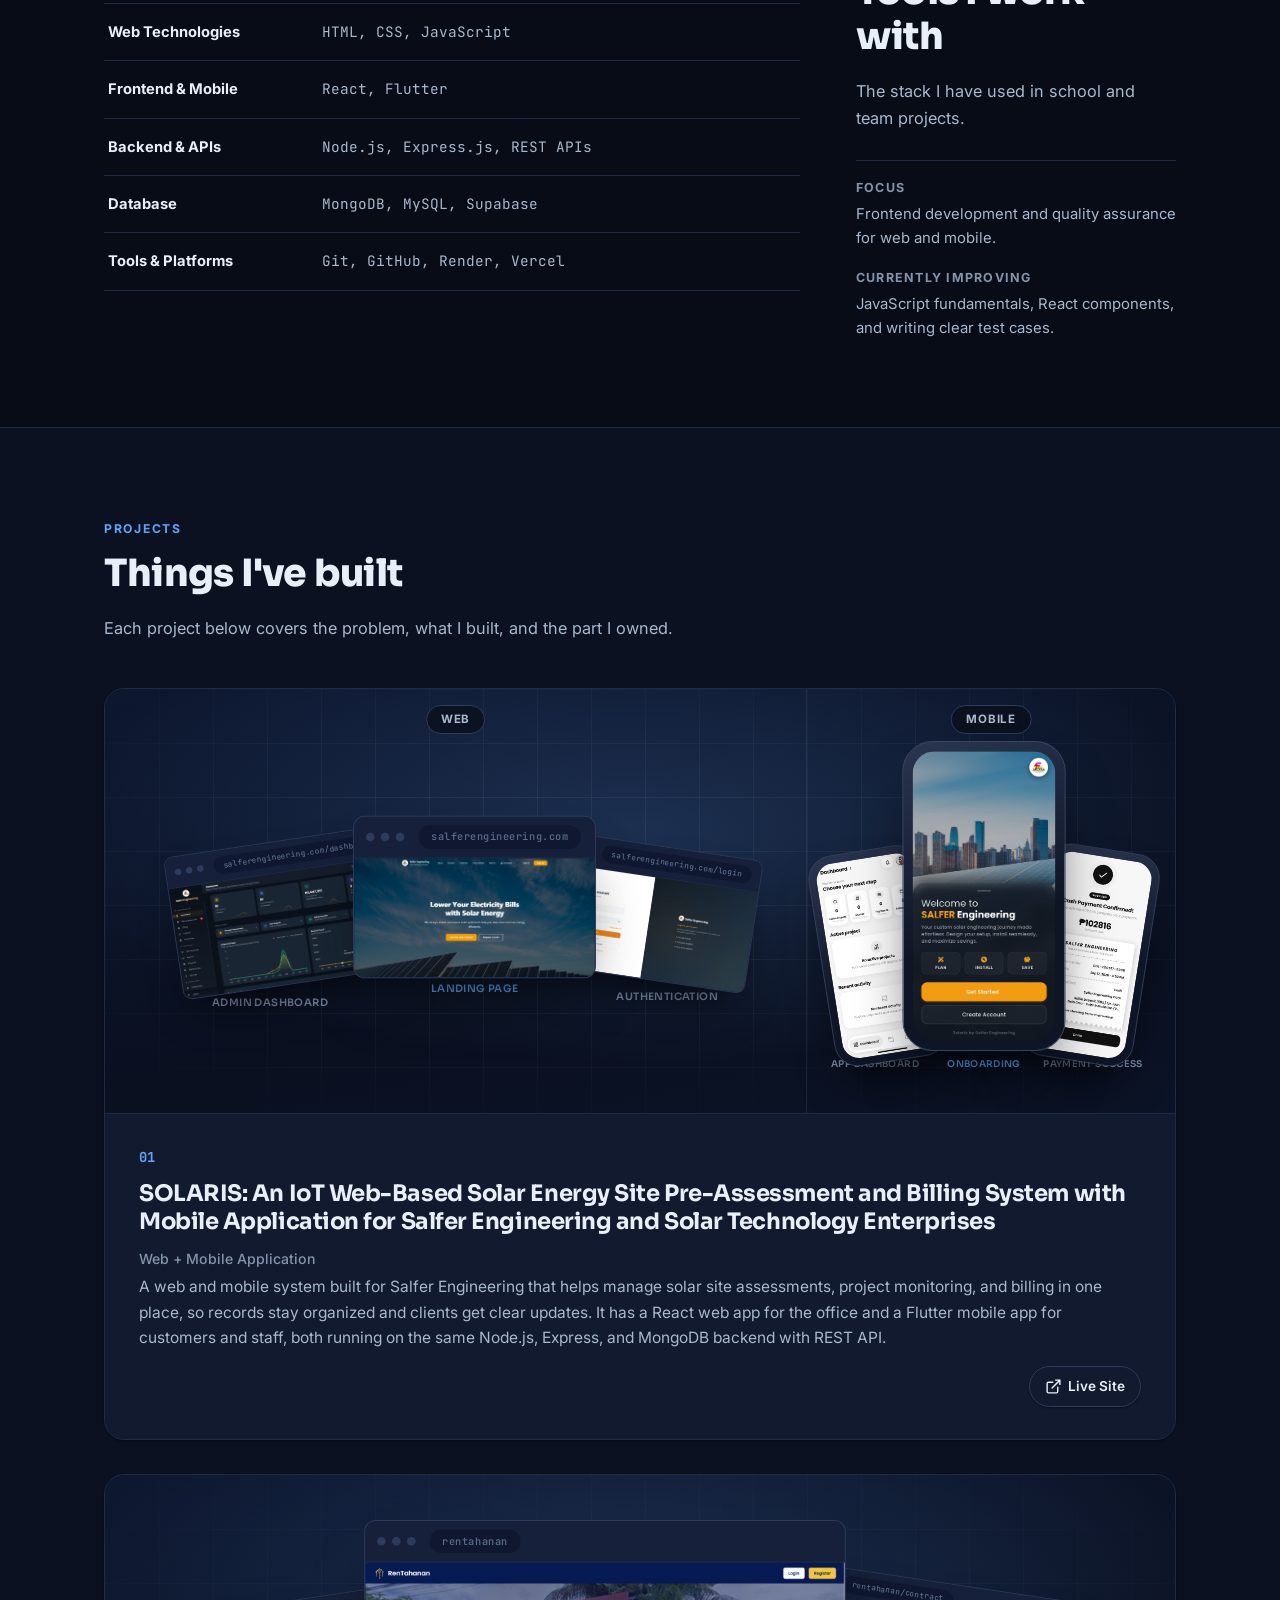
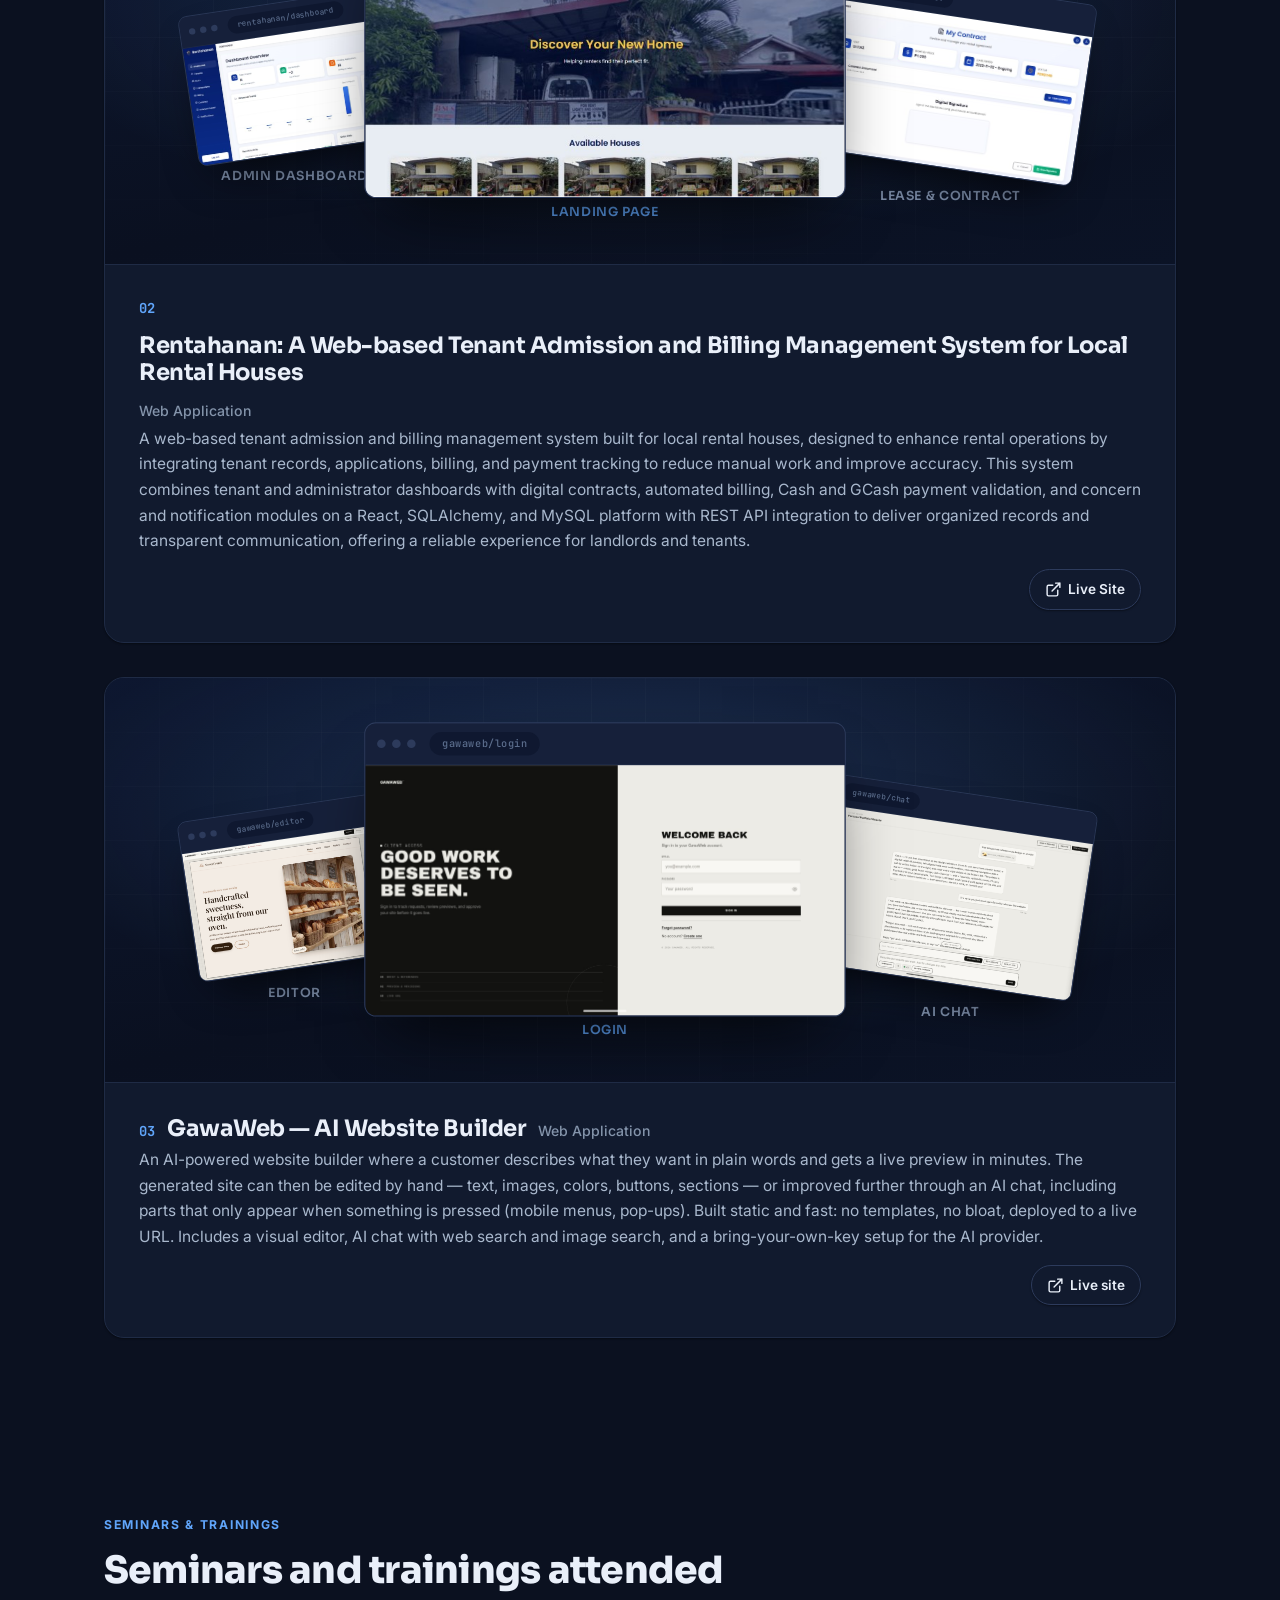
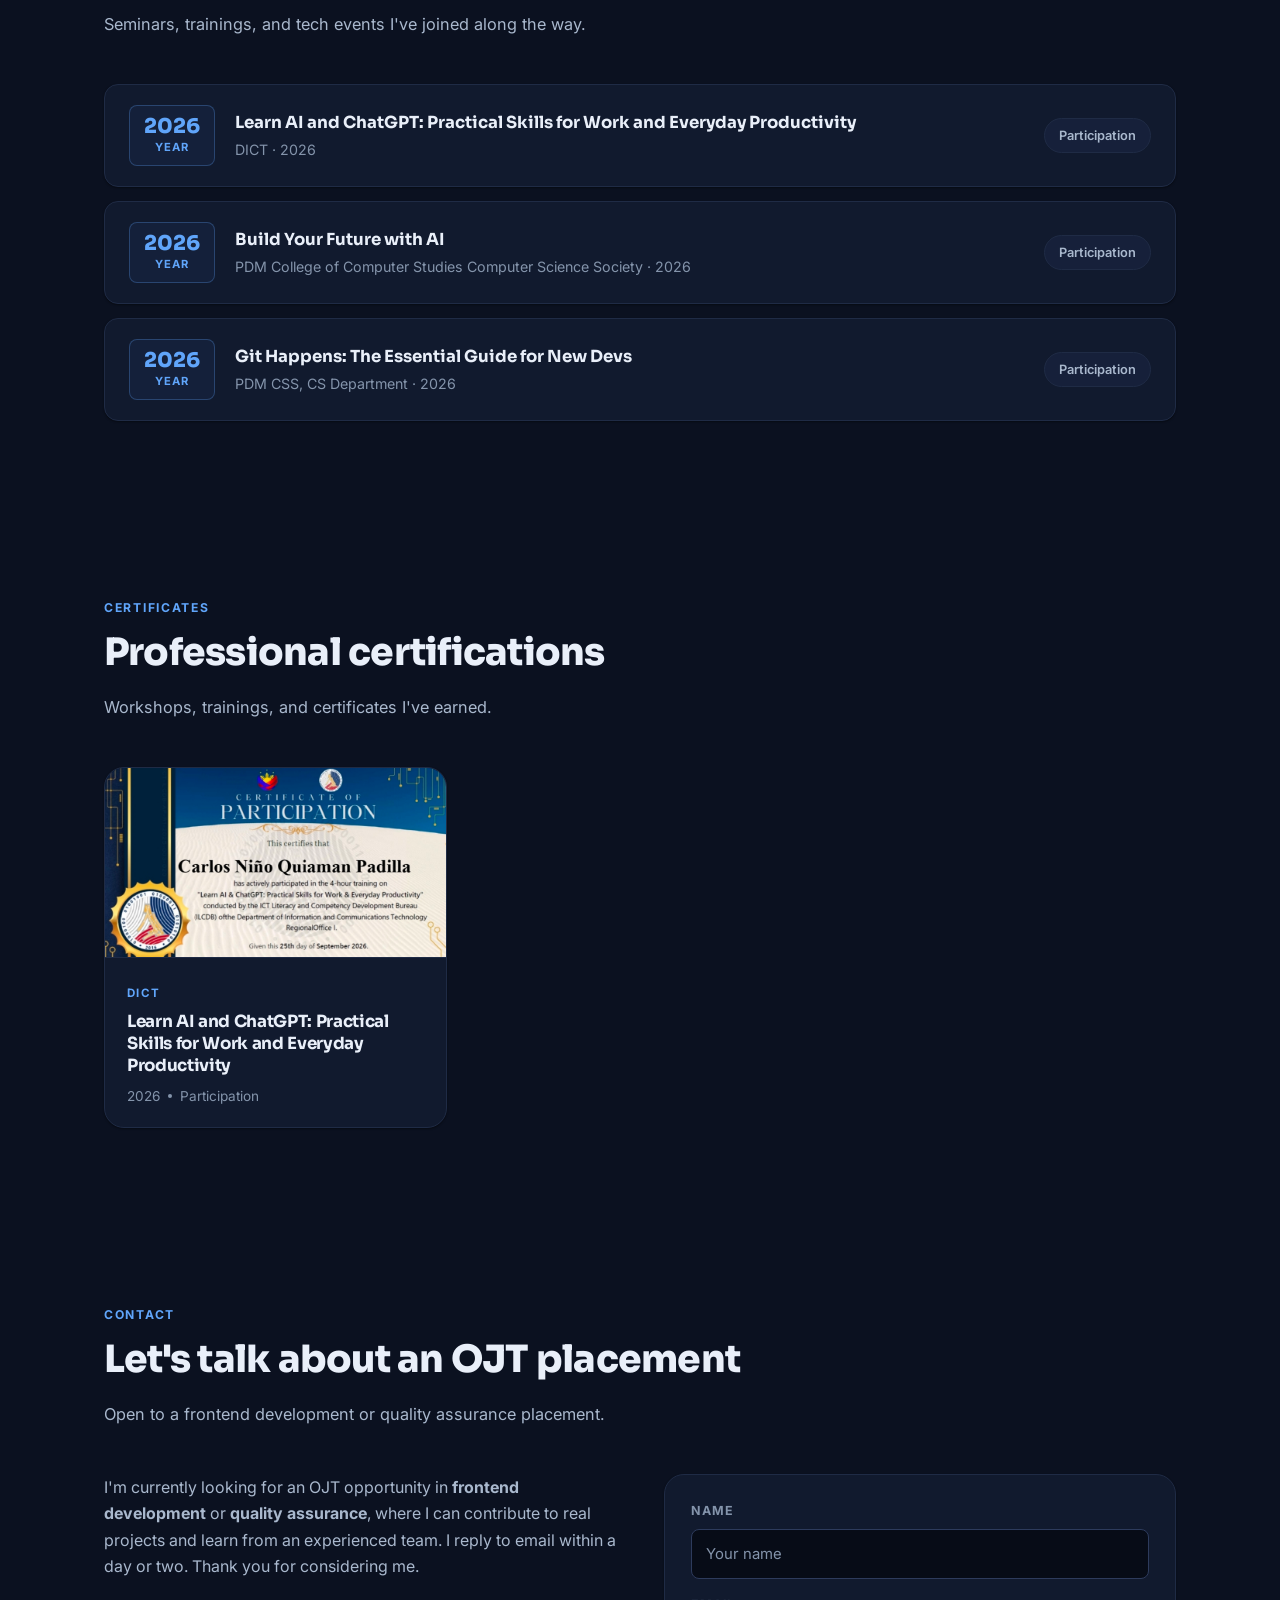
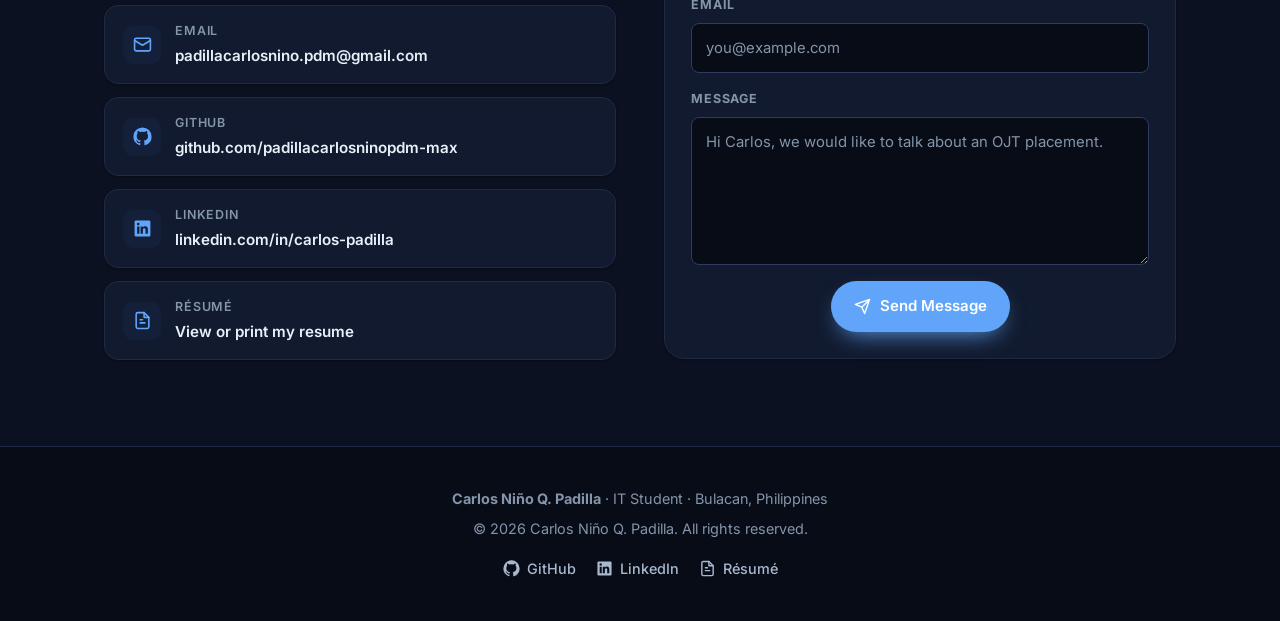
==== commit ef0d229f: "Replace hero portrait with new photo" ====
--- a/index.html
+++ b/index.html
@@ -123,7 +123,7 @@
 
       <div class="hero-figure">
         <div class="hero-photo">
-          <img src="assets/profile.png" width="1086" height="1448"
+          <img src="assets/profile.jpg" width="1056" height="1400"
                alt="Carlos Niño Q. Padilla" fetchpriority="high">
         </div>
       </div>
@@ -392,7 +392,7 @@
         </div>
       </article>
 
-      <!-- ---------- PROJECT 3: Celevation ---------- -->
+      <!-- ---------- PROJECT 3: GawaWeb ---------- -->
       <article class="project project-featured reveal" id="project-3">
         <div class="showcase" role="group" aria-label="GawaWeb, three screenshots">
           <figure class="shot shot-left">
--- a/css/style.css
+++ b/css/style.css
@@ -359,12 +359,12 @@
   min-height: 440px;
 }
 
-/* Portrait card. The source photo is a print scan with a thin white margin, so
-   the image is scaled slightly inside the overflow-hidden frame to crop it. */
+/* Portrait card. The source photo has a plain white backdrop, so the frame
+   simply clips it to the card's rounded corners. */
 .hero-photo {
   position: relative;
   width: min(100%, 380px);
-  aspect-ratio: 1051 / 1398;
+  aspect-ratio: 1056 / 1400;
   overflow: hidden;
   border: 1px solid var(--border-strong);
   border-radius: var(--radius-lg);
@@ -377,8 +377,6 @@
   width: 100%;
   height: 100%;
   object-fit: cover;
-  transform: scale(1.05);
-  transform-origin: center;
 }
 
 /* Short about-me paragraph in the hero. */
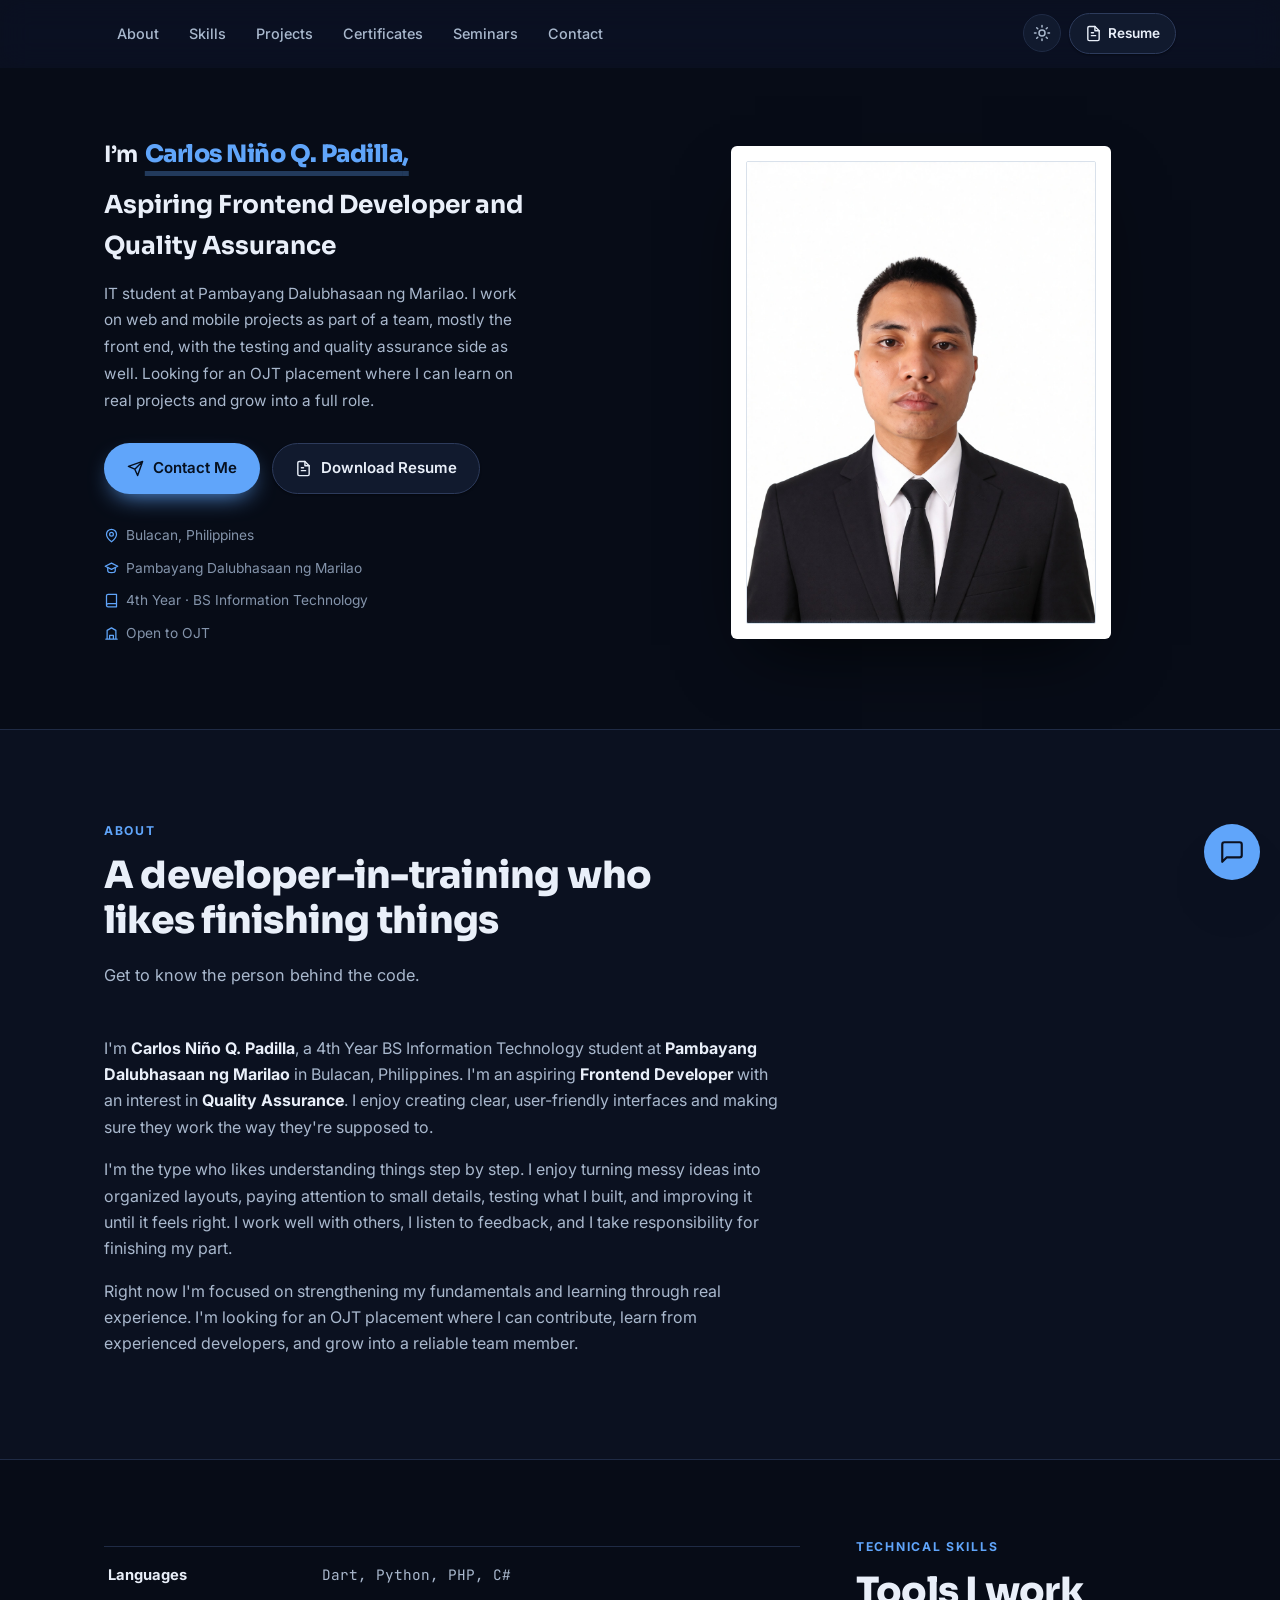
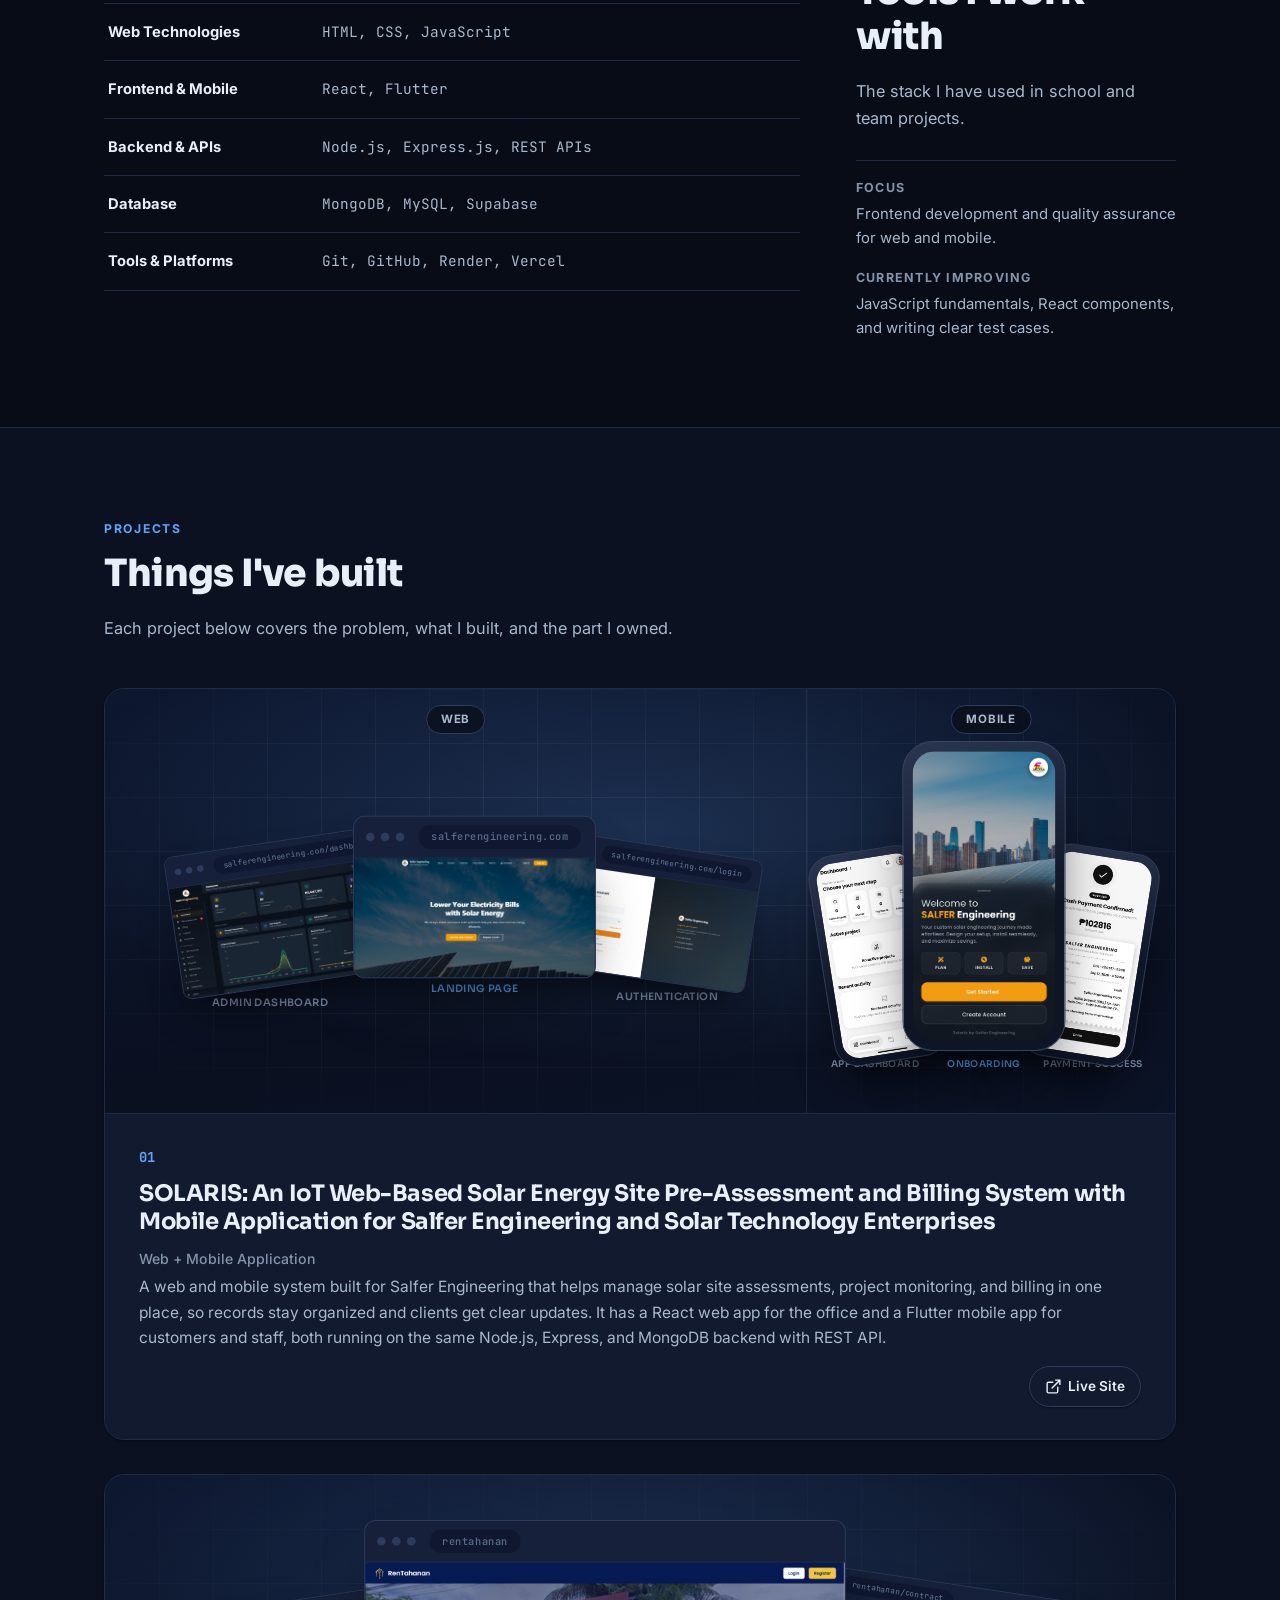
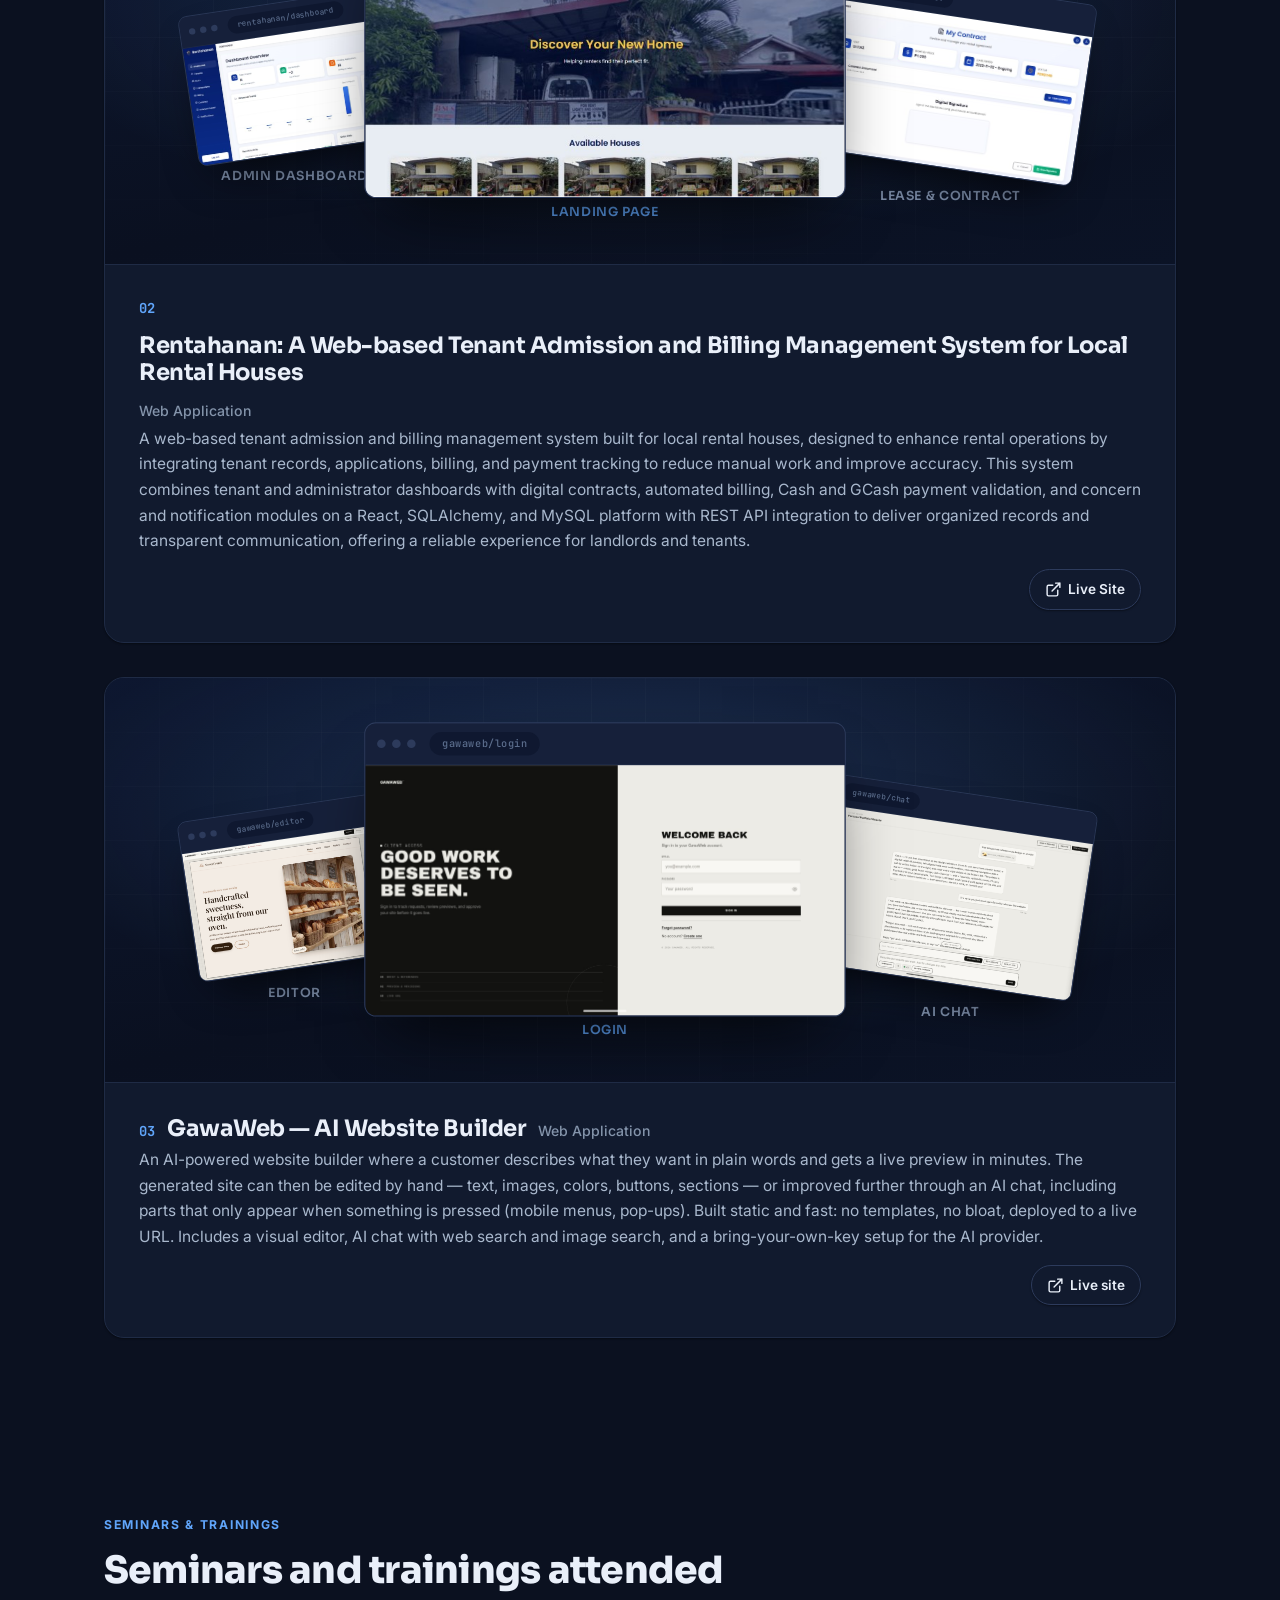
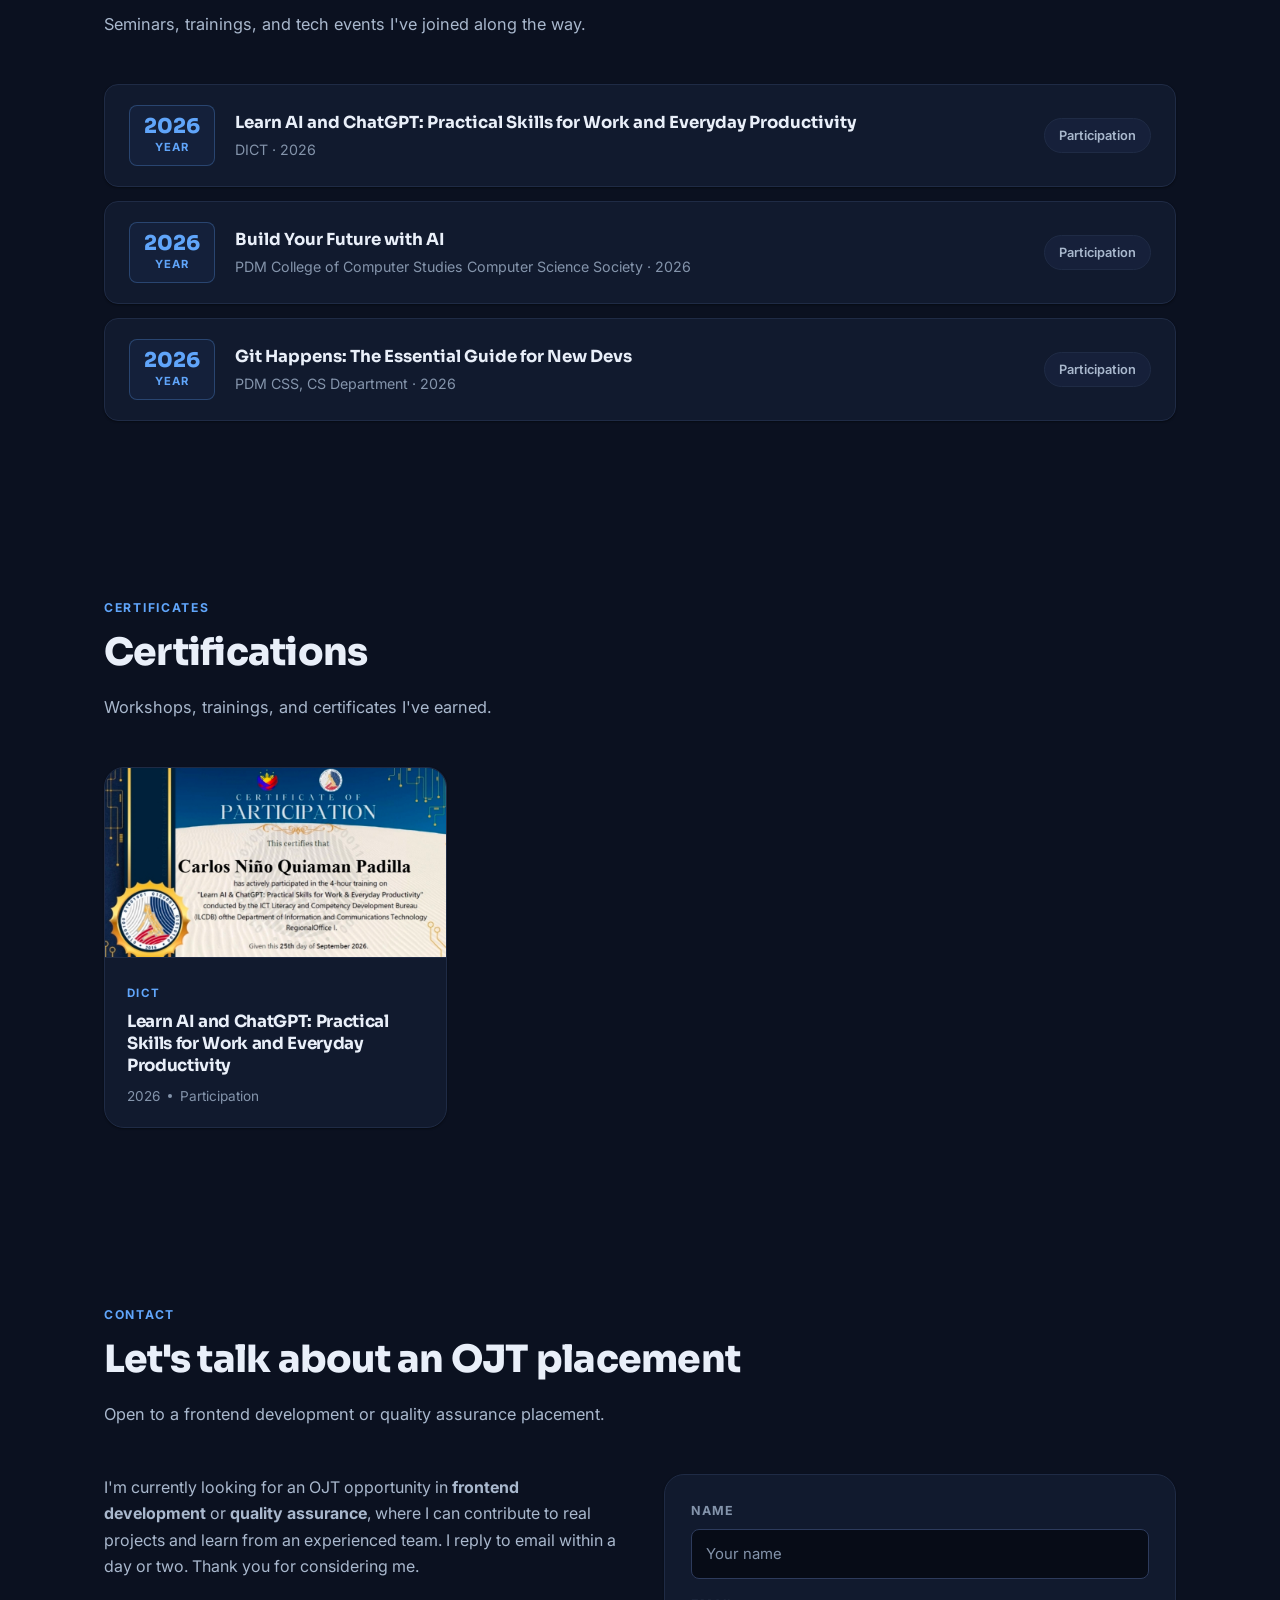
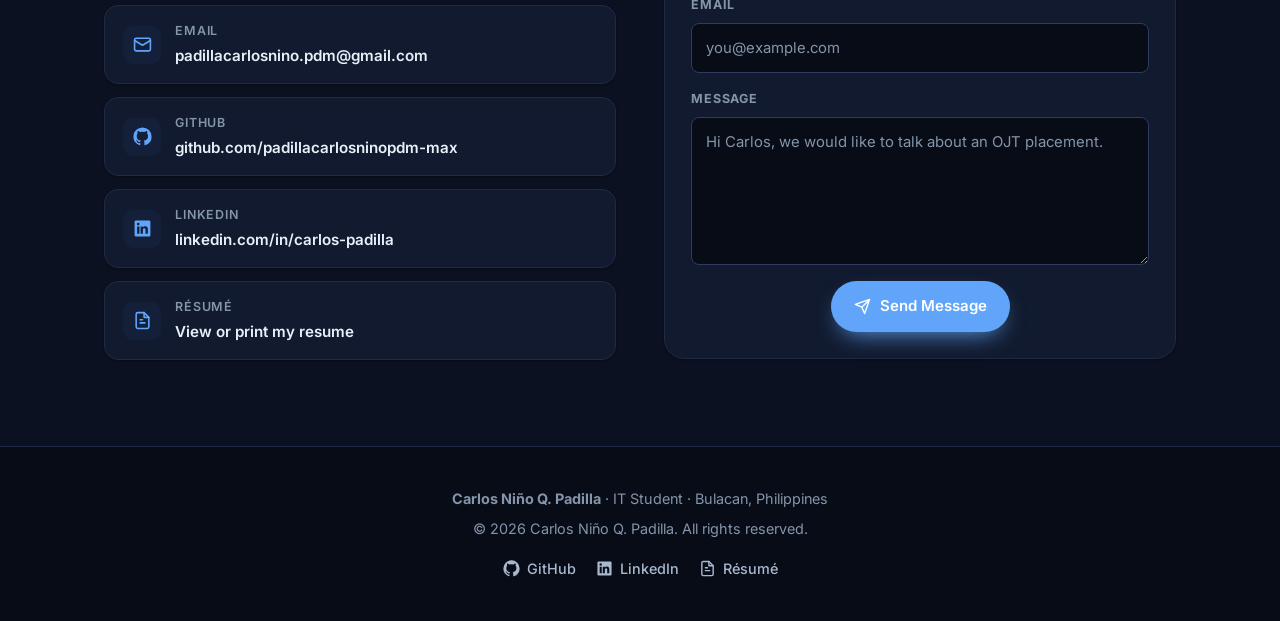
==== commit 278113ce: "Update portfolio URL, add GawaWeb to chatbot, simplify certifications heading" ====
--- a/index.html
+++ b/index.html
@@ -508,7 +508,7 @@
   <div class="wrap">
     <div class="section-head reveal">
       <span class="eyebrow">Certificates</span>
-      <h2>Professional certifications</h2>
+      <h2>Certifications</h2>
       <p>Workshops, trainings, and certificates I've earned.</p>
     </div>
 
--- a/css/style.css
+++ b/css/style.css
@@ -359,24 +359,24 @@
   min-height: 440px;
 }
 
-/* Portrait card. The source photo has a plain white backdrop, so the frame
-   simply clips it to the card's rounded corners. */
+/* White picture-frame treatment: a mat of white padding around the portrait,
+   with a hairline separating the photo from the frame. */
 .hero-photo {
   position: relative;
   width: min(100%, 380px);
-  aspect-ratio: 1056 / 1400;
-  overflow: hidden;
-  border: 1px solid var(--border-strong);
-  border-radius: var(--radius-lg);
+  padding: 14px;
+  background: #fff;
+  border: 1px solid transparent;
+  border-radius: 6px;
   box-shadow: var(--shadow-lg);
-  background: var(--surface);
 }
 
 .hero-photo img {
   display: block;
   width: 100%;
-  height: 100%;
-  object-fit: cover;
+  height: auto;
+  border: 1px solid #d9e1eb;
+  border-radius: 2px;
 }
 
 /* Short about-me paragraph in the hero. */
